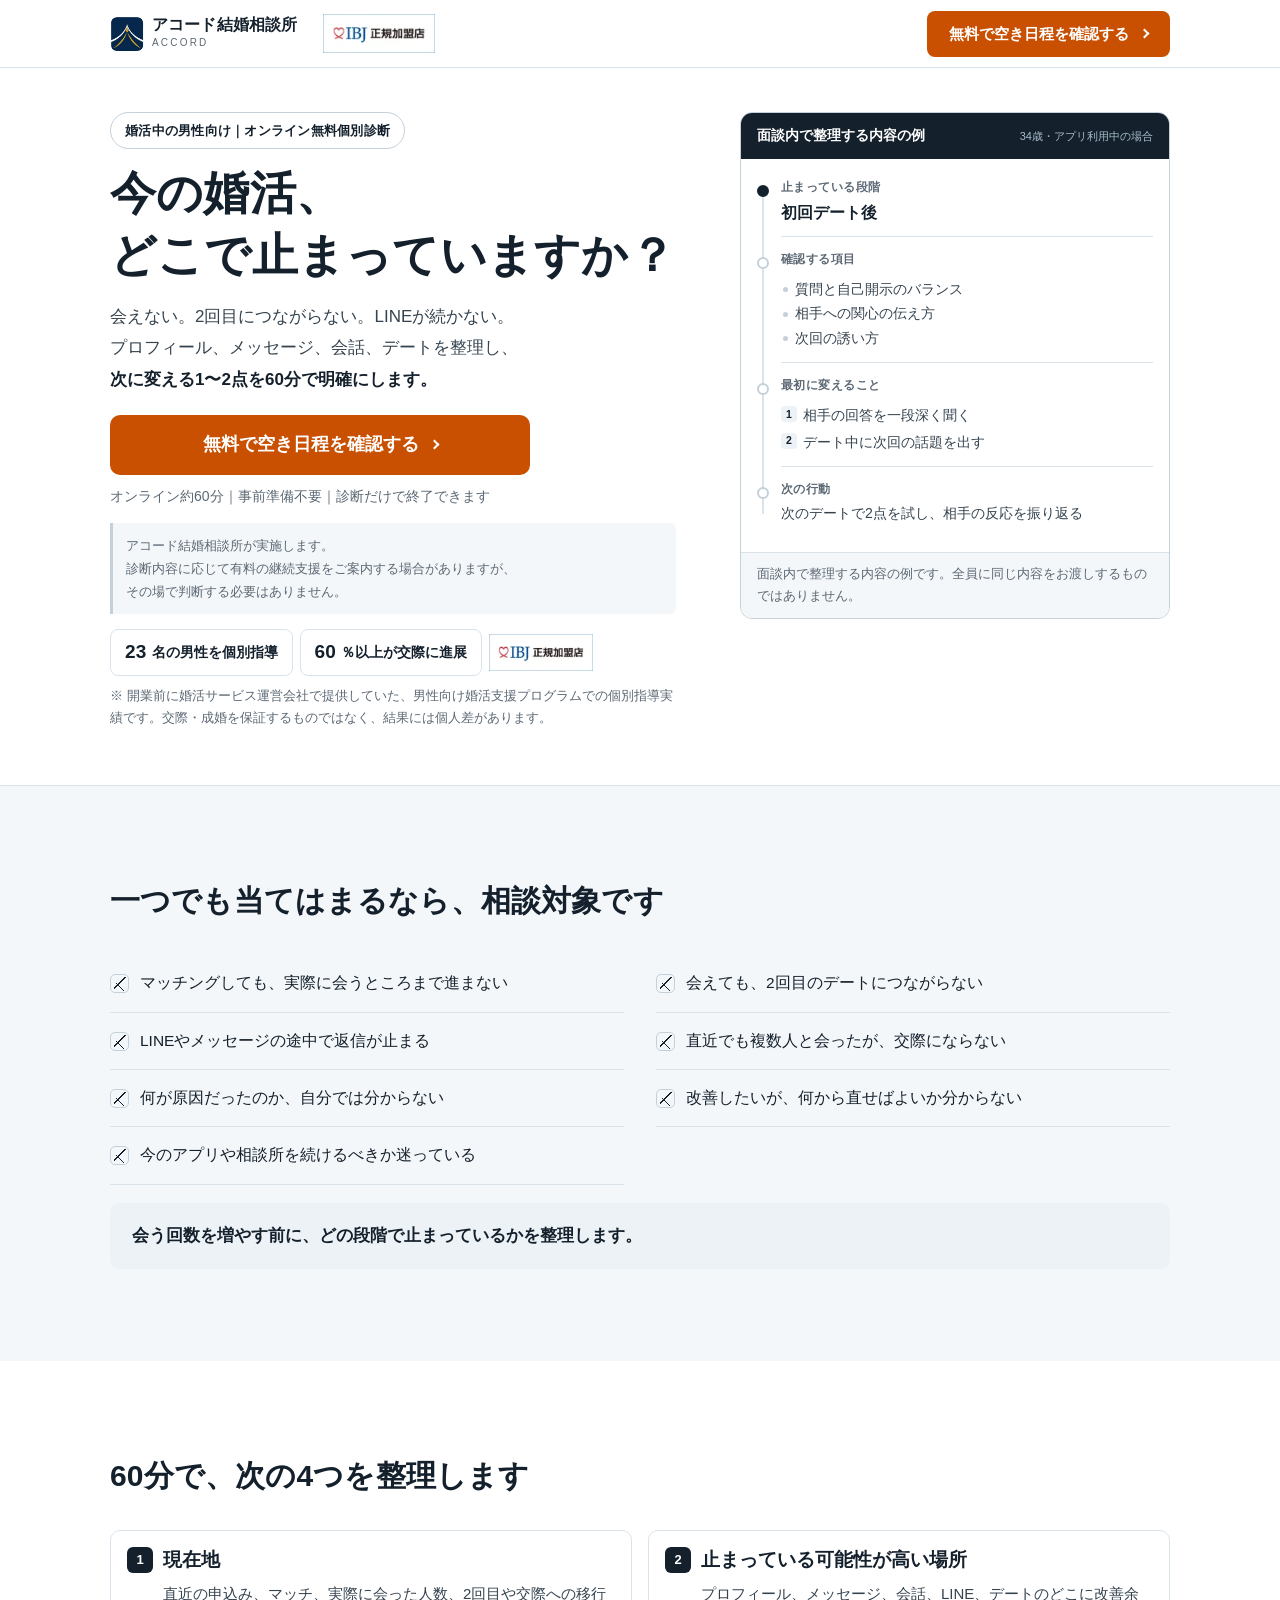
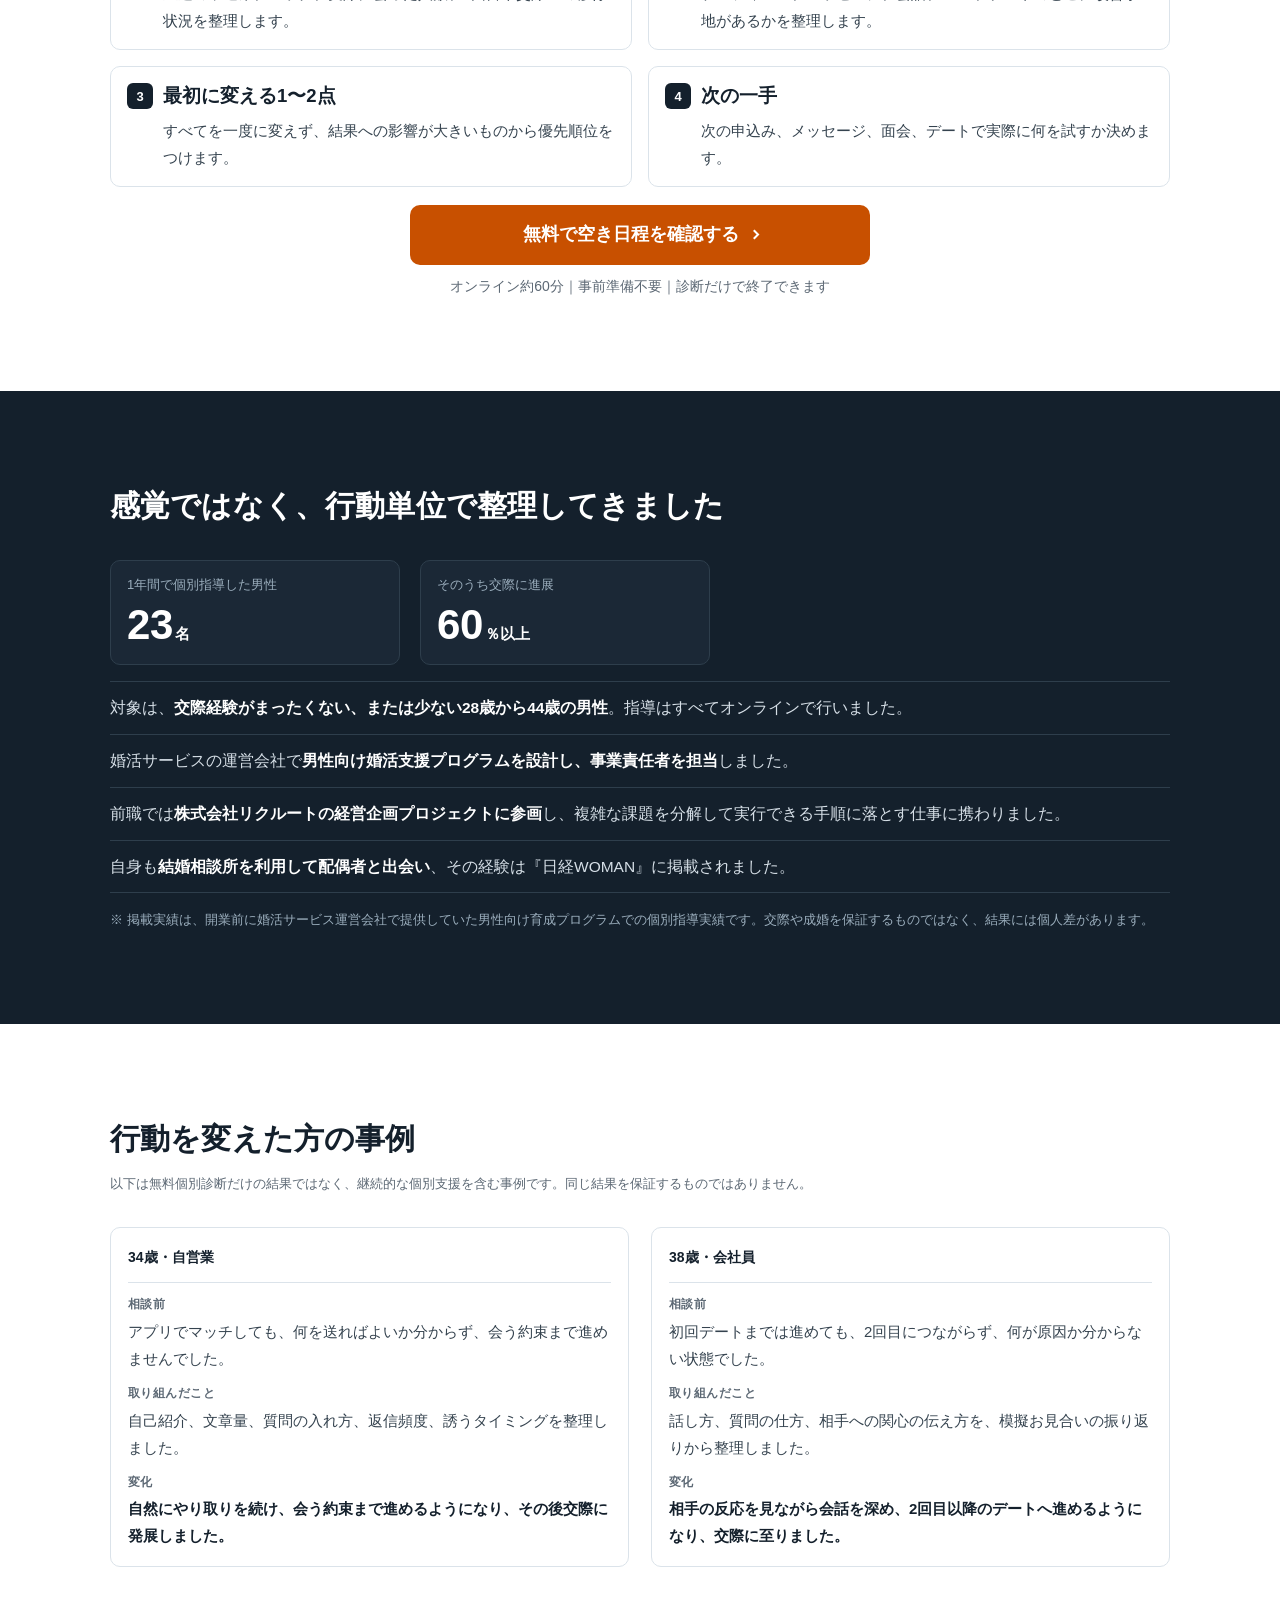
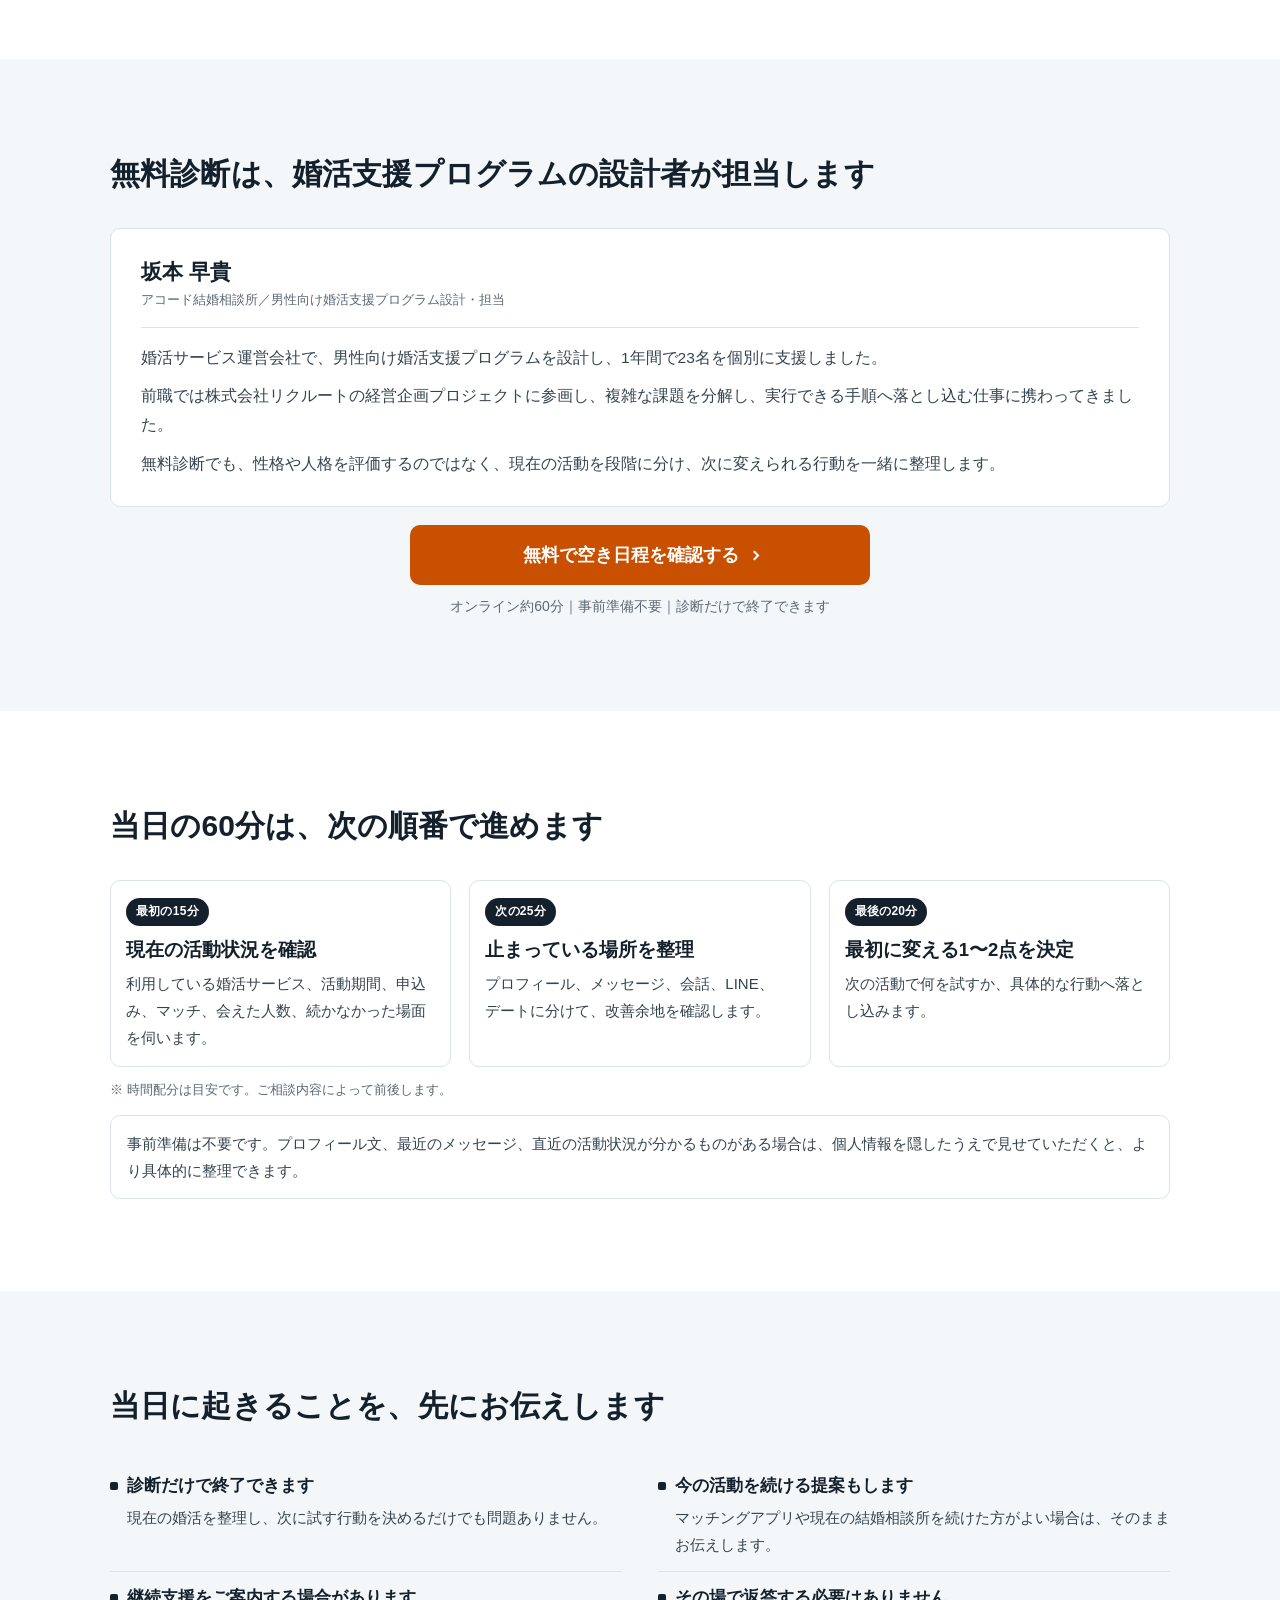
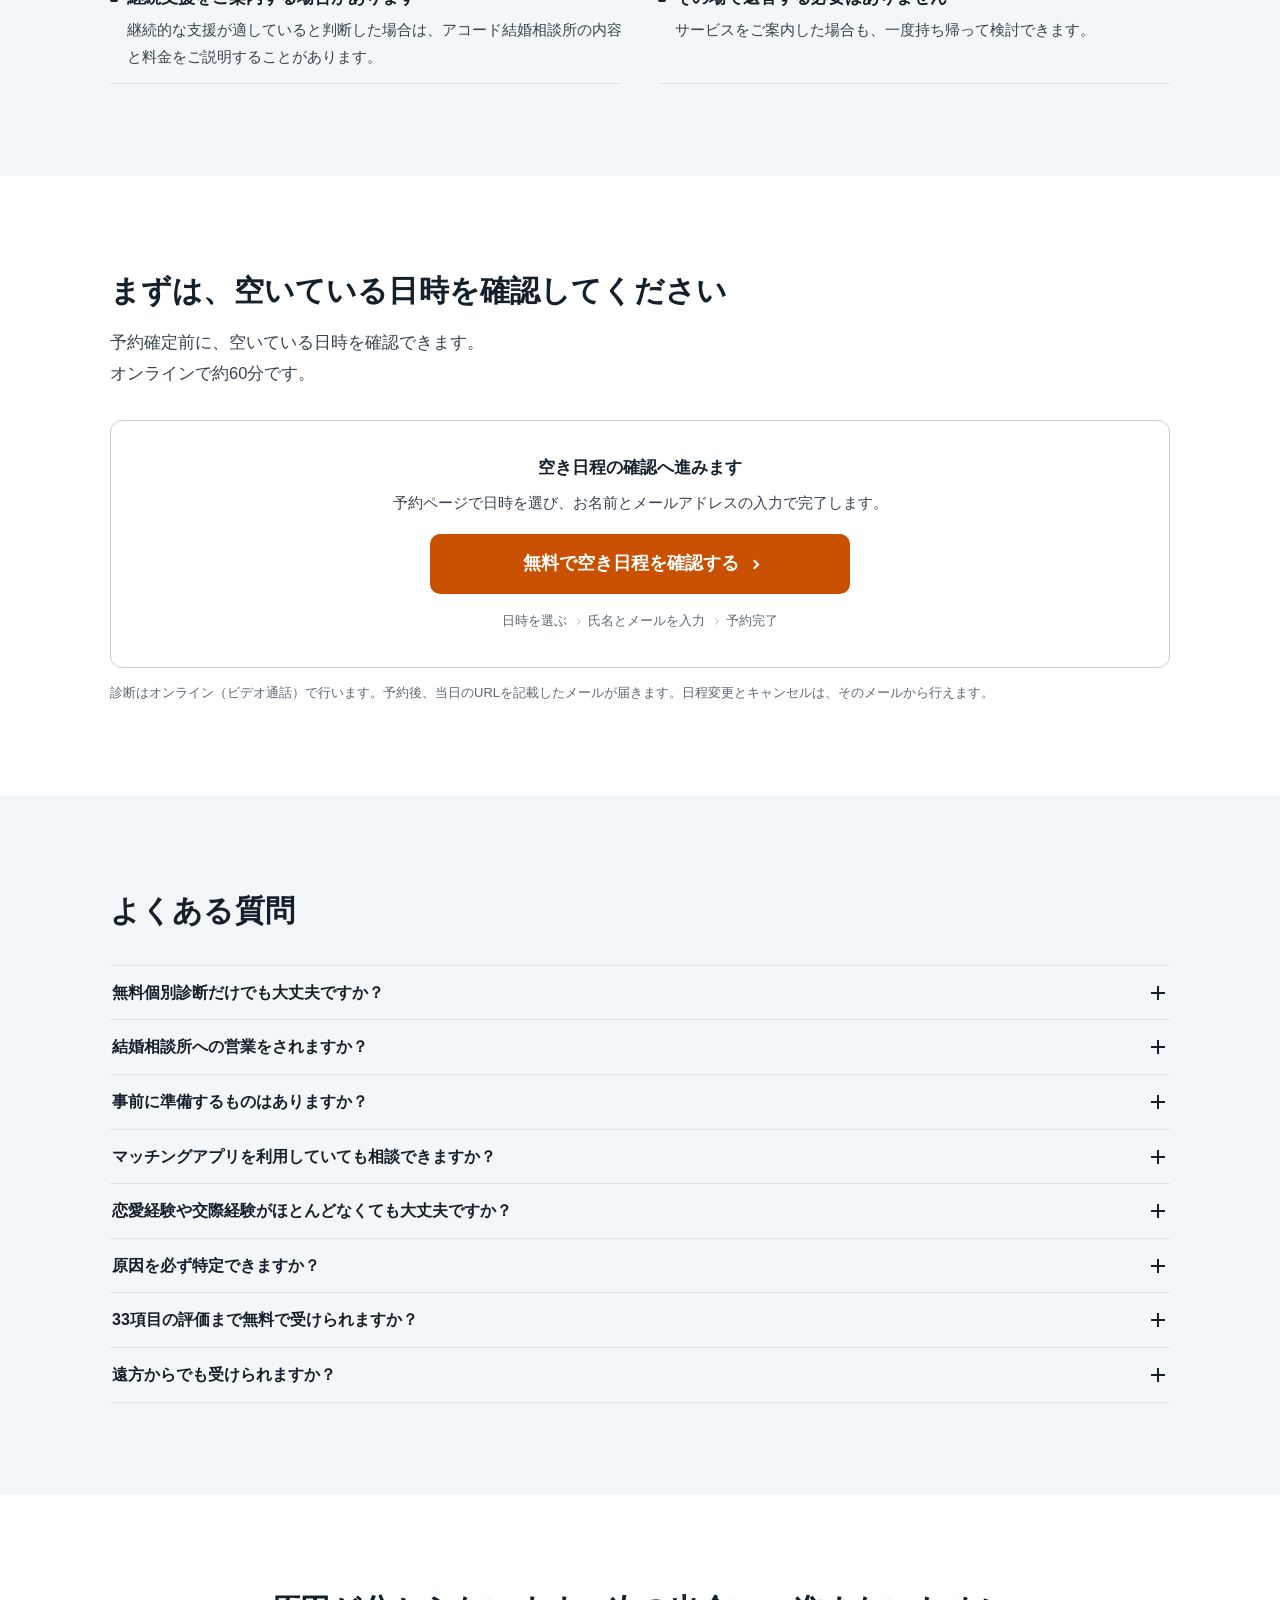
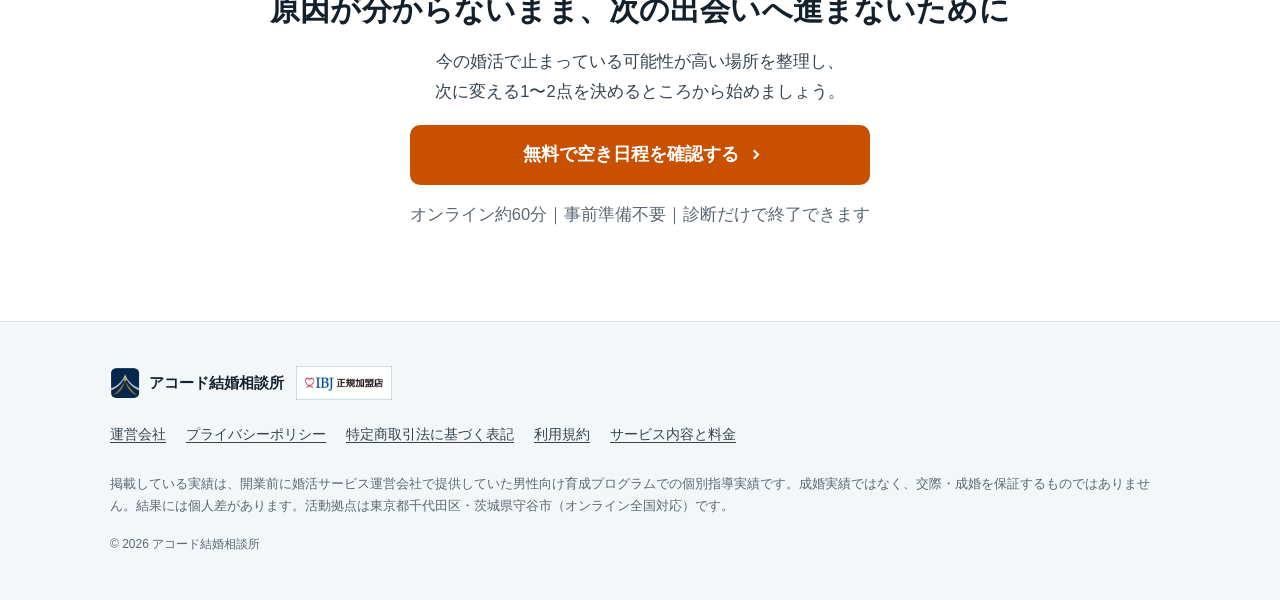
==== index.html @ 7837d042 "Add files via upload" ====
<!doctype html>
<html lang="ja">
<head>
<meta charset="utf-8">
<meta name="viewport" content="width=device-width, initial-scale=1">
<title>無料婚活診断｜会えない・2回目に続かない原因を整理｜アコード結婚相談所</title>
<meta name="description" content="婚活で会えない、2回目につながらない、LINEが途切れる。プロフィール、メッセージ、会話、デートを整理し、最初に変える1〜2点と次の一手を明確にするオンライン無料個別診断です。">
<link rel="canonical" href="https://accord-marriage.jp/">
<meta name="robots" content="index, follow">
<meta property="og:type" content="website">
<meta property="og:title" content="今の婚活、どこで止まっていますか？｜無料個別診断">
<meta property="og:description" content="会えない、2回目につながらない、LINEが途切れる。止まっている可能性が高い場所と、次に変える1〜2点を60分で整理します。">
<meta property="og:image" content="https://accord-marriage.jp/assets/images/ogp.jpg">
<meta property="og:image:width" content="1200">
<meta property="og:image:height" content="630">
<meta property="og:url" content="https://accord-marriage.jp/">
<meta property="og:site_name" content="アコード結婚相談所">
<meta property="og:locale" content="ja_JP">
<meta name="twitter:card" content="summary_large_image">
<meta name="theme-color" content="#FFFFFF">
<link rel="icon" type="image/webp" href="assets/images/logo.webp">
<link rel="stylesheet" href="assets/css/style.css">
<script src="assets/js/analytics.js" defer></script>
<script src="assets/js/timerex-config.js" defer></script>
<script src="assets/js/main.js" defer></script>
</head>
<body>
<!-- Google Tag Manager (noscript) -->
<noscript><iframe src="https://www.googletagmanager.com/ns.html?id=GTM-5FZHVHXW"
height="0" width="0" style="display:none;visibility:hidden"></iframe></noscript>
<!-- End Google Tag Manager (noscript) -->

<a href="#main" class="skip">本文へスキップ</a>

<header class="hd">
  <div class="wrap hd__in">
    <a class="hd__logo" href="#top" aria-label="アコード結婚相談所（ページ最上部へ）">
      <img src="assets/images/logo.webp" width="34" height="34" alt="" decoding="async">
      <span>
        <b>アコード結婚相談所</b>
        <i>ACCORD</i>
      </span>
    </a>
    <span class="hd__ibj">
      <img src="assets/images/ibj.webp" width="112" height="40" alt="IBJ正規加盟店" decoding="async">
    </span>
    <div class="hd__cta">
      <a class="btn" href="#booking" data-cta="header" aria-label="無料で空き日程を確認する">
        <span class="hd__short" aria-hidden="true">空き日程を確認</span>
        <span class="hd__full" aria-hidden="true">無料で空き日程を確認する</span>
        <i class="chev" aria-hidden="true"></i>
      </a>
    </div>
  </div>
</header>

<main id="main">
<span id="top"></span>

<!-- ================= 1. ファーストビュー ================= -->
<section class="hero">
  <div class="wrap hero__in">
    <div class="hero__copy">
      <p class="hero__tag">婚活中の男性向け｜オンライン無料個別診断</p>

      <h1>今の婚活、<br>どこで止まっていますか？</h1>

      <p class="hero__lede">
        <span class="ln"><span>会えない。</span><span>2回目につながらない。</span><span>LINEが続かない。</span></span><span class="ln"><span>プロフィール、メッセージ、</span><span>会話、デートを整理し、</span></span><span class="ln"><b><span>次に変える1〜2点を</span><span>60分で明確にします。</span></b></span>
      </p>

      <div class="cta-block" id="heroCta">
        <a class="btn" href="#booking" data-cta="hero">
          無料で空き日程を確認する<i class="chev" aria-hidden="true"></i>
        </a>
        <p class="cta-terms pw">
          <span>オンライン約60分｜事前準備不要｜</span><span>診断だけで終了できます</span>
        </p>
      </div>

      <p class="disclose pw">
        <span>アコード結婚相談所が実施します。</span><span>診断内容に応じて有料の継続支援をご案内する場合がありますが、</span><span>その場で判断する必要はありません。</span>
      </p>

      <ul class="trust">
        <li><span class="fig">23</span>名の男性を個別指導</li>
        <li><span class="fig">60</span>％以上が交際に進展</li>
        <li class="trust__ibj is-plain"><img src="assets/images/ibj.webp" width="88" height="31" alt="IBJ正規加盟店" decoding="async"></li>
      </ul>
      <p class="note trust__note">※ 開業前に婚活サービス運営会社で提供していた、男性向け婚活支援プログラムでの個別指導実績です。交際・成婚を保証するものではなく、結果には個人差があります。</p>
    </div>

    <!-- 診断イメージ（HTML+CSSで構成） -->
    <div class="hero__media">
      <div class="panel">
        <p class="panel__hd"><b>面談内で整理する内容の例</b><span>34歳・アプリ利用中の場合</span></p>
        <div class="panel__body">
          <ul class="rail">
            <li class="is-here">
              <p class="rail__k">止まっている段階</p>
              <p class="rail__v">初回デート後</p>
            </li>
            <li>
              <p class="rail__k">確認する項目</p>
              <ul>
                <li>質問と自己開示のバランス</li>
                <li>相手への関心の伝え方</li>
                <li>次回の誘い方</li>
              </ul>
            </li>
            <li>
              <p class="rail__k">最初に変えること</p>
              <ol>
                <li>相手の回答を一段深く聞く</li>
                <li>デート中に次回の話題を出す</li>
              </ol>
            </li>
            <li>
              <p class="rail__k">次の行動</p>
              <p class="rail__v" style="font-size:14px;font-weight:400;color:var(--body)">次のデートで2点を試し、相手の反応を振り返る</p>
            </li>
          </ul>
        </div>
        <p class="panel__ft note">面談内で整理する内容の例です。全員に同じ内容をお渡しするものではありません。</p>
      </div>
    </div>
  </div>
</section>

<!-- ================= 2. 対象者の確認 ================= -->
<section class="band band--tint">
  <div class="wrap">
    <div class="shead">
      <h2 class="pw"><span>一つでも当てはまるなら、</span><span>相談対象です</span></h2>
    </div>
    <ul class="checks">
      <li>マッチングしても、実際に会うところまで進まない</li>
      <li>会えても、2回目のデートにつながらない</li>
      <li>LINEやメッセージの途中で返信が止まる</li>
      <li>直近でも複数人と会ったが、交際にならない</li>
      <li>何が原因だったのか、自分では分からない</li>
      <li>改善したいが、何から直せばよいか分からない</li>
      <li>今のアプリや相談所を続けるべきか迷っている</li>
    </ul>
    <p class="closer pw"><span>会う回数を増やす前に、</span><span>どの段階で止まっているかを整理します。</span></p>
  </div>
</section>

<!-- ================= 3. 無料診断で整理できる内容 ================= -->
<section class="band">
  <div class="wrap">
    <div class="shead">
      <h2>60分で、次の4つを整理します</h2>
    </div>
    <ol class="steps">
      <li>
        <h3>現在地</h3>
        <p>直近の申込み、マッチ、実際に会った人数、2回目や交際への移行状況を整理します。</p>
      </li>
      <li>
        <h3>止まっている可能性が高い場所</h3>
        <p>プロフィール、メッセージ、会話、LINE、デートのどこに改善余地があるかを整理します。</p>
      </li>
      <li>
        <h3>最初に変える1〜2点</h3>
        <p>すべてを一度に変えず、結果への影響が大きいものから優先順位をつけます。</p>
      </li>
      <li>
        <h3>次の一手</h3>
        <p>次の申込み、メッセージ、面会、デートで実際に何を試すか決めます。</p>
      </li>
    </ol>
    <div class="cta-block cta-block--c">
      <a class="btn" href="#booking" data-cta="deliverables">
        無料で空き日程を確認する<i class="chev" aria-hidden="true"></i>
      </a>
      <p class="cta-terms">オンライン約60分｜事前準備不要｜診断だけで終了できます</p>
    </div>
  </div>
</section>

<!-- ================= 4. 実績 ================= -->
<section class="band band--ink">
  <div class="wrap">
    <div class="shead">
      <h2 class="pw"><span>感覚ではなく、</span><span>行動単位で整理してきました</span></h2>
    </div>
    <ul class="figs">
      <li>
        <p class="k">1年間で個別指導した男性</p>
        <p class="v"><b>23</b><span>名</span></p>
      </li>
      <li>
        <p class="k">そのうち交際に進展</p>
        <p class="v"><b>60</b><span>％以上</span></p>
      </li>
    </ul>
    <ul class="facts">
      <li>対象は、<b>交際経験がまったくない、または少ない28歳から44歳の男性</b>。指導はすべてオンラインで行いました。</li>
      <li>婚活サービスの運営会社で<b>男性向け婚活支援プログラムを設計し、事業責任者を担当</b>しました。</li>
      <li>前職では<b>株式会社リクルートの経営企画プロジェクトに参画</b>し、複雑な課題を分解して実行できる手順に落とす仕事に携わりました。</li>
      <li>自身も<b>結婚相談所を利用して配偶者と出会い</b>、その経験は『日経WOMAN』に掲載されました。</li>
    </ul>
    <p class="note" style="margin-top:16px">※ 掲載実績は、開業前に婚活サービス運営会社で提供していた男性向け育成プログラムでの個別指導実績です。交際や成婚を保証するものではなく、結果には個人差があります。</p>
  </div>
</section>

<!-- ================= 5. 支援事例 ================= -->
<section class="band">
  <div class="wrap">
    <div class="shead">
      <h2>行動を変えた方の事例</h2>
      <p class="note" style="margin-top:12px">以下は無料個別診断だけの結果ではなく、継続的な個別支援を含む事例です。同じ結果を保証するものではありません。</p>
    </div>
    <div class="cases">
      <article class="case">
        <p class="case__who">34歳・自営業</p>
        <dl>
          <dt>相談前</dt>
          <dd>アプリでマッチしても、何を送ればよいか分からず、会う約束まで進めませんでした。</dd>
          <dt>取り組んだこと</dt>
          <dd>自己紹介、文章量、質問の入れ方、返信頻度、誘うタイミングを整理しました。</dd>
          <dt>変化</dt>
          <dd class="is-after">自然にやり取りを続け、会う約束まで進めるようになり、その後交際に発展しました。</dd>
        </dl>
      </article>
      <article class="case">
        <p class="case__who">38歳・会社員</p>
        <dl>
          <dt>相談前</dt>
          <dd>初回デートまでは進めても、2回目につながらず、何が原因か分からない状態でした。</dd>
          <dt>取り組んだこと</dt>
          <dd>話し方、質問の仕方、相手への関心の伝え方を、模擬お見合いの振り返りから整理しました。</dd>
          <dt>変化</dt>
          <dd class="is-after">相手の反応を見ながら会話を深め、2回目以降のデートへ進めるようになり、交際に至りました。</dd>
        </dl>
      </article>
    </div>
  </div>
</section>

<!-- ================= 6. 担当者 ================= -->
<section class="band band--tint">
  <div class="wrap">
    <div class="shead">
      <h2 class="pw"><span>無料診断は、</span><span>婚活支援プログラムの設計者が担当します</span></h2>
    </div>
    <div class="advisor">
      <div class="advisor__top" id="advisorTop">
        <div>
          <p class="advisor__name">坂本 早貴</p>
          <p class="advisor__role">アコード結婚相談所／男性向け婚活支援プログラム設計・担当</p>
        </div>
      </div>
      <div class="advisor__body">
        <p>婚活サービス運営会社で、男性向け婚活支援プログラムを設計し、1年間で23名を個別に支援しました。</p>
        <p>前職では株式会社リクルートの経営企画プロジェクトに参画し、複雑な課題を分解し、実行できる手順へ落とし込む仕事に携わってきました。</p>
        <p>無料診断でも、性格や人格を評価するのではなく、現在の活動を段階に分け、次に変えられる行動を一緒に整理します。</p>
      </div>
    </div>
    <div class="cta-block cta-block--c">
      <a class="btn" href="#booking" data-cta="proof">
        無料で空き日程を確認する<i class="chev" aria-hidden="true"></i>
      </a>
      <p class="cta-terms">オンライン約60分｜事前準備不要｜診断だけで終了できます</p>
    </div>
  </div>
</section>

<!-- ================= 7. 当日の流れ ================= -->
<section class="band">
  <div class="wrap">
    <div class="shead">
      <h2>当日の60分は、次の順番で進めます</h2>
    </div>
    <ol class="flow">
      <li>
        <p class="t">最初の15分</p>
        <h3>現在の活動状況を確認</h3>
        <p>利用している婚活サービス、活動期間、申込み、マッチ、会えた人数、続かなかった場面を伺います。</p>
      </li>
      <li>
        <p class="t">次の25分</p>
        <h3>止まっている場所を整理</h3>
        <p>プロフィール、メッセージ、会話、LINE、デートに分けて、改善余地を確認します。</p>
      </li>
      <li>
        <p class="t">最後の20分</p>
        <h3>最初に変える1〜2点を決定</h3>
        <p>次の活動で何を試すか、具体的な行動へ落とし込みます。</p>
      </li>
    </ol>
    <p class="note" style="margin-top:12px">※ 時間配分は目安です。ご相談内容によって前後します。</p>
    <p class="prep">事前準備は不要です。プロフィール文、最近のメッセージ、直近の活動状況が分かるものがある場合は、個人情報を隠したうえで見せていただくと、より具体的に整理できます。</p>
  </div>
</section>

<!-- ================= 8. 不安の解消 ================= -->
<section class="band band--tint">
  <div class="wrap">
    <div class="shead">
      <h2 class="pw"><span>当日に起きることを、</span><span>先にお伝えします</span></h2>
    </div>
    <ul class="assure">
      <li>
        <h3>診断だけで終了できます</h3>
        <p>現在の婚活を整理し、次に試す行動を決めるだけでも問題ありません。</p>
      </li>
      <li>
        <h3>今の活動を続ける提案もします</h3>
        <p>マッチングアプリや現在の結婚相談所を続けた方がよい場合は、そのままお伝えします。</p>
      </li>
      <li>
        <h3>継続支援をご案内する場合があります</h3>
        <p>継続的な支援が適していると判断した場合は、アコード結婚相談所の内容と料金をご説明することがあります。</p>
      </li>
      <li>
        <h3>その場で返答する必要はありません</h3>
        <p>サービスをご案内した場合も、一度持ち帰って検討できます。</p>
      </li>
    </ul>
  </div>
</section>

<!-- ================= 9. 予約（TimeRex） ================= -->
<section class="band" id="booking">
  <div class="wrap">
    <div class="shead">
      <h2 class="pw"><span>まずは、</span><span>空いている日時を確認してください</span></h2>
      <p class="lede pw"><span>予約確定前に、空いている日時を確認できます。</span><span>オンラインで約60分です。</span></p>
    </div>

    <div class="booking__box">
      <!-- ▼ TimeRex埋め込み挿入位置：assets/js/timerex-config.js の embed 設定で有効化 ▼ -->
      <div id="timerexMount" class="booking__mount"></div>
      <!-- ▲ TimeRex埋め込み挿入位置 ▲ -->

      <div class="booking__fb" id="bookingFallback">
        <h3>空き日程の確認へ進みます</h3>
        <p class="pw"><span>予約ページで日時を選び、</span><span>お名前とメールアドレスの入力で完了します。</span></p>
        <a class="btn" href="https://timerex.net/s/ba.08h_1a1f/83cf8db1" id="bookingLink" data-booking-link>
          無料で空き日程を確認する<i class="chev" aria-hidden="true"></i>
        </a>
        <ul class="booking__steps">
          <li>日時を選ぶ</li>
          <li>氏名とメールを入力</li>
          <li>予約完了</li>
        </ul>
      </div>
    </div>

    <p class="note booking__ft">診断はオンライン（ビデオ通話）で行います。予約後、当日のURLを記載したメールが届きます。日程変更とキャンセルは、そのメールから行えます。</p>
  </div>
</section>

<!-- ================= 10. FAQ ================= -->
<section class="band band--tint">
  <div class="wrap">
    <div class="shead">
      <h2>よくある質問</h2>
    </div>
    <ul class="faq" id="faq"></ul>
  </div>
</section>

<!-- ================= 11. 最終案内 ================= -->
<section class="band final" id="final">
  <div class="wrap">
    <h2 class="pw"><span>原因が分からないまま、</span><span>次の出会いへ進まないために</span></h2>
    <p class="pw"><span>今の婚活で止まっている可能性が高い場所を整理し、</span><span>次に変える1〜2点を決めるところから始めましょう。</span></p>
    <div class="cta-block cta-block--c">
      <a class="btn" href="#booking" data-cta="final">
        無料で空き日程を確認する<i class="chev" aria-hidden="true"></i>
      </a>
      <p class="cta-terms">オンライン約60分｜事前準備不要｜診断だけで終了できます</p>
    </div>
  </div>
</section>

</main>

<footer class="ft">
  <div class="wrap">
    <div class="ft__top">
      <span class="ft__logo">
        <img src="assets/images/logo.webp" width="30" height="30" alt="" decoding="async" loading="lazy">
        <b>アコード結婚相談所</b>
      </span>
      <span class="ft__ibj">
        <img src="assets/images/ibj.webp" width="96" height="34" alt="IBJ正規加盟店" decoding="async" loading="lazy">
      </span>
    </div>
    <nav class="ft__links" aria-label="関連ページ">
      <a href="company.html#company">運営会社</a>
      <a href="company.html#privacy">プライバシーポリシー</a>
      <a href="company.html#tokushoho">特定商取引法に基づく表記</a>
      <a href="terms.html">利用規約</a>
      <a href="service.html">サービス内容と料金</a>
    </nav>
    <p class="ft__meta">掲載している実績は、開業前に婚活サービス運営会社で提供していた男性向け育成プログラムでの個別指導実績です。成婚実績ではなく、交際・成婚を保証するものではありません。結果には個人差があります。活動拠点は東京都千代田区・茨城県守谷市（オンライン全国対応）です。</p>
    <p class="ft__cp">&copy; 2026 アコード結婚相談所</p>
  </div>
</footer>

<div class="sticky" id="sticky">
  <a class="btn" href="#booking" data-cta="mobile_sticky">無料で空き日程を確認<i class="chev" aria-hidden="true"></i></a>
</div>

</body>
</html>
---- assets/css/style.css ----
@charset "utf-8";
/* ==========================================================================
   アコード結婚相談所 ｜ 無料個別診断 広告専用LP
   assets/css/style.css
   ========================================================================== */

/* --------------------------------------------------------------------------
   1. トークン
   -------------------------------------------------------------------------- */
:root{
  /* 面 */
  --paper:#FFFFFF;
  --paper-2:#F4F7F9;
  --paper-3:#EDF2F6;

  /* 文字 */
  --ink:#14202C;      /* 見出し */
  --body:#35434F;     /* 本文 */
  --muted:#5C6874;    /* 注記 */

  /* 罫線 */
  --line:#DBE3EA;
  --line-2:#C4D0DA;

  /* CTA（このページで唯一の暖色。装飾には使わない） */
  --cta:#C85000;
  --cta-hover:#A84200;

  --font:"Hiragino Kaku Gothic ProN","Hiragino Sans","Noto Sans JP","Yu Gothic Medium","Yu Gothic",-apple-system,BlinkMacSystemFont,"Segoe UI",sans-serif;

  --wrap:1060px;
  --hd:58px;
  --sec:44px;
  --r:10px;
}
@media (min-width:768px){ :root{ --hd:68px; --sec:70px } }
@media (min-width:1024px){ :root{ --sec:92px } }

/* --------------------------------------------------------------------------
   2. ベース
   -------------------------------------------------------------------------- */
*,*::before,*::after{box-sizing:border-box}
html{-webkit-text-size-adjust:100%;scroll-behavior:smooth}
body{
  margin:0;
  padding-top:var(--hd);
  font-family:var(--font);
  font-size:16px;
  line-height:1.8;
  color:var(--body);
  background:var(--paper);
  overflow-x:hidden;
  word-break:normal;
  line-break:strict;
  overflow-wrap:break-word;
  font-feature-settings:"palt" 1;
  -webkit-font-smoothing:antialiased;
}
img{max-width:100%;height:auto;display:block}
a{color:inherit}
ul,ol{margin:0;padding:0;list-style:none}
h1,h2,h3,h4{margin:0;line-height:1.45;color:var(--ink);font-weight:700}
p{margin:0}
button{font:inherit;color:inherit;background:none;border:0;cursor:pointer}
:focus-visible{outline:3px solid var(--cta);outline-offset:2px;border-radius:3px}
.on-dark :focus-visible{outline-color:#FFB37A}

.wrap{width:min(var(--wrap),100% - 32px);margin-inline:auto}
@media (min-width:768px){ .wrap{width:min(var(--wrap),100% - 64px)} }

.band{padding-block:var(--sec)}
.band[id]{scroll-margin-top:calc(var(--hd) + 10px)}
.band--tint{background:var(--paper-2)}
.band--ink{background:var(--ink);color:#D6DFE7}
.band--ink h2,.band--ink h3,.band--ink b{color:#fff}

.skip{position:absolute;left:-9999px}
.skip:focus{left:10px;top:10px;z-index:120;padding:12px 18px;min-height:44px;box-sizing:border-box;background:var(--ink);color:#fff;
  border-radius:8px;font-weight:700;text-decoration:none}

/* 日本語の折り返し制御：文節単位で改行させる */
.pw>span{display:inline-block}
.nw{white-space:nowrap}

/* --------------------------------------------------------------------------
   3. タイポグラフィ
   -------------------------------------------------------------------------- */
h1{font-size:clamp(23px,7vw,29px);line-height:1.42;letter-spacing:.005em;font-weight:700}
@media (min-width:768px){ h1{font-size:42px;line-height:1.34} }
@media (min-width:1024px){ h1{font-size:46px} }

h2{font-size:22px;line-height:1.5;letter-spacing:.005em}
@media (min-width:768px){ h2{font-size:30px} }

h3{font-size:17px;line-height:1.55}
@media (min-width:768px){ h3{font-size:18.5px} }

.lede{margin-top:14px;font-size:15.5px;line-height:1.85}
@media (min-width:768px){ .lede{font-size:16.5px;max-width:62ch} }

.note{font-size:13px;line-height:1.72;color:var(--muted)}
.band--ink .note{color:#9BAEBD}

.shead{margin-bottom:19px}
@media (min-width:768px){ .shead{margin-bottom:32px} }

/* --------------------------------------------------------------------------
   4. CTA
   -------------------------------------------------------------------------- */
.btn{
  display:flex;align-items:center;justify-content:center;gap:10px;
  width:100%;min-height:54px;padding:12px 18px;
  background:var(--cta);color:#fff;
  border-radius:var(--r);
  font-size:16.5px;font-weight:700;line-height:1.4;text-align:center;text-decoration:none;
  transition:background-color .15s linear;
}
@media (min-width:768px){ .btn{min-height:60px;font-size:18px} }
.btn:hover{background:var(--cta-hover)}
.btn .chev{flex:none;width:7px;height:7px;border-top:2px solid #fff;border-right:2px solid #fff;
  transform:rotate(45deg);margin-left:2px}

.cta-block{margin-top:18px}
.cta-block .btn{max-width:460px}
.cta-block--c .btn{margin-inline:auto}
.cta-block--c{text-align:center}
.cta-terms{margin-top:10px;font-size:13.5px;line-height:1.7;color:var(--muted)}
@media (min-width:768px){ .cta-terms{font-size:14px} }
.cta-block--c .cta-terms{text-align:center}

/* --------------------------------------------------------------------------
   5. ヘッダー
   -------------------------------------------------------------------------- */
.hd{
  position:fixed;inset:0 0 auto;z-index:60;height:var(--hd);
  background:rgba(255,255,255,.96);border-bottom:1px solid var(--line);
  backdrop-filter:saturate(180%) blur(8px);
}
.hd__in{height:100%;display:flex;align-items:center;gap:8px}
@media (min-width:768px){ .hd__in{gap:18px} }

.hd__logo{display:flex;align-items:center;gap:8px;text-decoration:none;flex:none;min-height:44px}
.hd__logo img{width:26px;height:26px;border-radius:5px}
@media (min-width:768px){ .hd__logo img{width:34px;height:34px;border-radius:7px} }
.hd__logo b{display:block;font-size:12.5px;line-height:1.25;color:var(--ink);letter-spacing:.01em}
.hd__logo i{display:none}
@media (min-width:768px){
  .hd__logo b{font-size:15.5px}
  .hd__logo i{display:block;font-style:normal;font-size:10px;letter-spacing:.22em;color:var(--muted)}
}

.hd__ibj{flex:none;margin-left:auto}
.hd__ibj img{width:62px;height:22px;object-fit:contain}
@media (min-width:768px){ .hd__ibj{margin-left:8px} .hd__ibj img{width:112px;height:40px} }

.hd__cta{flex:none;margin-left:auto}
.hd__cta .btn{
  min-height:44px;padding:6px 13px;font-size:12.5px;border-radius:8px;white-space:nowrap;
}
@media (min-width:768px){ .hd__cta .btn{min-height:46px;padding:8px 22px;font-size:15px} }
.hd__cta .chev{display:none}
@media (min-width:768px){ .hd__cta .chev{display:block} }
.hd__full{display:none}
@media (min-width:768px){ .hd__short{display:none} .hd__full{display:inline} }

/* --------------------------------------------------------------------------
   6. ファーストビュー
   -------------------------------------------------------------------------- */
.hero{padding:18px 0 28px;border-bottom:1px solid var(--line)}
@media (min-width:768px){ .hero{padding:44px 0 56px} }
@media (min-width:1024px){
  .hero__in{display:grid;grid-template-columns:minmax(0,1fr) 400px;gap:52px;align-items:start}
}
@media (min-width:1200px){ .hero__in{grid-template-columns:minmax(0,1fr) 430px;gap:64px} }

.hero__tag{
  display:inline-block;padding:5px 11px;border:1px solid var(--line-2);border-radius:999px;
  font-size:12px;font-weight:700;color:var(--ink);letter-spacing:.02em;
}
@media (min-width:768px){ .hero__tag{font-size:13px;padding:6px 14px} }
.hero h1{margin-top:14px}
.hero__lede{margin-top:14px;font-size:15.5px;line-height:1.85;color:var(--body)}
@media (min-width:768px){ .hero__lede{font-size:17px;max-width:34em} }
.hero__lede b{color:var(--ink);font-weight:700}
.hero__lede .ln{display:block}
.hero__lede .ln>span,.hero__lede .ln b>span{display:inline-block}

.hero .cta-block{margin-top:20px}
@media (min-width:1024px){ .hero .cta-block .btn{max-width:420px} }

.disclose{
  margin-top:14px;padding:11px 13px;background:var(--paper-2);
  border-left:3px solid var(--line-2);border-radius:0 6px 6px 0;
  font-size:13.5px;line-height:1.78;color:var(--muted);
}
@media (min-width:768px){ .disclose{font-size:13px;max-width:44em} }

/* 信頼要素 */
.trust{display:flex;flex-wrap:wrap;gap:7px;margin-top:15px}
.trust li{
  display:flex;align-items:center;gap:5px;
  padding:7px 11px;border:1px solid var(--line);border-radius:8px;background:var(--paper);
  font-size:13px;font-weight:700;color:var(--ink);line-height:1.4;
}
@media (min-width:768px){ .trust li{font-size:14px;padding:9px 14px} }
.trust .fig{font-size:17px;letter-spacing:.01em;font-variant-numeric:tabular-nums}
@media (min-width:768px){ .trust .fig{font-size:19px} }
.trust li.is-plain{padding:0;border:0;background:none}
.trust__ibj img{width:104px;height:37px;object-fit:contain}
.trust__note{margin-top:9px}

/* 診断イメージ（HTML/CSSで構成） */
.panel{
  margin-top:22px;border:1px solid var(--line-2);border-radius:12px;
  background:var(--paper);overflow:hidden;
}
@media (min-width:1024px){ .panel{margin-top:0;position:sticky;top:calc(var(--hd) + 20px)} }
.panel__hd{
  display:flex;align-items:baseline;justify-content:space-between;gap:8px;
  padding:11px 16px;background:var(--ink);color:#fff;
}
.panel__hd b{font-size:13.5px;font-weight:700;color:#fff}
.panel__hd span{font-size:11px;color:#A9BCCB}
.panel__body{padding:6px 16px 16px}

.rail{position:relative;padding-left:24px}
.rail::before{
  content:"";position:absolute;left:5px;top:22px;bottom:22px;width:2px;background:var(--line);
}
.rail>li{position:relative;padding:12px 0;border-bottom:1px solid var(--line)}
.rail>li:last-child{border-bottom:0}
.rail>li::before{
  content:"";position:absolute;left:-24px;top:20px;width:12px;height:12px;border-radius:50%;
  background:var(--paper);border:2px solid var(--line-2);
}
.rail>li.is-here::before{background:var(--ink);border-color:var(--ink)}
.rail__k{font-size:11.5px;font-weight:700;letter-spacing:.04em;color:var(--muted)}
.rail__v{margin-top:3px;font-size:15.5px;font-weight:700;color:var(--ink);line-height:1.5}
.rail ul{margin-top:7px}
.rail ul li{position:relative;padding-left:14px;font-size:14px;line-height:1.75;color:var(--body)}
.rail ul li::before{content:"";position:absolute;left:2px;top:.72em;width:5px;height:5px;
  border-radius:50%;background:var(--line-2)}
.rail ol{margin-top:7px;counter-reset:c}
.rail ol li{position:relative;padding-left:22px;font-size:14px;line-height:1.75;color:var(--body);
  counter-increment:c}
.rail ol li+li{margin-top:2px}
.rail ol li::before{
  content:counter(c);position:absolute;left:0;top:.28em;width:16px;height:16px;border-radius:4px;
  background:var(--paper-3);color:var(--ink);font-size:10.5px;font-weight:700;
  display:flex;align-items:center;justify-content:center;
}
.panel__ft{padding:10px 16px;border-top:1px solid var(--line);background:var(--paper-2)}

/* --------------------------------------------------------------------------
   7. 対象者確認
   -------------------------------------------------------------------------- */
.checks{border-top:1px solid var(--line)}
@media (min-width:768px){
  .checks{display:grid;grid-template-columns:1fr 1fr;column-gap:32px;border-top:0}
}
.checks li{
  display:flex;gap:11px;align-items:flex-start;
  padding:11px 0;border-bottom:1px solid var(--line);
  font-size:15px;line-height:1.7;color:var(--ink);
}
@media (min-width:768px){ .checks li{font-size:15.5px;padding:15px 0} }
.checks li::before{
  content:"";flex:none;width:19px;height:19px;margin-top:4px;border-radius:5px;
  border:1.5px solid var(--line-2);
  background:
    linear-gradient(45deg,transparent 46%,var(--ink) 46%,var(--ink) 56%,transparent 56%) no-repeat 5px 8px/8px 8px,
    linear-gradient(-45deg,transparent 46%,var(--ink) 46%,var(--ink) 56%,transparent 56%) no-repeat 3px 2px/12px 12px;
}
.closer{
  margin-top:18px;padding:14px 16px;background:var(--paper-3);border-radius:var(--r);
  font-size:15.5px;font-weight:700;line-height:1.75;color:var(--ink);
}
@media (min-width:768px){ .closer{font-size:17px;padding:18px 22px} }

/* --------------------------------------------------------------------------
   8. 60分で整理する4つ
   -------------------------------------------------------------------------- */
.steps{counter-reset:s;display:grid;gap:10px}
@media (min-width:768px){ .steps{grid-template-columns:1fr 1fr;gap:16px} }
.steps li{
  counter-increment:s;position:relative;
  padding:15px 16px 15px 52px;border:1px solid var(--line);border-radius:var(--r);
  background:var(--paper);
}
.band--tint .steps li{background:var(--paper)}
.steps li::before{
  content:counter(s);position:absolute;left:16px;top:16px;
  width:26px;height:26px;border-radius:6px;background:var(--ink);color:#fff;
  font-size:13px;font-weight:700;display:flex;align-items:center;justify-content:center;
}
.steps h3{margin-bottom:6px}
.steps p{font-size:15px;line-height:1.8}

/* --------------------------------------------------------------------------
   9. 実績
   -------------------------------------------------------------------------- */
.figs{display:grid;grid-template-columns:1fr 1fr;gap:10px;margin-bottom:16px}
@media (min-width:768px){ .figs{gap:20px;max-width:600px} }
.figs li{padding:14px 16px;border:1px solid #2E3E4C;border-radius:var(--r);background:#1B2836}
.figs .k{font-size:13px;line-height:1.6;color:#9BAEBD}
.figs .v{margin-top:4px;color:#fff;font-weight:700;line-height:1.2}
.figs .v b{font-size:34px;font-variant-numeric:tabular-nums;letter-spacing:-.01em}
@media (min-width:768px){ .figs .v b{font-size:42px} }
.figs .v span{font-size:15px;margin-left:2px}

.facts{border-top:1px solid #2E3E4C}
.facts li{padding:12px 0;border-bottom:1px solid #2E3E4C;font-size:15px;line-height:1.8}
@media (min-width:768px){ .facts li{font-size:15.5px} }
.facts li b{font-weight:700}

/* --------------------------------------------------------------------------
   10. 事例
   -------------------------------------------------------------------------- */
.cases{display:grid;gap:12px}
@media (min-width:768px){ .cases{grid-template-columns:1fr 1fr;gap:22px} }
.case{border:1px solid var(--line);border-radius:var(--r);background:var(--paper);padding:17px}
.case__who{font-size:14px;font-weight:700;color:var(--ink);padding-bottom:12px;
  border-bottom:1px solid var(--line)}
.case dl{margin:0}
.case dt{margin-top:11px;font-size:11.5px;font-weight:700;letter-spacing:.04em;color:var(--muted)}
.case dd{margin:3px 0 0;font-size:15px;line-height:1.8}
.case dd.is-after{color:var(--ink);font-weight:700}

/* --------------------------------------------------------------------------
   11. 担当者
   -------------------------------------------------------------------------- */
.advisor{border:1px solid var(--line);border-radius:var(--r);background:var(--paper);padding:19px}
@media (min-width:768px){ .advisor{padding:28px 30px} }
.advisor__top{display:flex;align-items:center;gap:14px;padding-bottom:16px;
  border-bottom:1px solid var(--line)}
.advisor__photo{flex:none;width:76px;height:76px;border-radius:8px;object-fit:cover;
  border:1px solid var(--line)}
@media (min-width:768px){ .advisor__photo{width:96px;height:96px} }
.advisor__name{font-size:19px;font-weight:700;color:var(--ink);line-height:1.4}
@media (min-width:768px){ .advisor__name{font-size:21px} }
.advisor__role{margin-top:3px;font-size:13px;color:var(--muted);line-height:1.6}
.advisor__body{margin-top:16px}
.advisor__body p{font-size:15px;line-height:1.85}
.advisor__body p+p{margin-top:10px}
@media (min-width:768px){ .advisor__body p{font-size:15.5px} }

/* --------------------------------------------------------------------------
   12. 当日の流れ
   -------------------------------------------------------------------------- */
.flow{display:grid;gap:10px}
@media (min-width:768px){ .flow{grid-template-columns:repeat(3,1fr);gap:18px} }
.flow li{border:1px solid var(--line);border-radius:var(--r);background:var(--paper);padding:15px}
.flow .t{display:inline-block;padding:3px 10px;border-radius:999px;background:var(--ink);color:#fff;
  font-size:12px;font-weight:700;letter-spacing:.02em}
.flow h3{margin:10px 0 6px}
.flow p{font-size:15px;line-height:1.8}

.prep{margin-top:13px;padding:14px 16px;border:1px solid var(--line);border-radius:var(--r);
  background:var(--paper);font-size:15px;line-height:1.8}
@media (min-width:768px){ .prep{font-size:15px} }

/* --------------------------------------------------------------------------
   13. 不安の解消
   -------------------------------------------------------------------------- */
.assure{display:grid;gap:0;border-top:1px solid var(--line)}
@media (min-width:768px){
  .assure{grid-template-columns:1fr 1fr;column-gap:36px;border-top:0}
}
.assure>li{padding:13px 0;border-bottom:1px solid var(--line)}
.assure h3{font-size:16px;display:flex;gap:9px;align-items:flex-start}
@media (min-width:768px){ .assure h3{font-size:17px} }
.assure h3::before{
  content:"";flex:none;width:8px;height:8px;margin-top:9px;border-radius:2px;background:var(--ink);
}
.assure p{margin-top:5px;padding-left:17px;font-size:15px;line-height:1.8}

/* --------------------------------------------------------------------------
   14. 予約セクション
   -------------------------------------------------------------------------- */
.booking__box{
  margin-top:18px;border:1px solid var(--line-2);border-radius:12px;background:var(--paper);
  overflow:hidden;
}
.booking__mount{min-height:120px}
.booking__mount:empty{display:none}
.booking__fb{padding:22px 18px;text-align:center}
@media (min-width:768px){ .booking__fb{padding:34px 28px} }
.booking__fb h3{font-size:16.5px}
.booking__fb p{margin-top:8px;font-size:15px;line-height:1.8}
.booking__fb .btn{max-width:420px;margin:18px auto 0}
.booking__steps{
  display:flex;flex-wrap:wrap;justify-content:center;gap:6px 8px;margin-top:16px;
  font-size:12.5px;color:var(--muted);
}
.booking__steps li{display:flex;align-items:center;gap:8px}
.booking__steps li+li::before{content:"";width:5px;height:5px;border-top:1.5px solid var(--line-2);
  border-right:1.5px solid var(--line-2);transform:rotate(45deg)}
.booking__ft{margin-top:14px}

/* --------------------------------------------------------------------------
   15. FAQ
   -------------------------------------------------------------------------- */
.faq{border-top:1px solid var(--line)}
.faq>li{border-bottom:1px solid var(--line)}
.faq h3{font-size:16px;font-weight:700}
.faq__q{
  display:flex;align-items:flex-start;justify-content:space-between;gap:14px;
  width:100%;min-height:52px;padding:14px 2px;text-align:left;
  font-size:16px;font-weight:700;line-height:1.6;color:var(--ink);
}
.faq__q .ic{
  flex:none;position:relative;width:20px;height:20px;margin-top:3px;
}
.faq__q .ic::before,.faq__q .ic::after{
  content:"";position:absolute;left:50%;top:50%;background:var(--ink);
  transform:translate(-50%,-50%);
}
.faq__q .ic::before{width:14px;height:2px}
.faq__q .ic::after{width:2px;height:14px;transition:transform .18s ease}
.faq__q[aria-expanded="true"] .ic::after{transform:translate(-50%,-50%) scaleY(0)}
.faq__a{padding:0 2px 18px;font-size:15px;line-height:1.85;max-width:66ch}
@media (min-width:768px){ .faq__a{font-size:15px} }
.faq__a[hidden]{display:none}

/* --------------------------------------------------------------------------
   16. 最終案内
   -------------------------------------------------------------------------- */
.final{text-align:center}
.final p{margin-top:14px;font-size:15.5px;line-height:1.85}
@media (min-width:768px){ .final p{font-size:16.5px;max-width:44em;margin-inline:auto} }

/* --------------------------------------------------------------------------
   17. フッター
   -------------------------------------------------------------------------- */
.ft{padding:34px 0 calc(34px + env(safe-area-inset-bottom));background:var(--paper-2);
  border-top:1px solid var(--line)}
@media (min-width:768px){ .ft{padding:44px 0} }
.ft__top{display:flex;align-items:center;gap:12px;flex-wrap:wrap}
.ft__logo{display:flex;align-items:center;gap:9px}
.ft__logo img{width:30px;height:30px;border-radius:6px}
.ft__logo b{font-size:14.5px;color:var(--ink)}
.ft__ibj img{width:96px;height:34px;object-fit:contain}
.ft__links{display:flex;flex-wrap:wrap;gap:0 20px;margin-top:12px}
.ft__links a{font-size:14px;color:var(--body);text-decoration:underline;
  text-underline-offset:3px;min-height:44px;display:inline-flex;align-items:center}
.ft__links a:hover{color:var(--ink)}
.ft__meta{margin-top:18px;font-size:12.5px;line-height:1.75;color:var(--muted)}
.ft__cp{margin-top:16px;font-size:12px;color:var(--muted)}

/* --------------------------------------------------------------------------
   18. スマートフォン固定CTA
   -------------------------------------------------------------------------- */
.sticky{
  position:fixed;left:0;right:0;bottom:0;z-index:55;
  padding:9px 14px calc(9px + env(safe-area-inset-bottom));
  background:rgba(255,255,255,.97);border-top:1px solid var(--line);
  transform:translateY(102%);
  transition:transform .18s ease-out;
}
.sticky.is-on{transform:translateY(0)}
.sticky .btn{min-height:52px;font-size:16px}
@media (min-width:768px){ .sticky{display:none} }
body.has-sticky{padding-bottom:74px}
@media (min-width:768px){ body.has-sticky{padding-bottom:0} }

/* --------------------------------------------------------------------------
   19. サンクスページ
   -------------------------------------------------------------------------- */
.thanks{padding:44px 0 60px}
@media (min-width:768px){ .thanks{padding:72px 0 90px} }
.thanks__mark{
  width:46px;height:46px;border-radius:50%;background:var(--ink);
  display:flex;align-items:center;justify-content:center;margin-bottom:18px;
}
.thanks__mark span{width:16px;height:9px;border-left:2.5px solid #fff;border-bottom:2.5px solid #fff;
  transform:rotate(-45deg);margin-top:-3px}
.thanks ul.info{margin-top:24px;border-top:1px solid var(--line)}
.thanks ul.info li{padding:14px 0;border-bottom:1px solid var(--line);font-size:15px;line-height:1.8}
.thanks ul.info li b{display:block;color:var(--ink);font-size:14.5px}
.thanks ul.info li span{display:block;margin-top:2px;font-size:14.5px}

/* --------------------------------------------------------------------------
   20. モーション設定の尊重
   -------------------------------------------------------------------------- */
@media (prefers-reduced-motion:reduce){
  html{scroll-behavior:auto}
  *,*::before,*::after{animation-duration:.001ms !important;transition-duration:.001ms !important}
}

[hidden]{display:none !important}
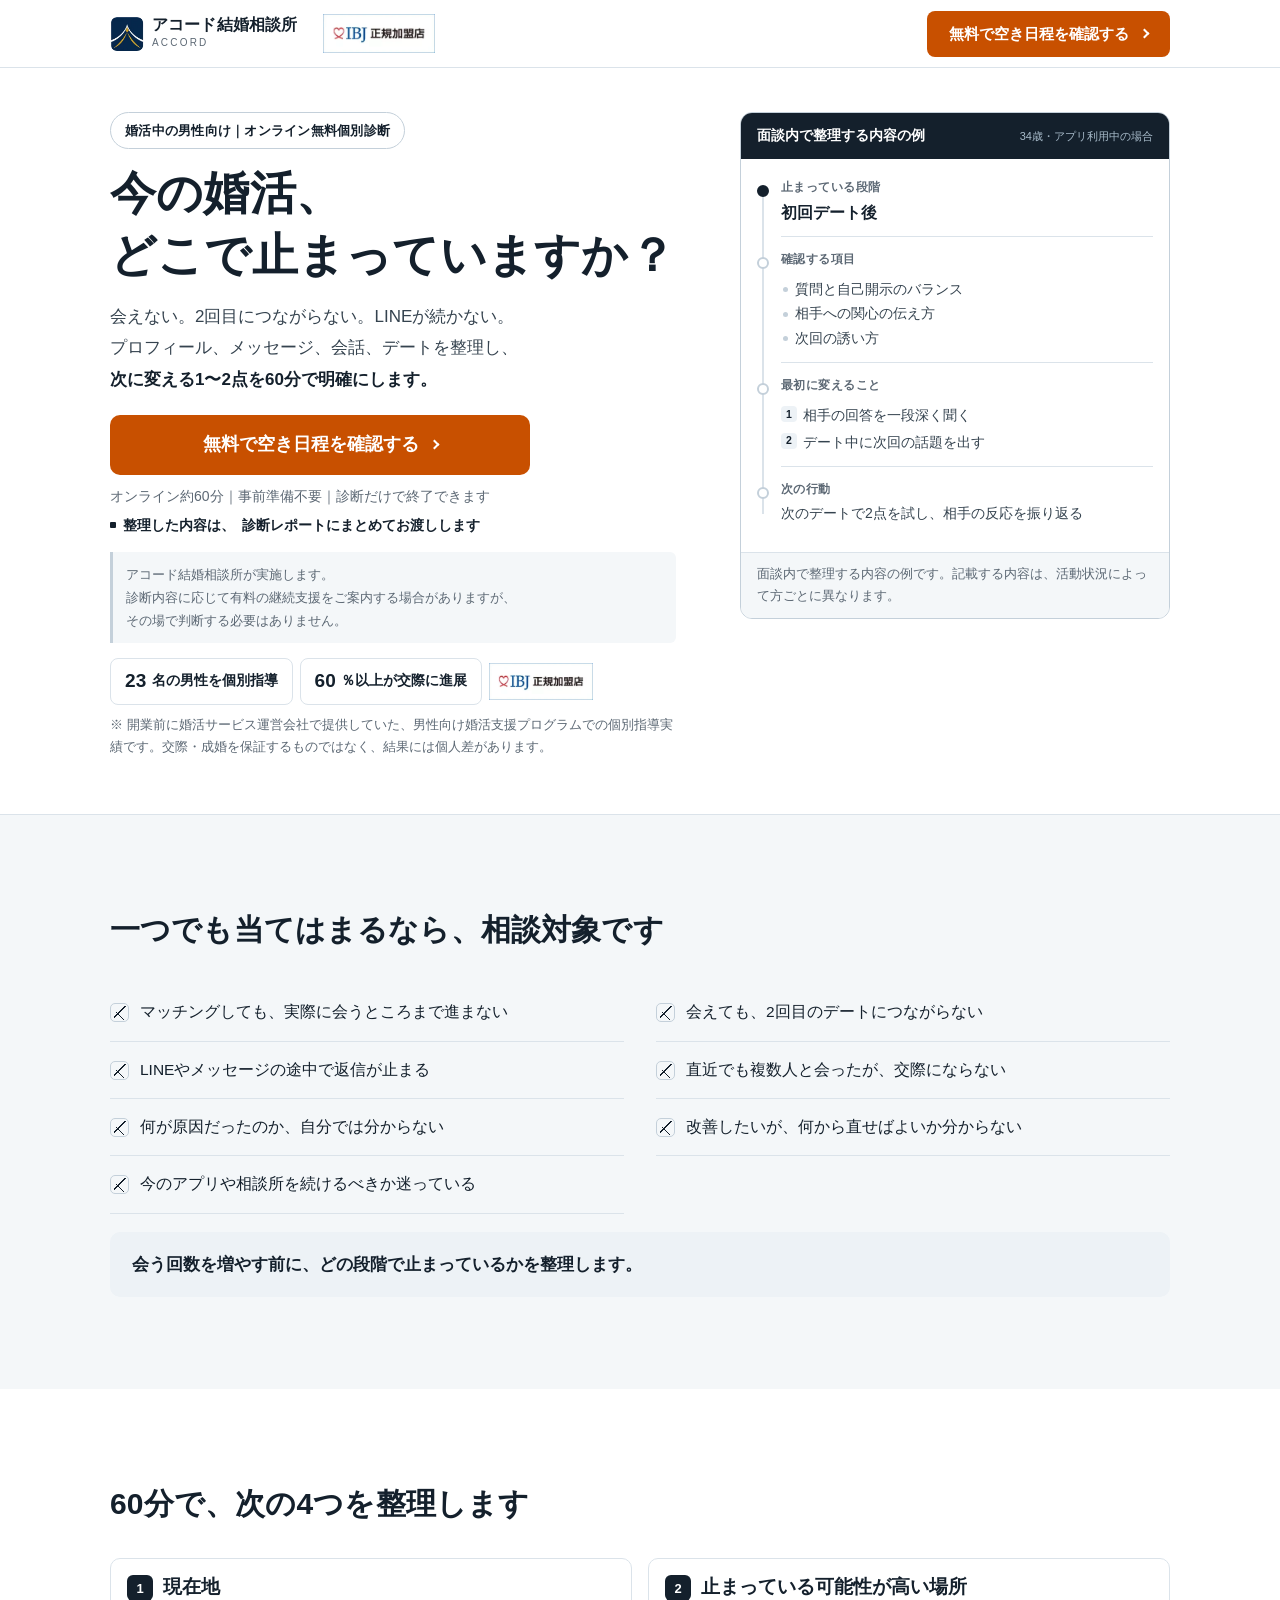
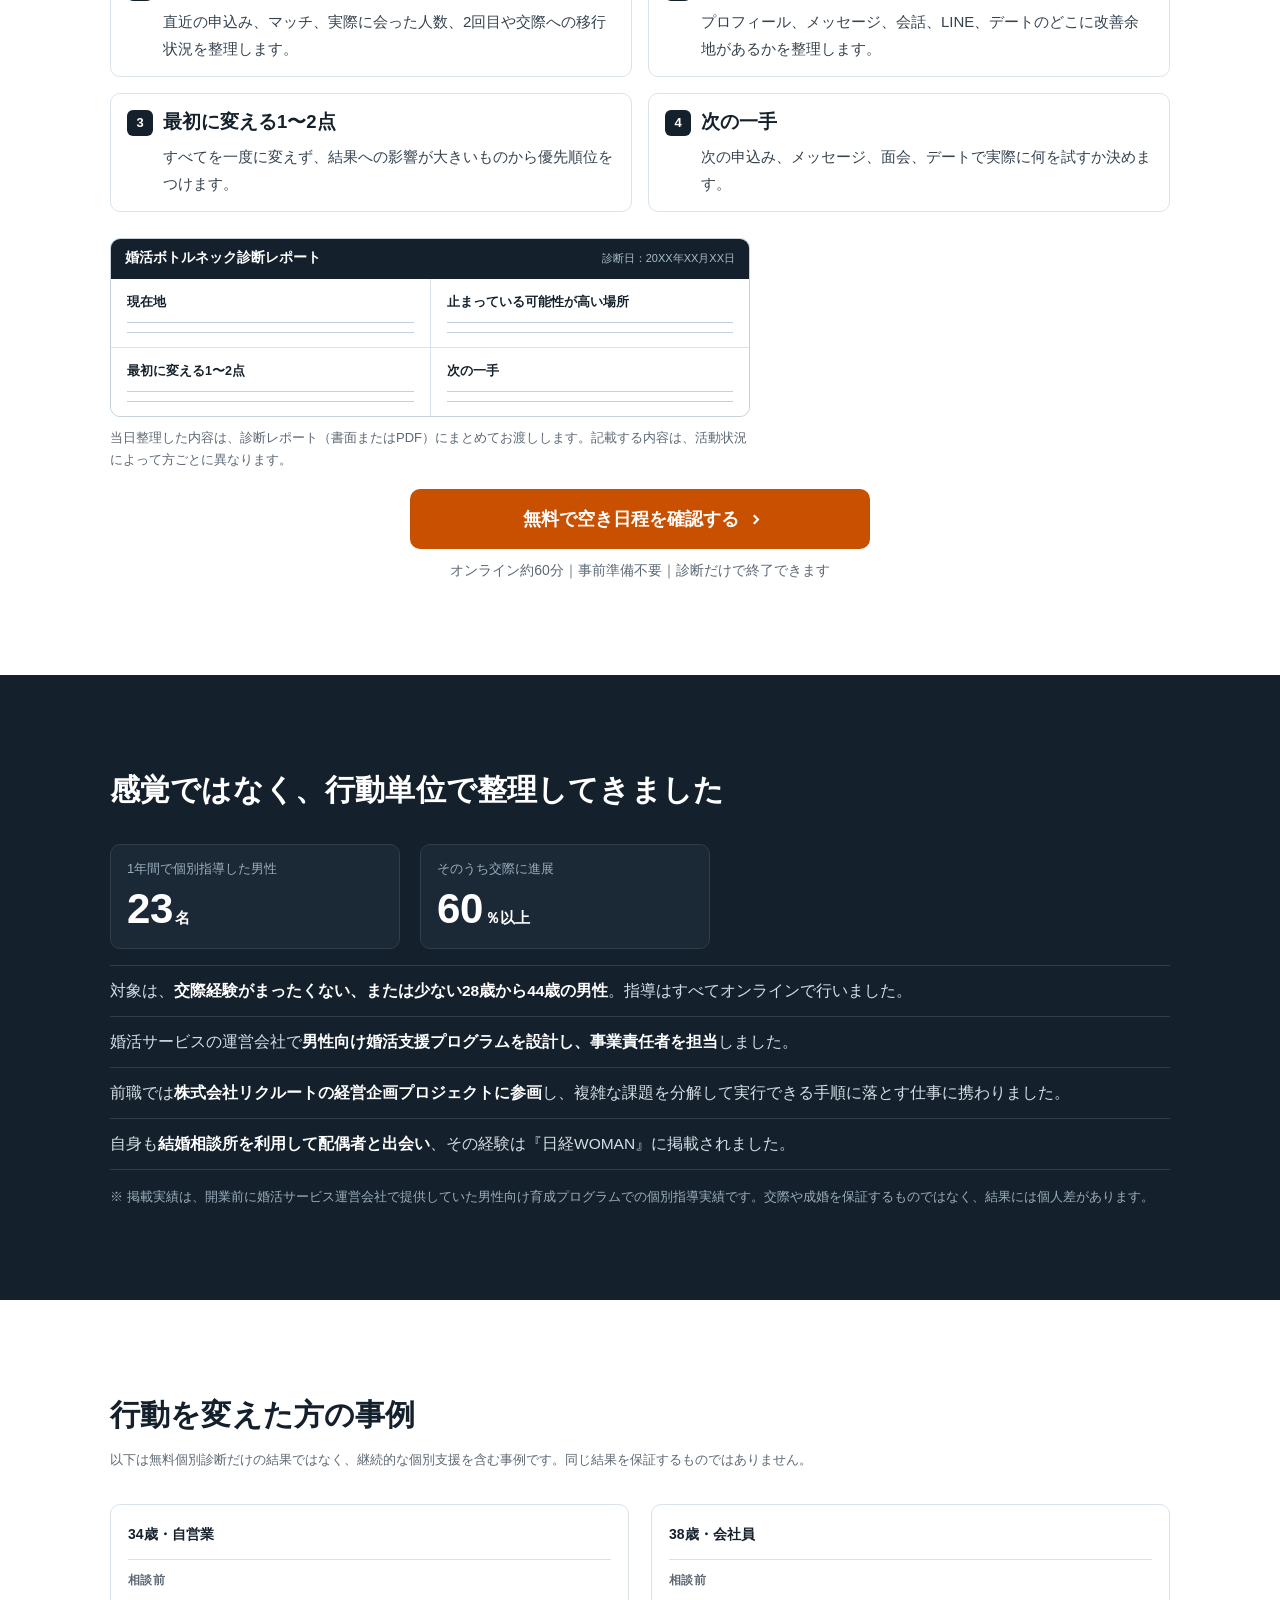
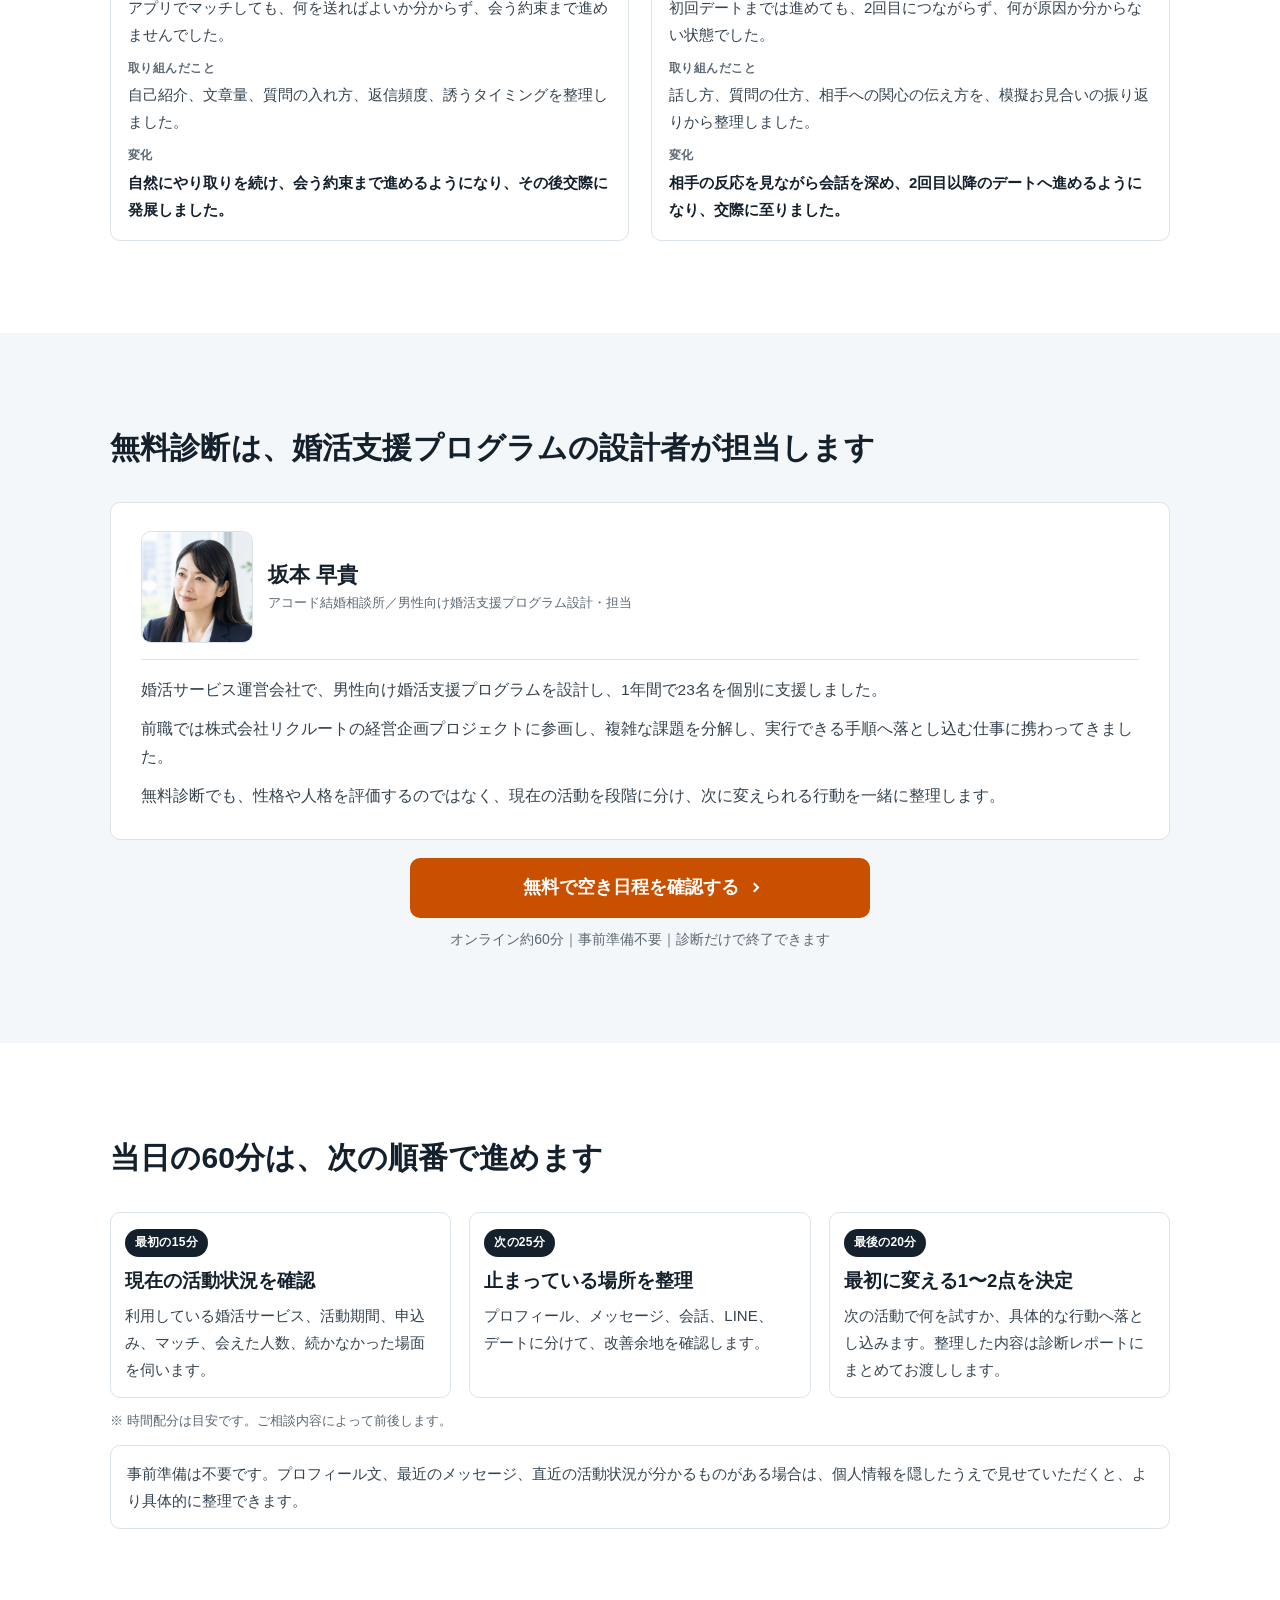
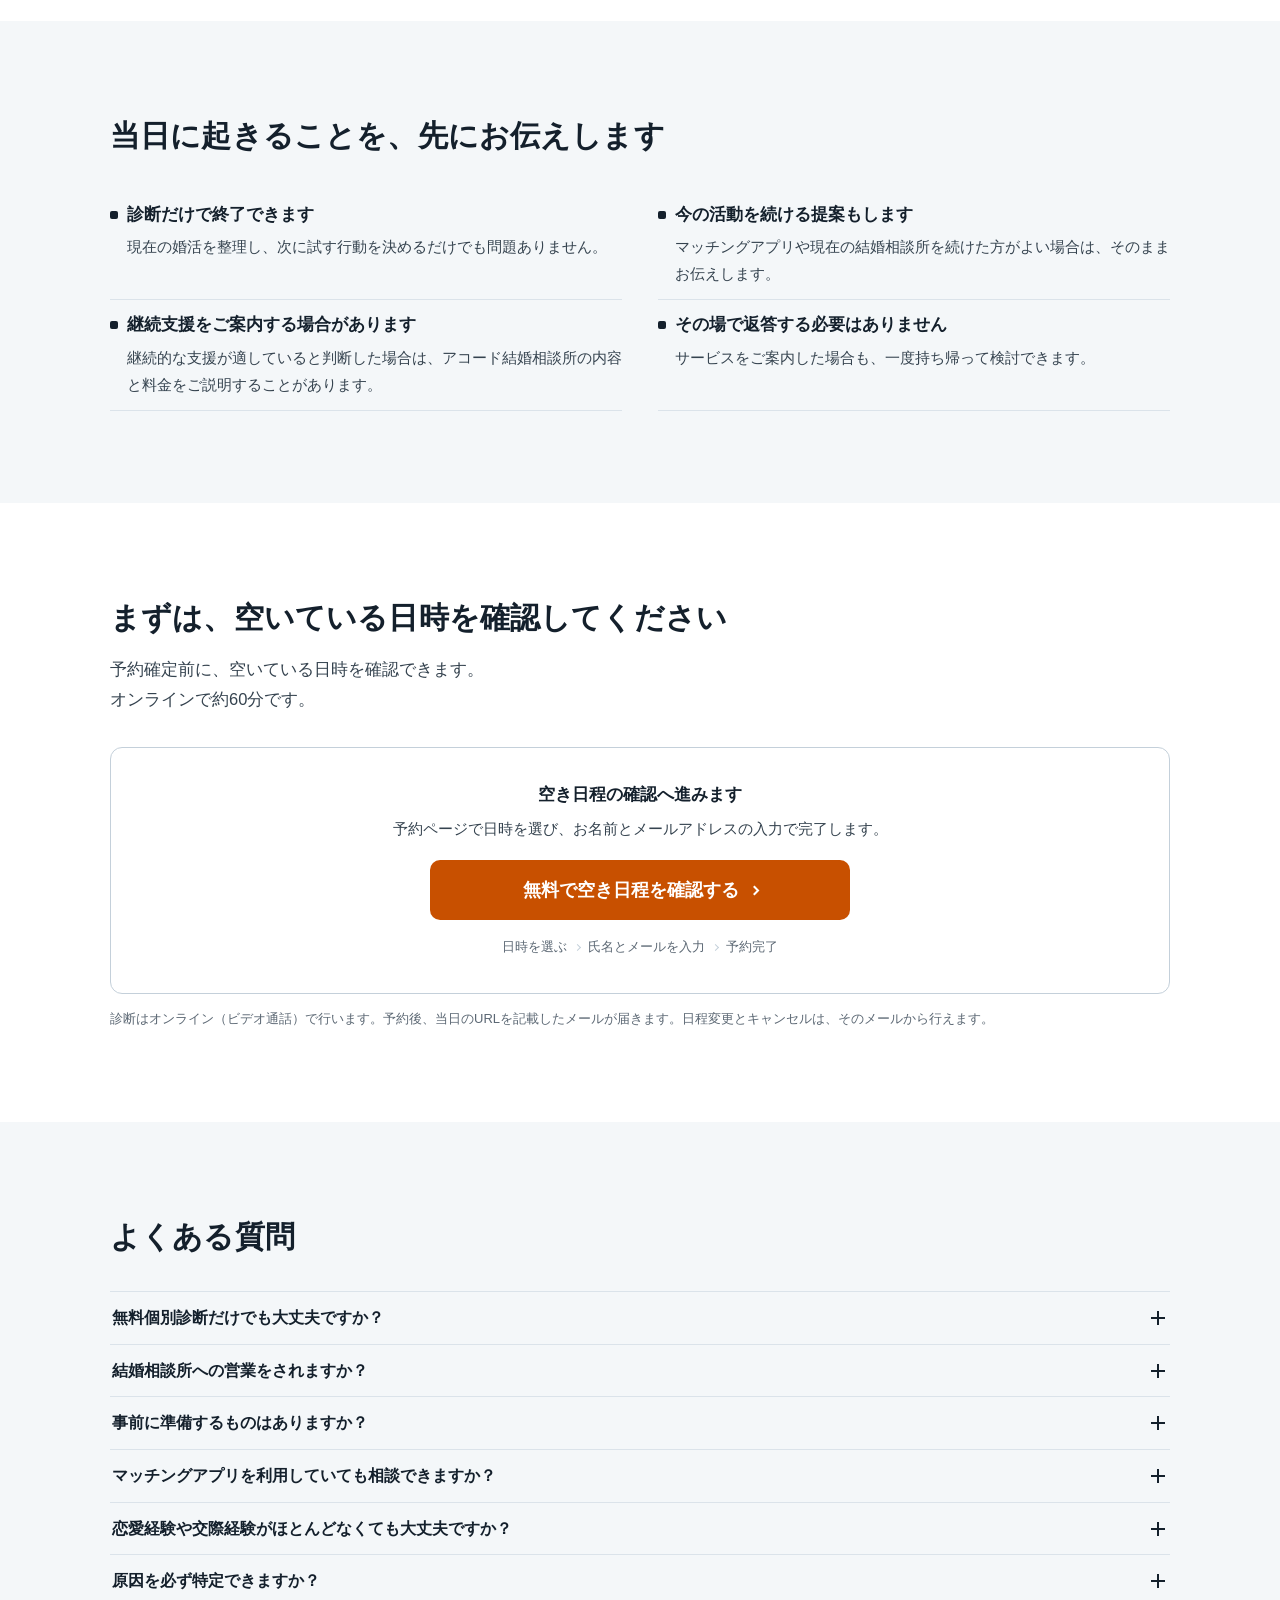
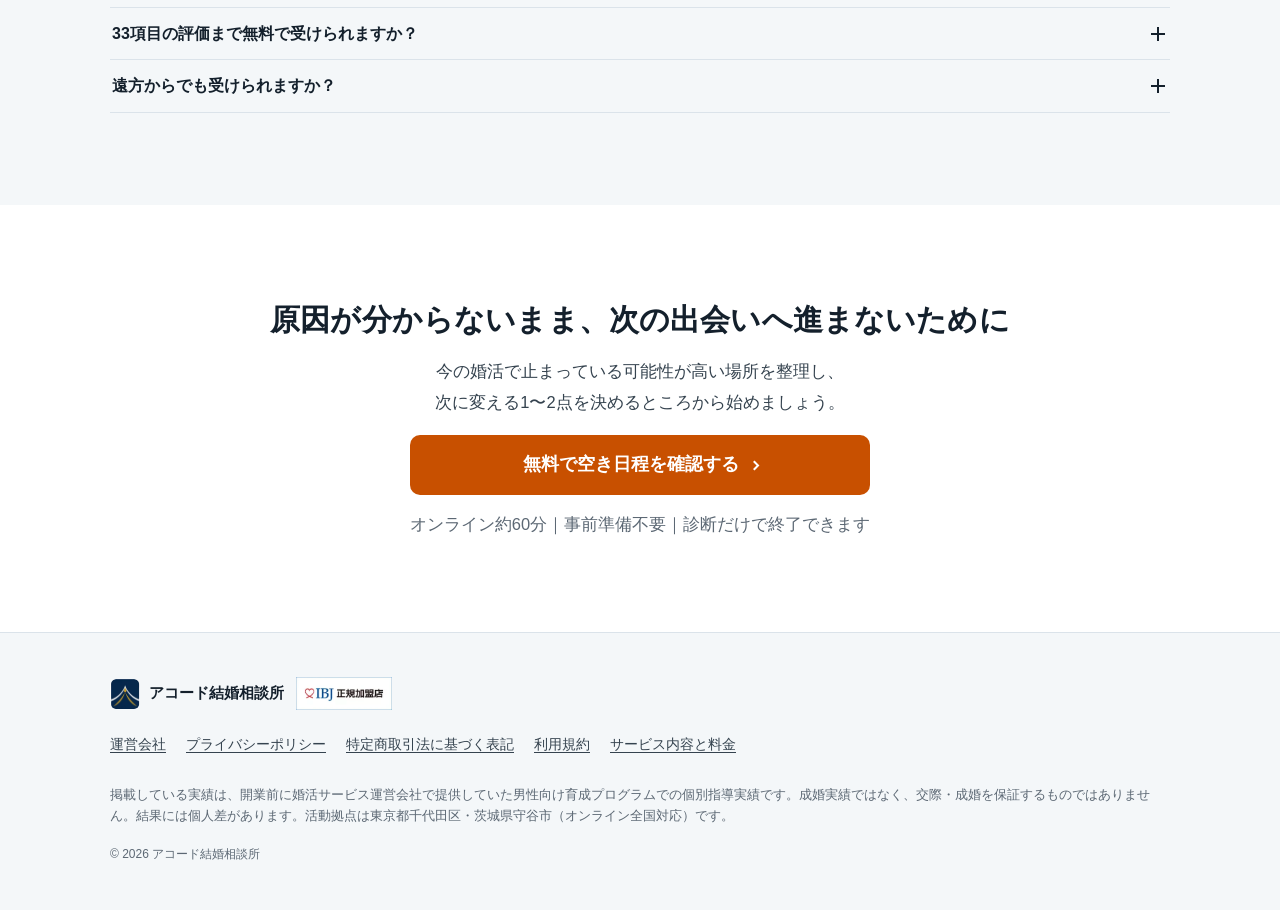
==== commit 5a038581: "Add files via upload" ====
--- a/index.html
+++ b/index.html
@@ -76,6 +76,7 @@
         <p class="cta-terms pw">
           <span>オンライン約60分｜事前準備不要｜</span><span>診断だけで終了できます</span>
         </p>
+        <p class="cta-terms cta-terms--mark pw"><span>整理した内容は、</span><span>診断レポートにまとめてお渡しします</span></p>
       </div>
 
       <p class="disclose pw">
@@ -121,7 +122,7 @@
             </li>
           </ul>
         </div>
-        <p class="panel__ft note">面談内で整理する内容の例です。全員に同じ内容をお渡しするものではありません。</p>
+        <p class="panel__ft note">面談内で整理する内容の例です。記載する内容は、活動状況によって方ごとに異なります。</p>
       </div>
     </div>
   </div>
@@ -170,6 +171,19 @@
         <p>次の申込み、メッセージ、面会、デートで実際に何を試すか決めます。</p>
       </li>
     </ol>
+    <figure class="report">
+      <div class="report__sheet">
+        <p class="report__hd"><b>婚活ボトルネック診断レポート</b><span>診断日：20XX年XX月XX日</span></p>
+        <ul class="report__grid">
+          <li><b>現在地</b><i></i><i></i></li>
+          <li><b>止まっている可能性が高い場所</b><i></i><i></i></li>
+          <li><b>最初に変える1〜2点</b><i></i><i></i></li>
+          <li><b>次の一手</b><i></i><i></i></li>
+        </ul>
+      </div>
+      <figcaption class="note">当日整理した内容は、診断レポート（書面またはPDF）にまとめてお渡しします。記載する内容は、活動状況によって方ごとに異なります。</figcaption>
+    </figure>
+
     <div class="cta-block cta-block--c">
       <a class="btn" href="#booking" data-cta="deliverables">
         無料で空き日程を確認する<i class="chev" aria-hidden="true"></i>
@@ -287,7 +301,7 @@
       <li>
         <p class="t">最後の20分</p>
         <h3>最初に変える1〜2点を決定</h3>
-        <p>次の活動で何を試すか、具体的な行動へ落とし込みます。</p>
+        <p>次の活動で何を試すか、具体的な行動へ落とし込みます。整理した内容は診断レポートにまとめてお渡しします。</p>
       </li>
     </ol>
     <p class="note" style="margin-top:12px">※ 時間配分は目安です。ご相談内容によって前後します。</p>
--- a/assets/css/style.css
+++ b/assets/css/style.css
@@ -30,7 +30,7 @@
 
   --wrap:1060px;
   --hd:58px;
-  --sec:44px;
+  --sec:41px;
   --r:10px;
 }
 @media (min-width:768px){ :root{ --hd:68px; --sec:70px } }
@@ -127,6 +127,11 @@
 .cta-terms{margin-top:10px;font-size:13.5px;line-height:1.7;color:var(--muted)}
 @media (min-width:768px){ .cta-terms{font-size:14px} }
 .cta-block--c .cta-terms{text-align:center}
+.cta-terms--mark{margin-top:5px;display:flex;align-items:baseline;gap:7px;
+  color:var(--ink);font-weight:700}
+.cta-block--c .cta-terms--mark{justify-content:center}
+.cta-terms--mark::before{content:"";flex:none;width:6px;height:6px;border-radius:1px;
+  background:var(--ink);transform:translateY(-2px)}
 
 /* --------------------------------------------------------------------------
    5. ヘッダー
@@ -260,7 +265,7 @@
 }
 .checks li{
   display:flex;gap:11px;align-items:flex-start;
-  padding:11px 0;border-bottom:1px solid var(--line);
+  padding:10px 0;border-bottom:1px solid var(--line);
   font-size:15px;line-height:1.7;color:var(--ink);
 }
 @media (min-width:768px){ .checks li{font-size:15.5px;padding:15px 0} }
@@ -284,7 +289,7 @@
 @media (min-width:768px){ .steps{grid-template-columns:1fr 1fr;gap:16px} }
 .steps li{
   counter-increment:s;position:relative;
-  padding:15px 16px 15px 52px;border:1px solid var(--line);border-radius:var(--r);
+  padding:14px 16px 14px 52px;border:1px solid var(--line);border-radius:var(--r);
   background:var(--paper);
 }
 .band--tint .steps li{background:var(--paper)}
@@ -295,6 +300,28 @@
 }
 .steps h3{margin-bottom:6px}
 .steps p{font-size:15px;line-height:1.8}
+
+/* 診断レポートの図（HTML+CSSで構成） */
+.report{margin:16px 0 0}
+@media (min-width:768px){ .report{margin-top:26px} }
+.report__sheet{border:1px solid var(--line-2);border-radius:10px;background:var(--paper);
+  overflow:hidden;max-width:640px}
+.band--tint .report__sheet{background:var(--paper)}
+.report__hd{display:flex;align-items:baseline;justify-content:space-between;gap:8px;
+  flex-wrap:wrap;padding:10px 14px;background:var(--ink)}
+.report__hd b{font-size:13.5px;color:#fff;line-height:1.4}
+.report__hd span{font-size:11px;color:#A9BCCB;font-variant-numeric:tabular-nums}
+.report__grid{display:grid;grid-template-columns:1fr 1fr;gap:1px;background:var(--line)}
+.report__grid li{background:var(--paper);padding:12px 13px}
+.report__grid b{display:block;font-size:12px;font-weight:700;color:var(--ink);line-height:1.45;
+  margin-bottom:9px;min-height:2.9em}
+@media (min-width:768px){
+  .report__grid b{font-size:12.5px;min-height:0;margin-bottom:11px}
+  .report__grid li{padding:14px 16px}
+}
+.report__grid i{display:block;height:1px;background:var(--line-2)}
+.report__grid i+i{margin-top:9px}
+.report figcaption{margin-top:10px;max-width:640px}
 
 /* --------------------------------------------------------------------------
    9. 実績
@@ -309,7 +336,7 @@
 .figs .v span{font-size:15px;margin-left:2px}
 
 .facts{border-top:1px solid #2E3E4C}
-.facts li{padding:12px 0;border-bottom:1px solid #2E3E4C;font-size:15px;line-height:1.8}
+.facts li{padding:11px 0;border-bottom:1px solid #2E3E4C;font-size:15px;line-height:1.8}
 @media (min-width:768px){ .facts li{font-size:15.5px} }
 .facts li b{font-weight:700}
 
@@ -322,7 +349,7 @@
 .case__who{font-size:14px;font-weight:700;color:var(--ink);padding-bottom:12px;
   border-bottom:1px solid var(--line)}
 .case dl{margin:0}
-.case dt{margin-top:11px;font-size:11.5px;font-weight:700;letter-spacing:.04em;color:var(--muted)}
+.case dt{margin-top:10px;font-size:11.5px;font-weight:700;letter-spacing:.04em;color:var(--muted)}
 .case dd{margin:3px 0 0;font-size:15px;line-height:1.8}
 .case dd.is-after{color:var(--ink);font-weight:700}
 
@@ -331,11 +358,11 @@
    -------------------------------------------------------------------------- */
 .advisor{border:1px solid var(--line);border-radius:var(--r);background:var(--paper);padding:19px}
 @media (min-width:768px){ .advisor{padding:28px 30px} }
-.advisor__top{display:flex;align-items:center;gap:14px;padding-bottom:16px;
+.advisor__top{display:flex;align-items:center;gap:15px;padding-bottom:16px;
   border-bottom:1px solid var(--line)}
-.advisor__photo{flex:none;width:76px;height:76px;border-radius:8px;object-fit:cover;
-  border:1px solid var(--line)}
-@media (min-width:768px){ .advisor__photo{width:96px;height:96px} }
+.advisor__photo{flex:none;width:88px;height:88px;border-radius:9px;object-fit:cover;
+  object-position:50% 30%;border:1px solid var(--line);background:var(--paper-2)}
+@media (min-width:768px){ .advisor__photo{width:112px;height:112px;border-radius:10px} }
 .advisor__name{font-size:19px;font-weight:700;color:var(--ink);line-height:1.4}
 @media (min-width:768px){ .advisor__name{font-size:21px} }
 .advisor__role{margin-top:3px;font-size:13px;color:var(--muted);line-height:1.6}
@@ -349,7 +376,7 @@
    -------------------------------------------------------------------------- */
 .flow{display:grid;gap:10px}
 @media (min-width:768px){ .flow{grid-template-columns:repeat(3,1fr);gap:18px} }
-.flow li{border:1px solid var(--line);border-radius:var(--r);background:var(--paper);padding:15px}
+.flow li{border:1px solid var(--line);border-radius:var(--r);background:var(--paper);padding:14px}
 .flow .t{display:inline-block;padding:3px 10px;border-radius:999px;background:var(--ink);color:#fff;
   font-size:12px;font-weight:700;letter-spacing:.02em}
 .flow h3{margin:10px 0 6px}
@@ -366,7 +393,7 @@
 @media (min-width:768px){
   .assure{grid-template-columns:1fr 1fr;column-gap:36px;border-top:0}
 }
-.assure>li{padding:13px 0;border-bottom:1px solid var(--line)}
+.assure>li{padding:12px 0;border-bottom:1px solid var(--line)}
 .assure h3{font-size:16px;display:flex;gap:9px;align-items:flex-start}
 @media (min-width:768px){ .assure h3{font-size:17px} }
 .assure h3::before{
@@ -405,7 +432,7 @@
 .faq h3{font-size:16px;font-weight:700}
 .faq__q{
   display:flex;align-items:flex-start;justify-content:space-between;gap:14px;
-  width:100%;min-height:52px;padding:14px 2px;text-align:left;
+  width:100%;min-height:50px;padding:13px 2px;text-align:left;
   font-size:16px;font-weight:700;line-height:1.6;color:var(--ink);
 }
 .faq__q .ic{
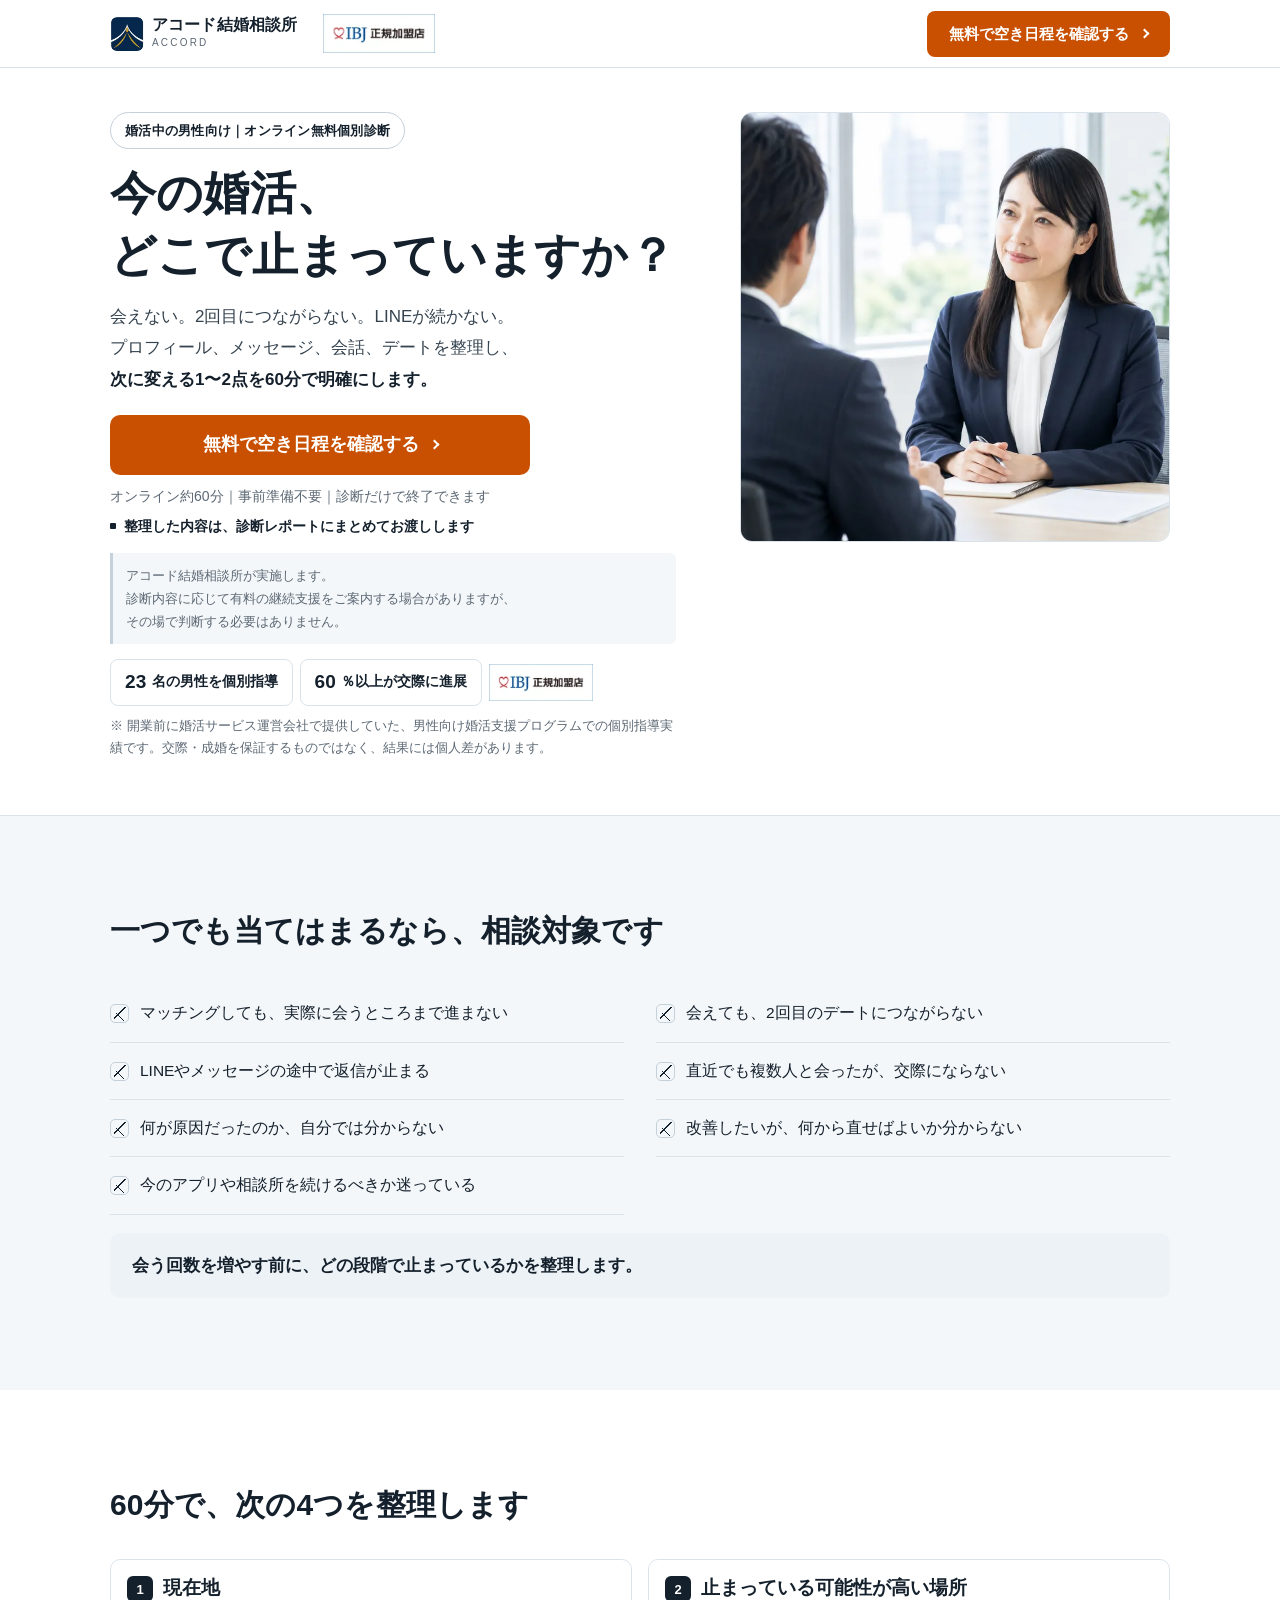
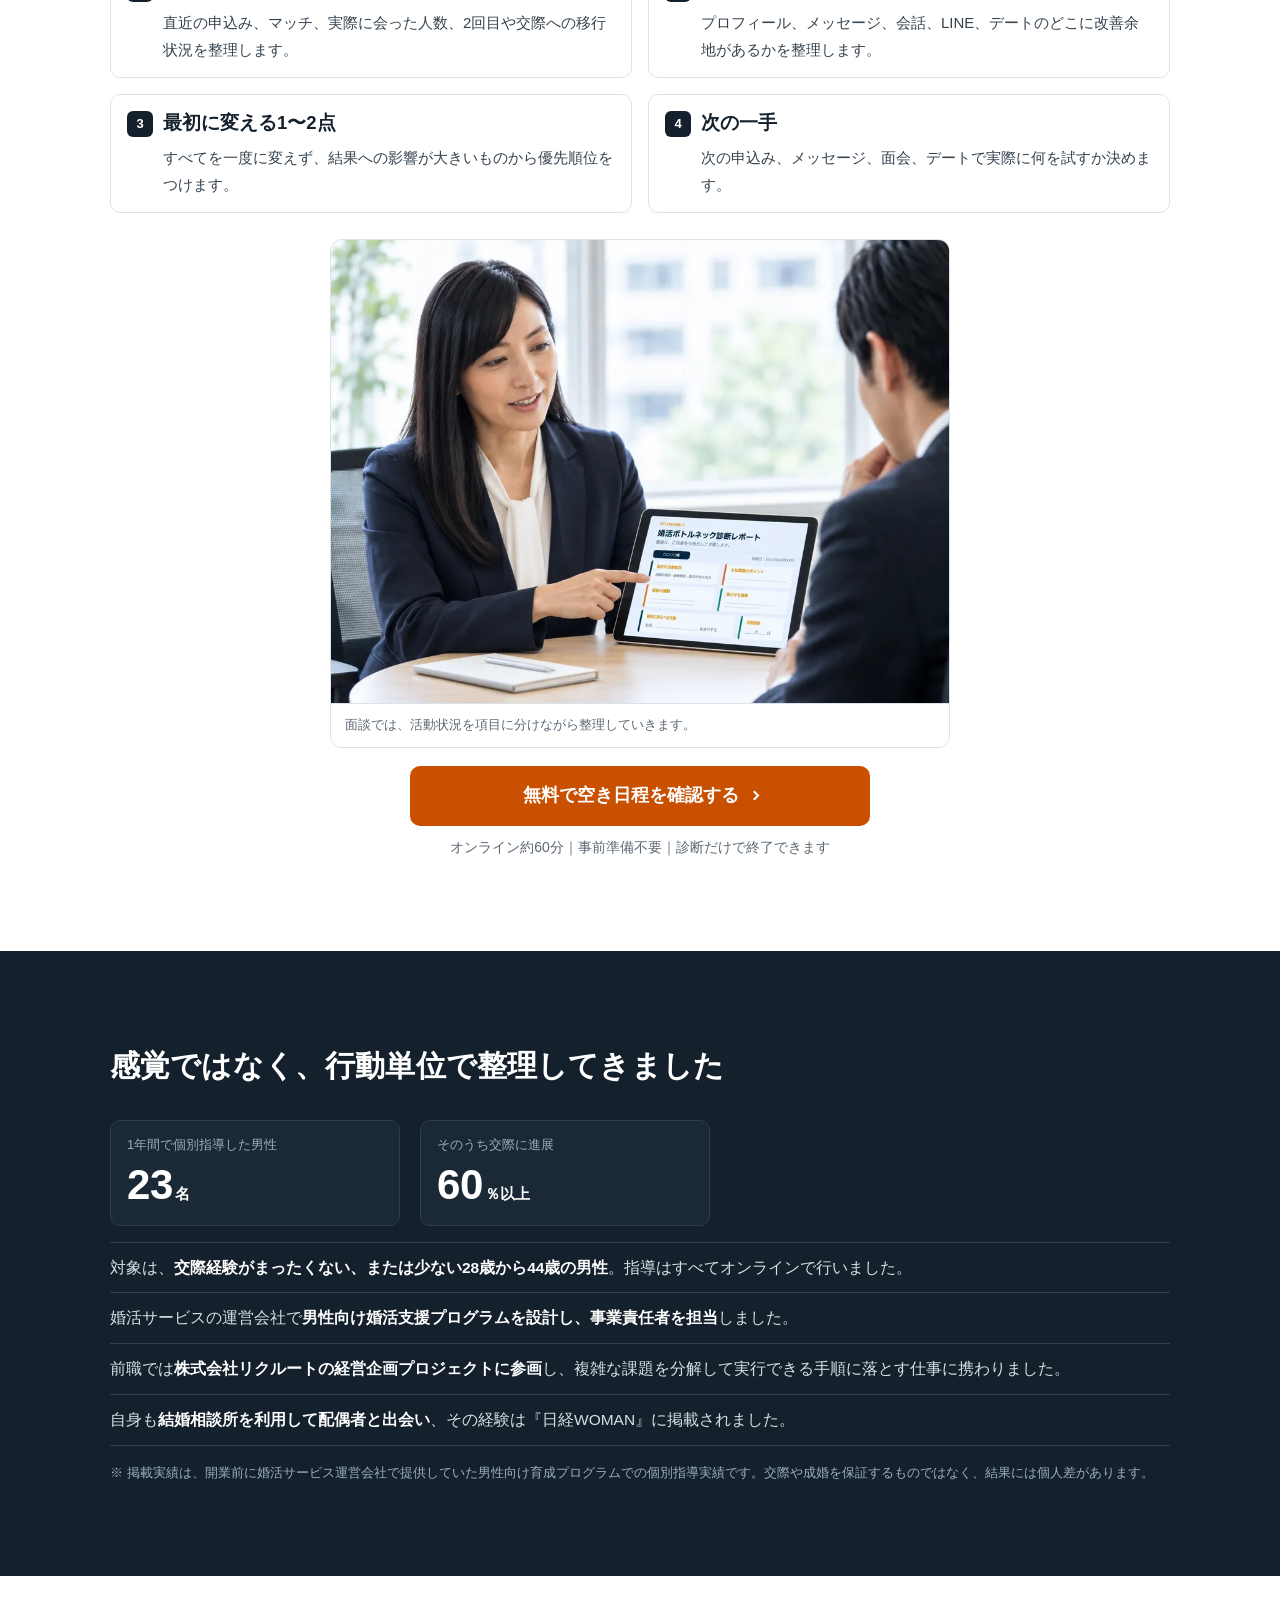
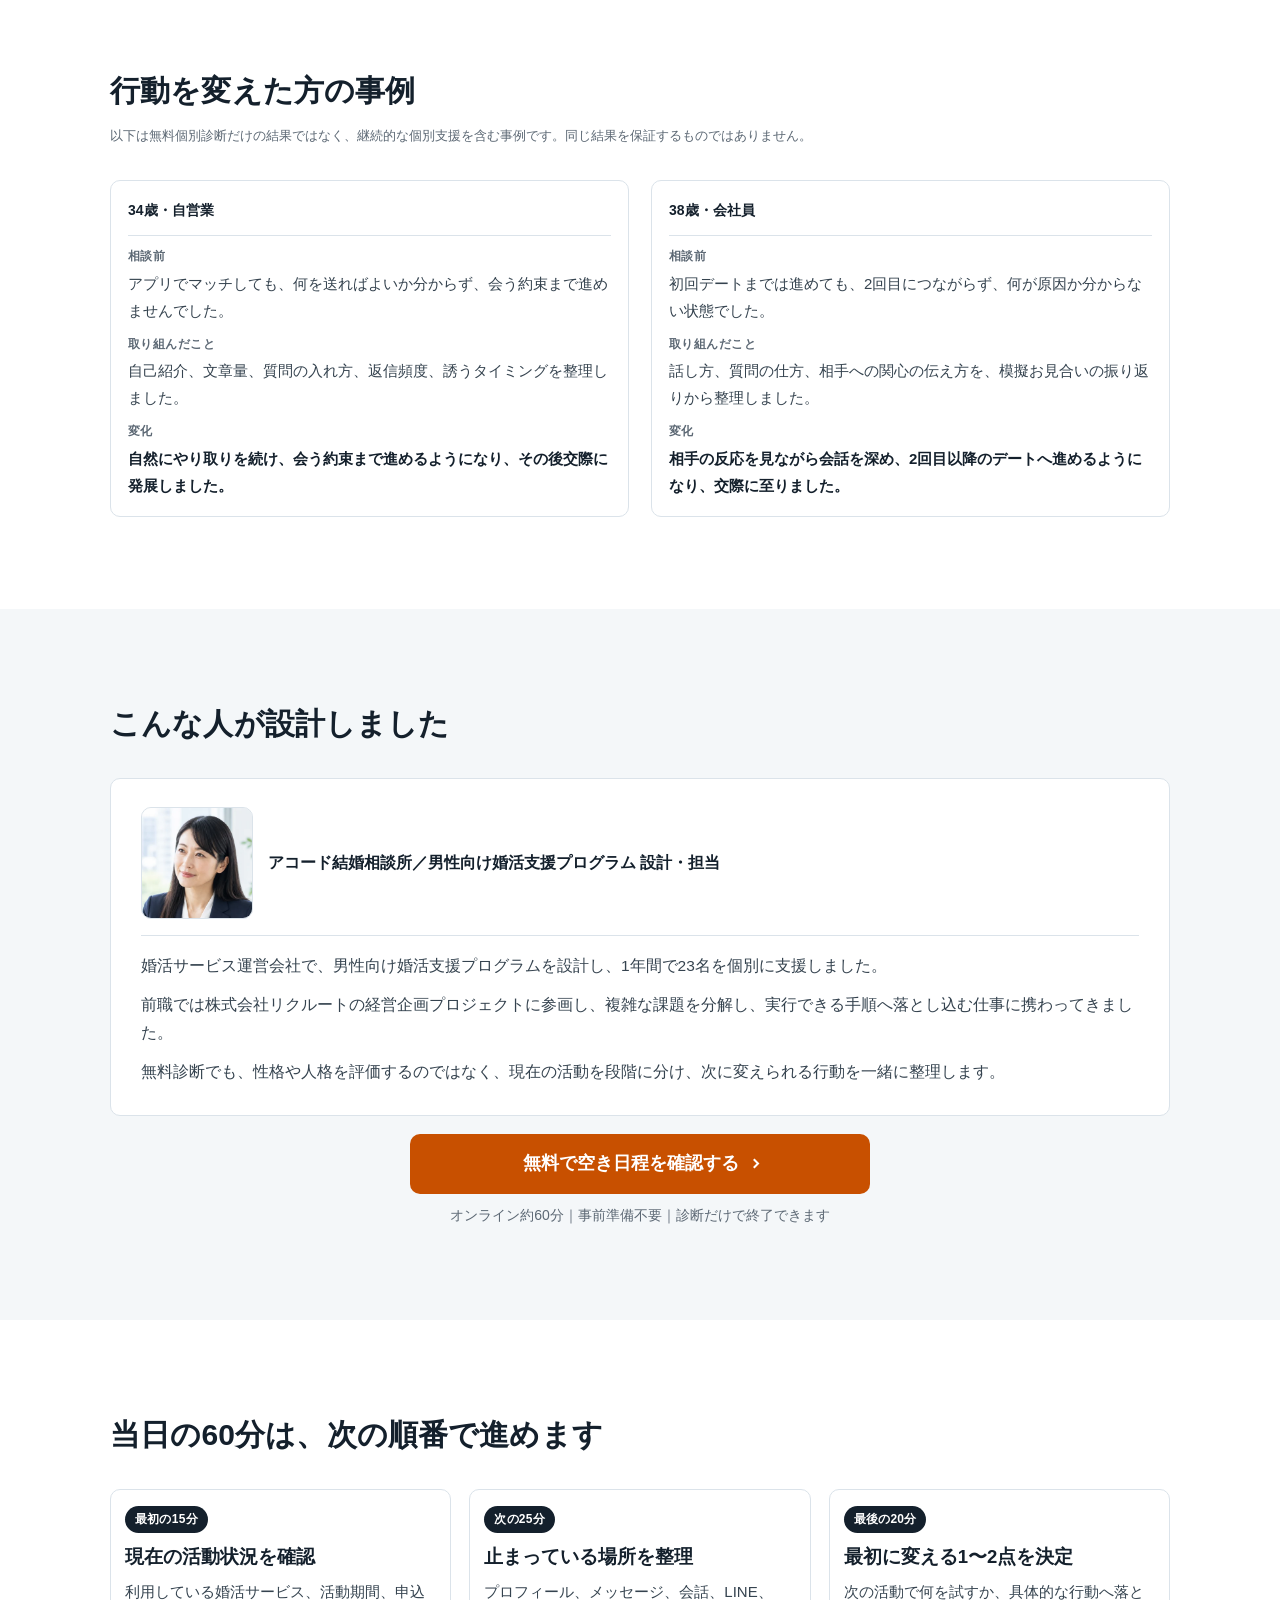
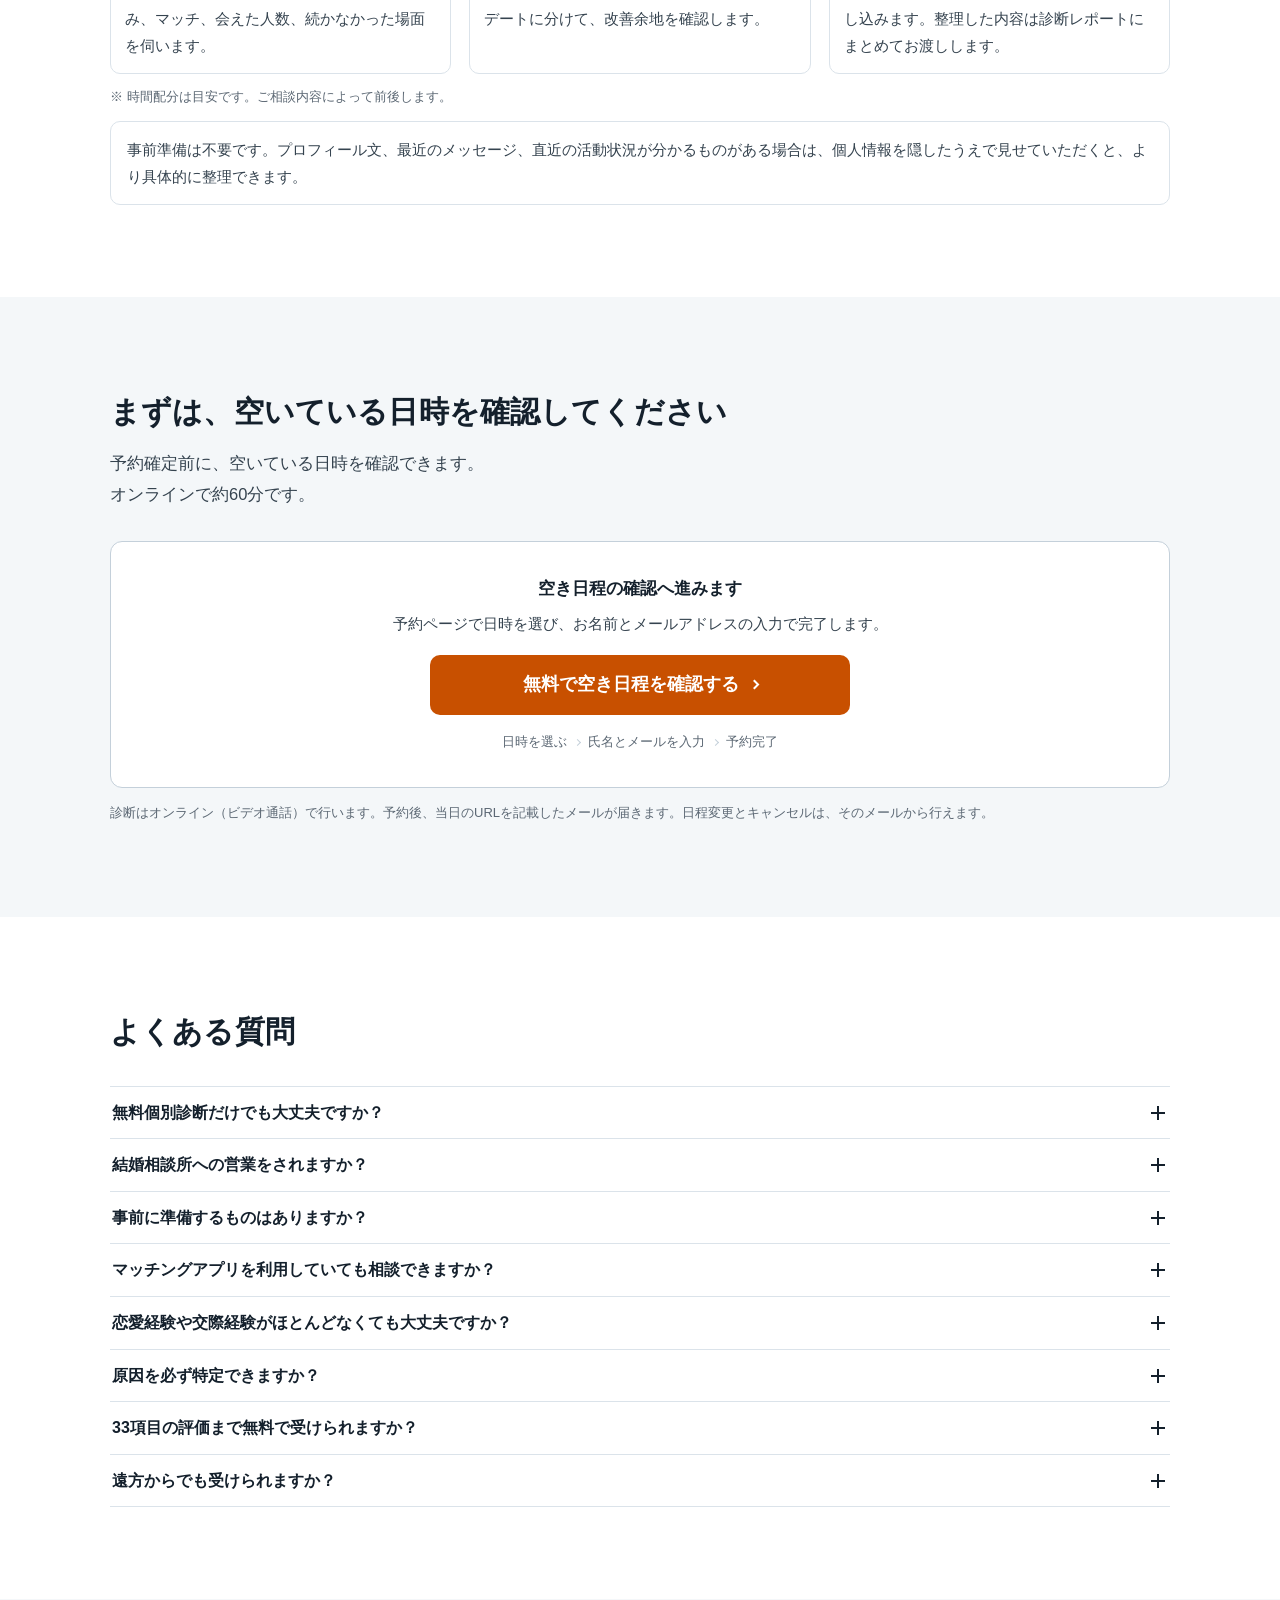
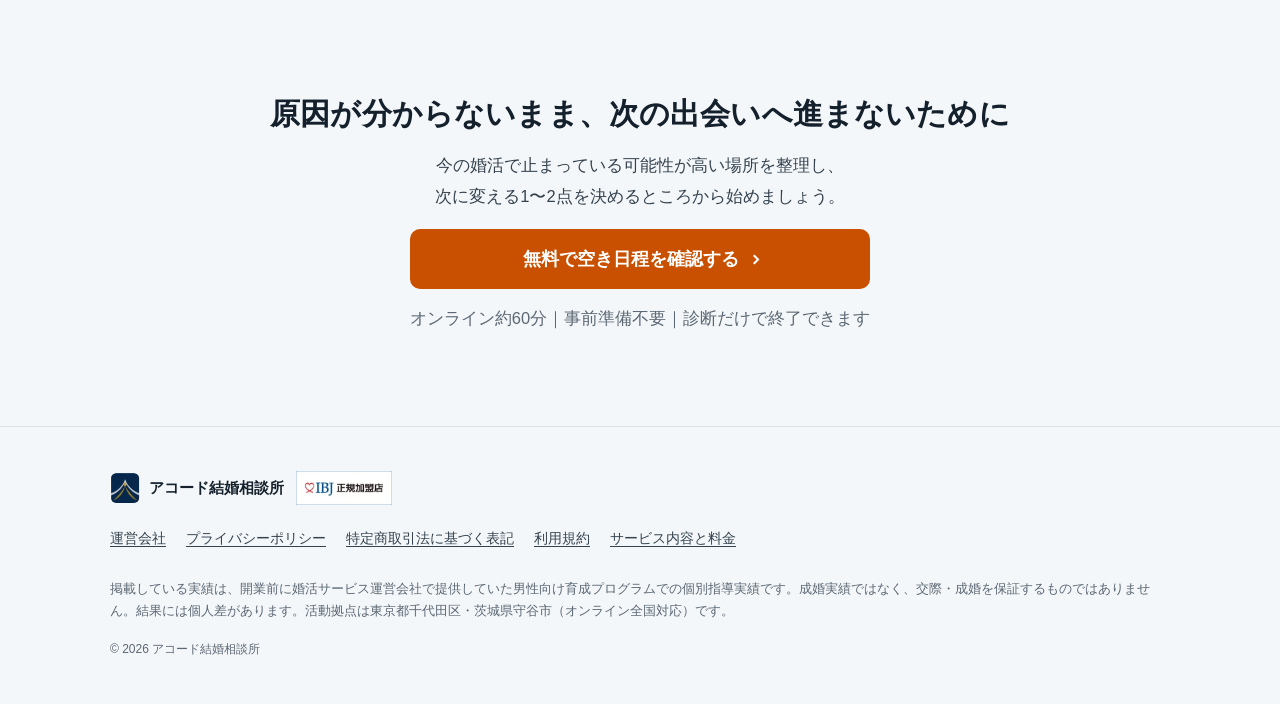
==== commit f241cc11: "Add files via upload" ====
--- a/index.html
+++ b/index.html
@@ -76,7 +76,7 @@
         <p class="cta-terms pw">
           <span>オンライン約60分｜事前準備不要｜</span><span>診断だけで終了できます</span>
         </p>
-        <p class="cta-terms cta-terms--mark pw"><span>整理した内容は、</span><span>診断レポートにまとめてお渡しします</span></p>
+        <p class="cta-terms cta-terms--mark pw"><span>整理した内容は、</span><span>診断レポートに</span><span>まとめてお渡しします</span></p>
       </div>
 
       <p class="disclose pw">
@@ -91,39 +91,12 @@
       <p class="note trust__note">※ 開業前に婚活サービス運営会社で提供していた、男性向け婚活支援プログラムでの個別指導実績です。交際・成婚を保証するものではなく、結果には個人差があります。</p>
     </div>
 
-    <!-- 診断イメージ（HTML+CSSで構成） -->
+    <!-- ファーストビュー画像 -->
     <div class="hero__media">
-      <div class="panel">
-        <p class="panel__hd"><b>面談内で整理する内容の例</b><span>34歳・アプリ利用中の場合</span></p>
-        <div class="panel__body">
-          <ul class="rail">
-            <li class="is-here">
-              <p class="rail__k">止まっている段階</p>
-              <p class="rail__v">初回デート後</p>
-            </li>
-            <li>
-              <p class="rail__k">確認する項目</p>
-              <ul>
-                <li>質問と自己開示のバランス</li>
-                <li>相手への関心の伝え方</li>
-                <li>次回の誘い方</li>
-              </ul>
-            </li>
-            <li>
-              <p class="rail__k">最初に変えること</p>
-              <ol>
-                <li>相手の回答を一段深く聞く</li>
-                <li>デート中に次回の話題を出す</li>
-              </ol>
-            </li>
-            <li>
-              <p class="rail__k">次の行動</p>
-              <p class="rail__v" style="font-size:14px;font-weight:400;color:var(--body)">次のデートで2点を試し、相手の反応を振り返る</p>
-            </li>
-          </ul>
-        </div>
-        <p class="panel__ft note">面談内で整理する内容の例です。記載する内容は、活動状況によって方ごとに異なります。</p>
-      </div>
+      <figure class="shot">
+        <img src="assets/images/hero.webp" width="760" height="760"
+             alt="オンラインで婚活の状況を整理する個別診断の様子" decoding="async" fetchpriority="high">
+      </figure>
     </div>
   </div>
 </section>
@@ -171,17 +144,10 @@
         <p>次の申込み、メッセージ、面会、デートで実際に何を試すか決めます。</p>
       </li>
     </ol>
-    <figure class="report">
-      <div class="report__sheet">
-        <p class="report__hd"><b>婚活ボトルネック診断レポート</b><span>診断日：20XX年XX月XX日</span></p>
-        <ul class="report__grid">
-          <li><b>現在地</b><i></i><i></i></li>
-          <li><b>止まっている可能性が高い場所</b><i></i><i></i></li>
-          <li><b>最初に変える1〜2点</b><i></i><i></i></li>
-          <li><b>次の一手</b><i></i><i></i></li>
-        </ul>
-      </div>
-      <figcaption class="note">当日整理した内容は、診断レポート（書面またはPDF）にまとめてお渡しします。記載する内容は、活動状況によって方ごとに異なります。</figcaption>
+    <figure class="shot shot--wide">
+      <img src="assets/images/diagnosis.webp" width="1000" height="750"
+           alt="婚活のどこで止まっているかを項目に分けて整理していく様子" loading="lazy" decoding="async">
+      <figcaption class="note">面談では、活動状況を項目に分けながら整理していきます。</figcaption>
     </figure>
 
     <div class="cta-block cta-block--c">
@@ -257,14 +223,11 @@
 <section class="band band--tint">
   <div class="wrap">
     <div class="shead">
-      <h2 class="pw"><span>無料診断は、</span><span>婚活支援プログラムの設計者が担当します</span></h2>
+      <h2>こんな人が設計しました</h2>
     </div>
     <div class="advisor">
       <div class="advisor__top" id="advisorTop">
-        <div>
-          <p class="advisor__name">坂本 早貴</p>
-          <p class="advisor__role">アコード結婚相談所／男性向け婚活支援プログラム設計・担当</p>
-        </div>
+        <p class="advisor__role advisor__role--lead">アコード結婚相談所／男性向け婚活支援プログラム 設計・担当</p>
       </div>
       <div class="advisor__body">
         <p>婚活サービス運営会社で、男性向け婚活支援プログラムを設計し、1年間で23名を個別に支援しました。</p>
@@ -309,35 +272,8 @@
   </div>
 </section>
 
-<!-- ================= 8. 不安の解消 ================= -->
-<section class="band band--tint">
-  <div class="wrap">
-    <div class="shead">
-      <h2 class="pw"><span>当日に起きることを、</span><span>先にお伝えします</span></h2>
-    </div>
-    <ul class="assure">
-      <li>
-        <h3>診断だけで終了できます</h3>
-        <p>現在の婚活を整理し、次に試す行動を決めるだけでも問題ありません。</p>
-      </li>
-      <li>
-        <h3>今の活動を続ける提案もします</h3>
-        <p>マッチングアプリや現在の結婚相談所を続けた方がよい場合は、そのままお伝えします。</p>
-      </li>
-      <li>
-        <h3>継続支援をご案内する場合があります</h3>
-        <p>継続的な支援が適していると判断した場合は、アコード結婚相談所の内容と料金をご説明することがあります。</p>
-      </li>
-      <li>
-        <h3>その場で返答する必要はありません</h3>
-        <p>サービスをご案内した場合も、一度持ち帰って検討できます。</p>
-      </li>
-    </ul>
-  </div>
-</section>
-
-<!-- ================= 9. 予約（TimeRex） ================= -->
-<section class="band" id="booking">
+<!-- ================= 8. 予約（TimeRex） ================= -->
+<section class="band band--tint" id="booking">
   <div class="wrap">
     <div class="shead">
       <h2 class="pw"><span>まずは、</span><span>空いている日時を確認してください</span></h2>
@@ -367,8 +303,8 @@
   </div>
 </section>
 
-<!-- ================= 10. FAQ ================= -->
-<section class="band band--tint">
+<!-- ================= 9. FAQ ================= -->
+<section class="band">
   <div class="wrap">
     <div class="shead">
       <h2>よくある質問</h2>
@@ -377,8 +313,8 @@
   </div>
 </section>
 
-<!-- ================= 11. 最終案内 ================= -->
-<section class="band final" id="final">
+<!-- ================= 10. 最終案内 ================= -->
+<section class="band band--tint final" id="final">
   <div class="wrap">
     <h2 class="pw"><span>原因が分からないまま、</span><span>次の出会いへ進まないために</span></h2>
     <p class="pw"><span>今の婚活で止まっている可能性が高い場所を整理し、</span><span>次に変える1〜2点を決めるところから始めましょう。</span></p>
--- a/assets/css/style.css
+++ b/assets/css/style.css
@@ -127,11 +127,14 @@
 .cta-terms{margin-top:10px;font-size:13.5px;line-height:1.7;color:var(--muted)}
 @media (min-width:768px){ .cta-terms{font-size:14px} }
 .cta-block--c .cta-terms{text-align:center}
-.cta-terms--mark{margin-top:5px;display:flex;align-items:baseline;gap:7px;
+/* flexにすると文節spanが個別のフレックス要素になり折り返しが壊れるため、
+   マーカーは絶対配置で付ける */
+.cta-terms--mark{position:relative;margin-top:6px;padding-left:14px;
   color:var(--ink);font-weight:700}
-.cta-block--c .cta-terms--mark{justify-content:center}
-.cta-terms--mark::before{content:"";flex:none;width:6px;height:6px;border-radius:1px;
-  background:var(--ink);transform:translateY(-2px)}
+.cta-terms--mark::before{content:"";position:absolute;left:0;top:.62em;
+  width:6px;height:6px;border-radius:1px;background:var(--ink)}
+.cta-block--c .cta-terms--mark{padding-left:0}
+.cta-block--c .cta-terms--mark::before{display:none}
 
 /* --------------------------------------------------------------------------
    5. ヘッダー
@@ -255,6 +258,16 @@
   display:flex;align-items:center;justify-content:center;
 }
 .panel__ft{padding:10px 16px;border-top:1px solid var(--line);background:var(--paper-2)}
+
+
+/* 写真 */
+.shot{margin:0;border:1px solid var(--line);border-radius:12px;overflow:hidden;background:var(--paper-2)}
+.shot img{width:100%;height:auto;display:block}
+.shot figcaption{padding:10px 14px;border-top:1px solid var(--line);background:var(--paper)}
+.hero__media .shot{margin-top:22px}
+@media (min-width:1024px){ .hero__media .shot{margin-top:0;position:sticky;top:calc(var(--hd) + 20px)} }
+.shot--wide{max-width:620px;margin:20px auto 0}
+@media (min-width:768px){ .shot--wide{margin-top:26px} }
 
 /* --------------------------------------------------------------------------
    7. 対象者確認
@@ -366,6 +379,8 @@
 .advisor__name{font-size:19px;font-weight:700;color:var(--ink);line-height:1.4}
 @media (min-width:768px){ .advisor__name{font-size:21px} }
 .advisor__role{margin-top:3px;font-size:13px;color:var(--muted);line-height:1.6}
+.advisor__role--lead{margin-top:0;font-size:15px;font-weight:700;color:var(--ink);line-height:1.65}
+@media (min-width:768px){ .advisor__role--lead{font-size:16px} }
 .advisor__body{margin-top:16px}
 .advisor__body p{font-size:15px;line-height:1.85}
 .advisor__body p+p{margin-top:10px}
@@ -445,6 +460,7 @@
 .faq__q .ic::before{width:14px;height:2px}
 .faq__q .ic::after{width:2px;height:14px;transition:transform .18s ease}
 .faq__q[aria-expanded="true"] .ic::after{transform:translate(-50%,-50%) scaleY(0)}
+.faq__qt>span{display:inline-block}
 .faq__a{padding:0 2px 18px;font-size:15px;line-height:1.85;max-width:66ch}
 @media (min-width:768px){ .faq__a{font-size:15px} }
 .faq__a[hidden]{display:none}
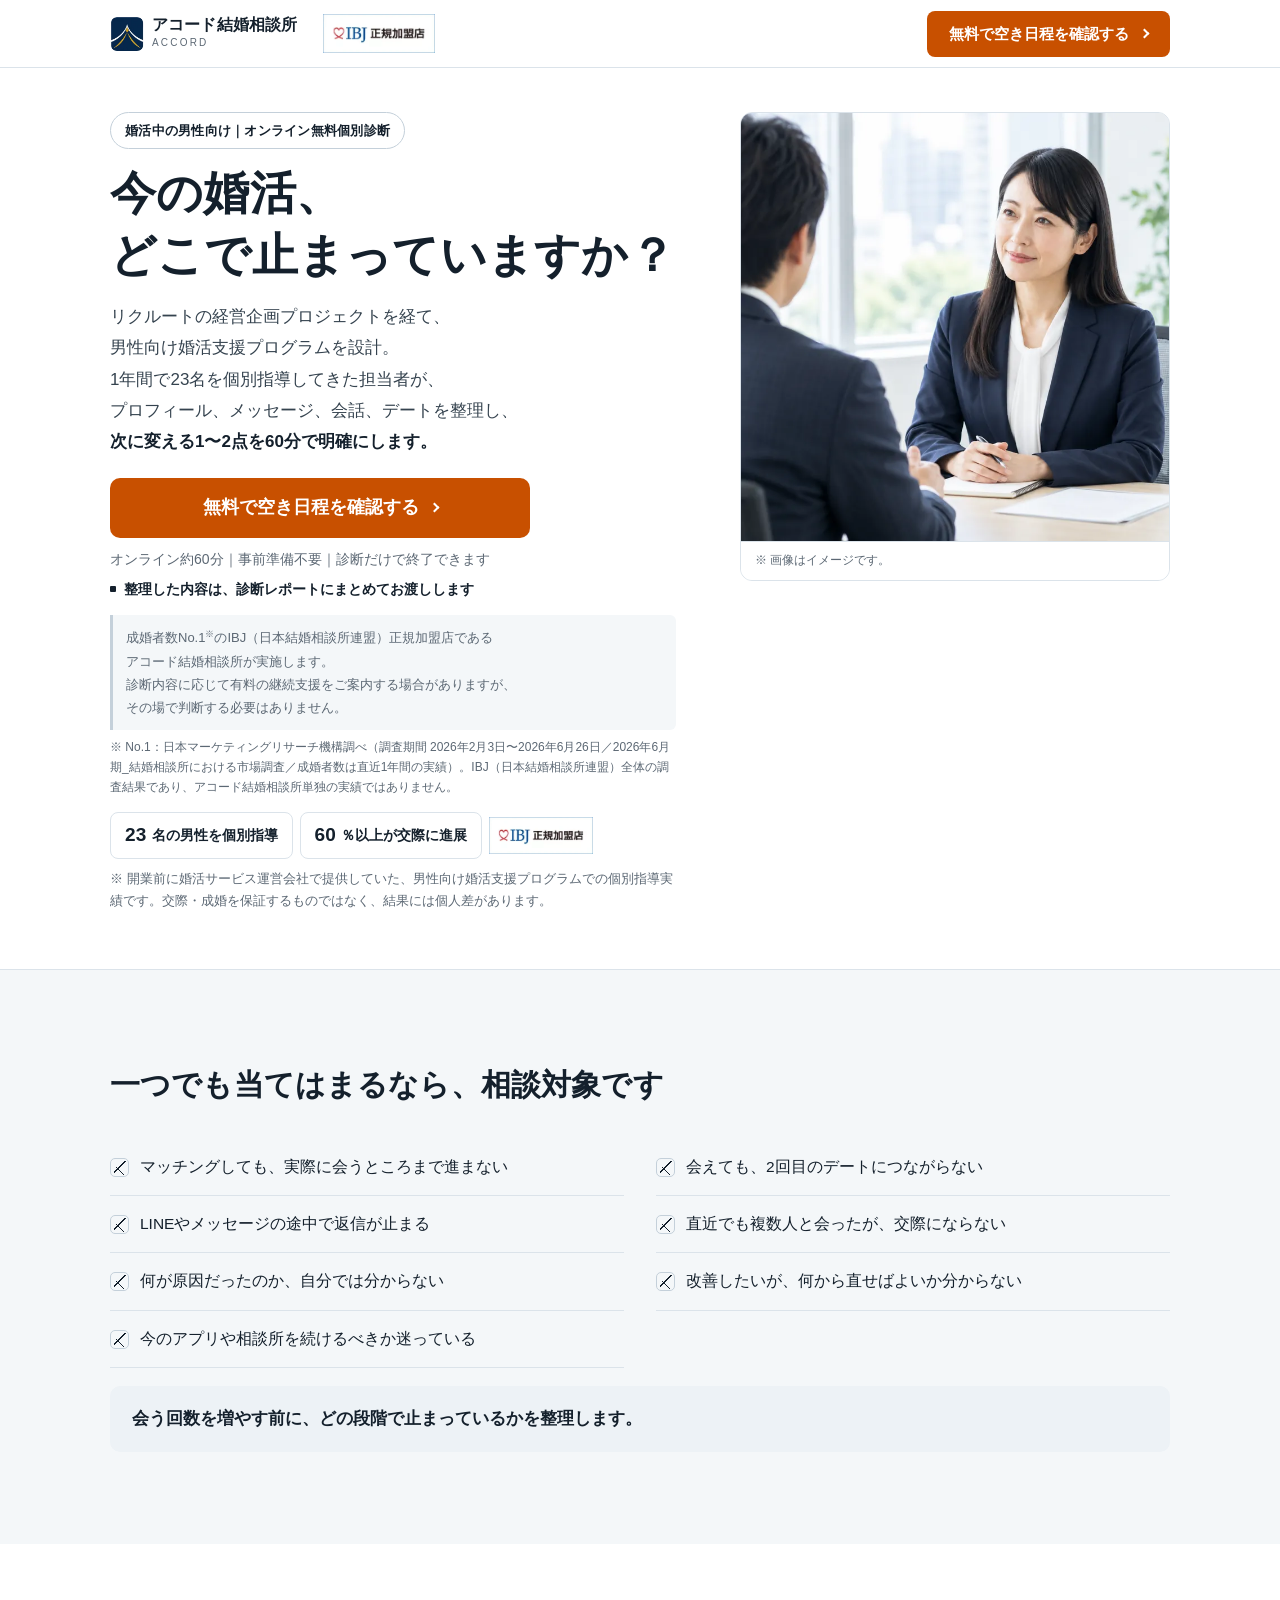
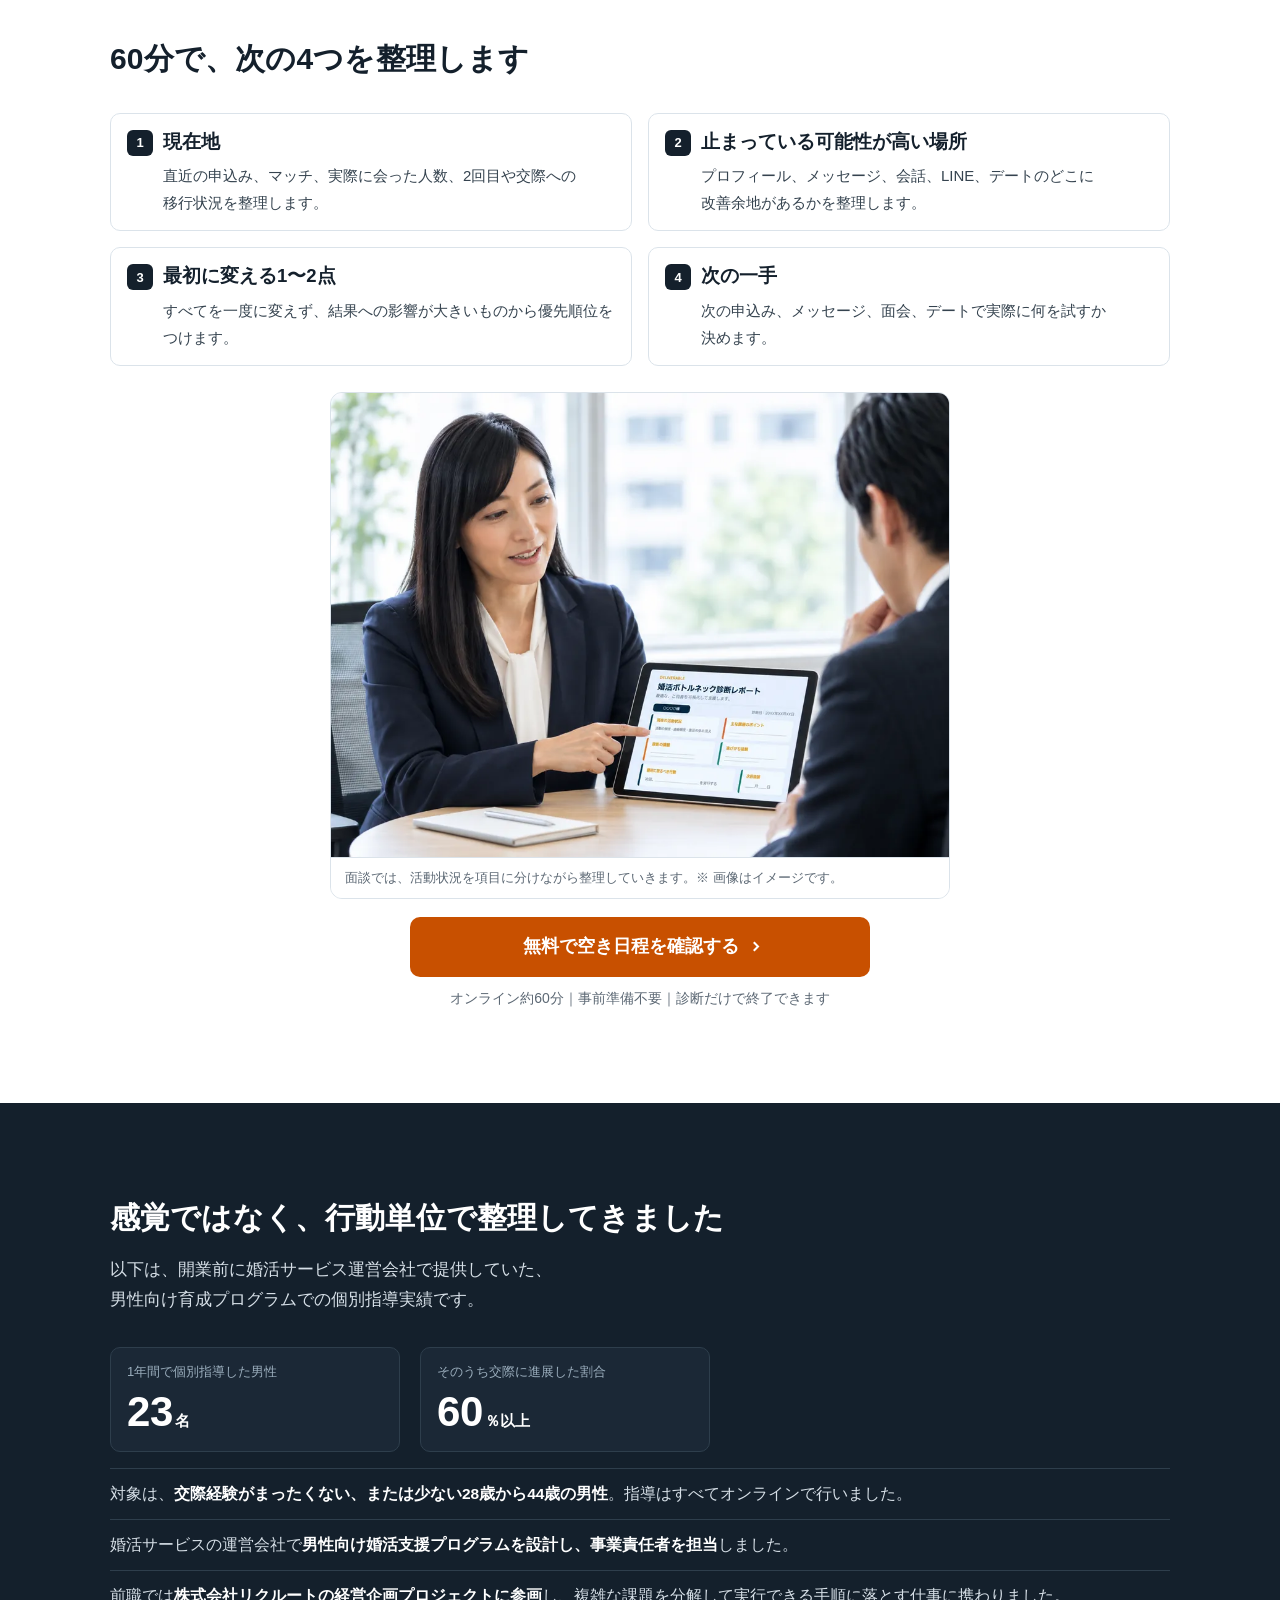
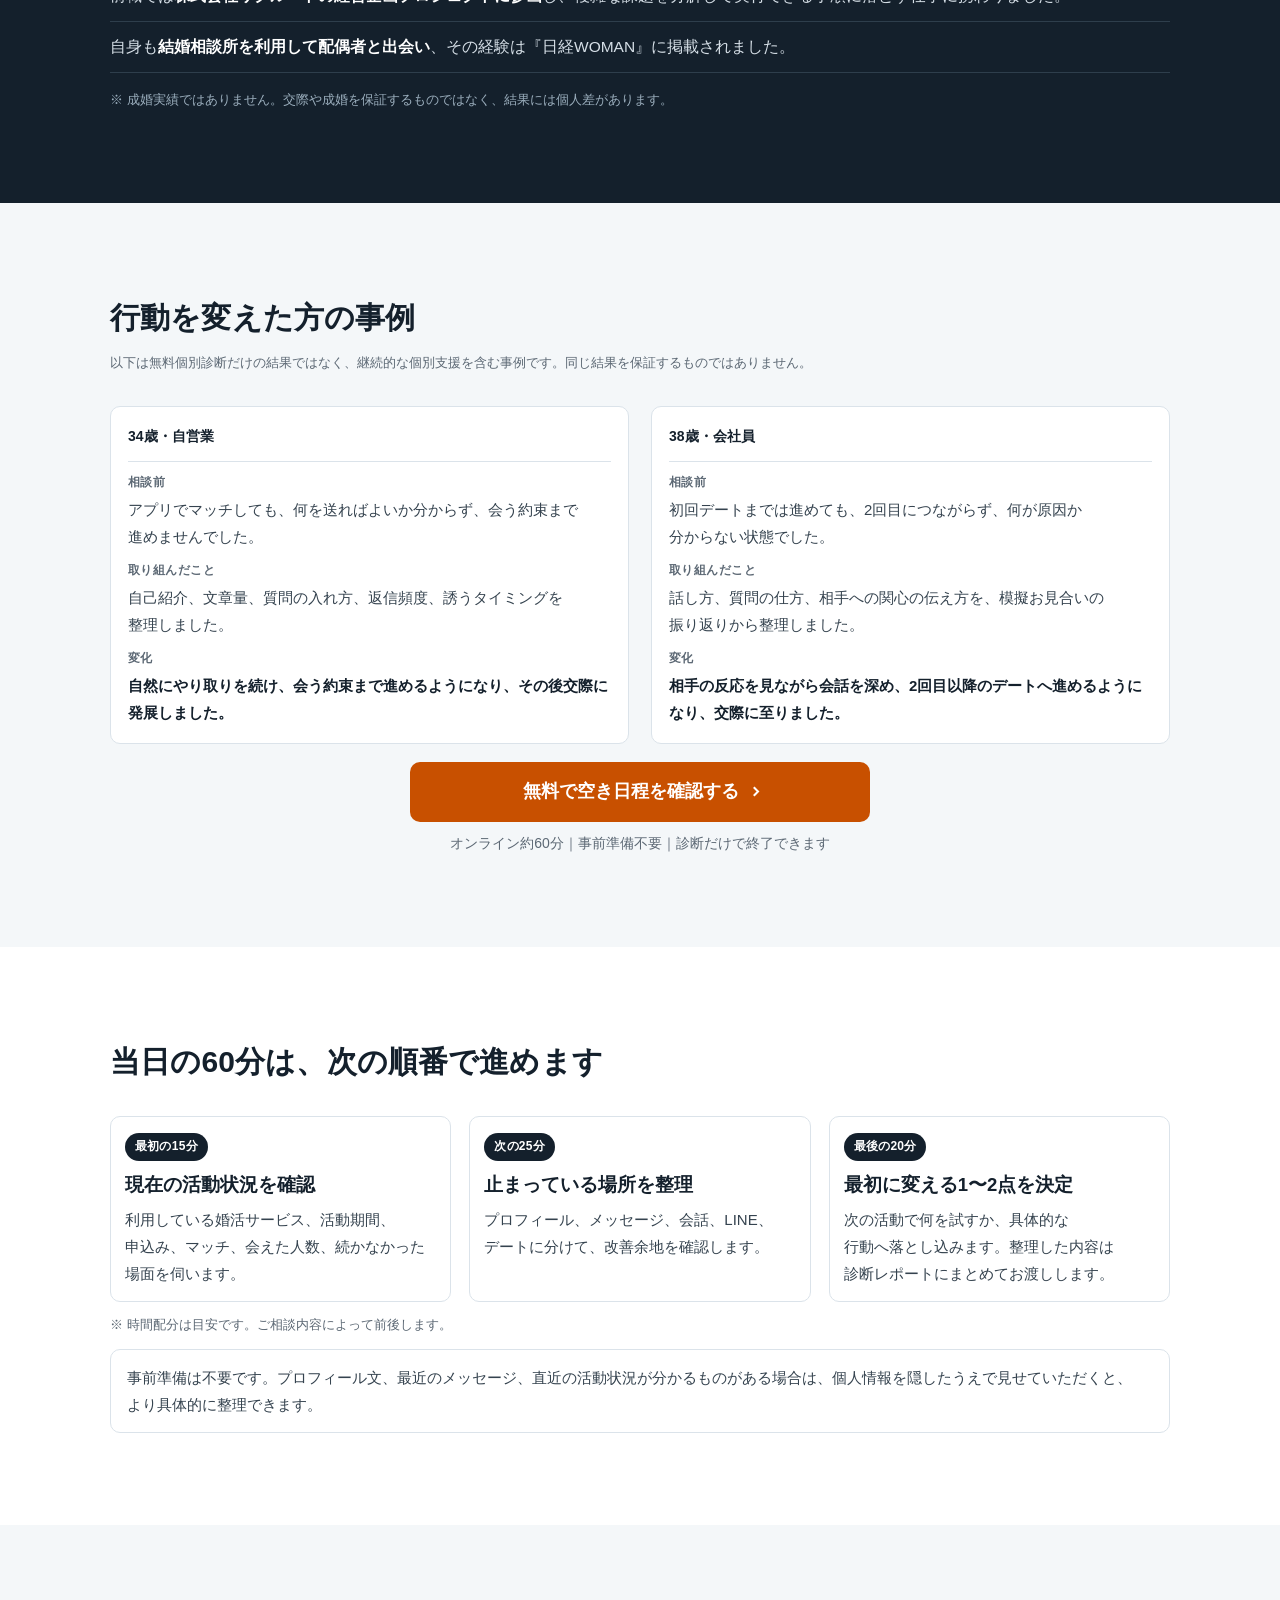
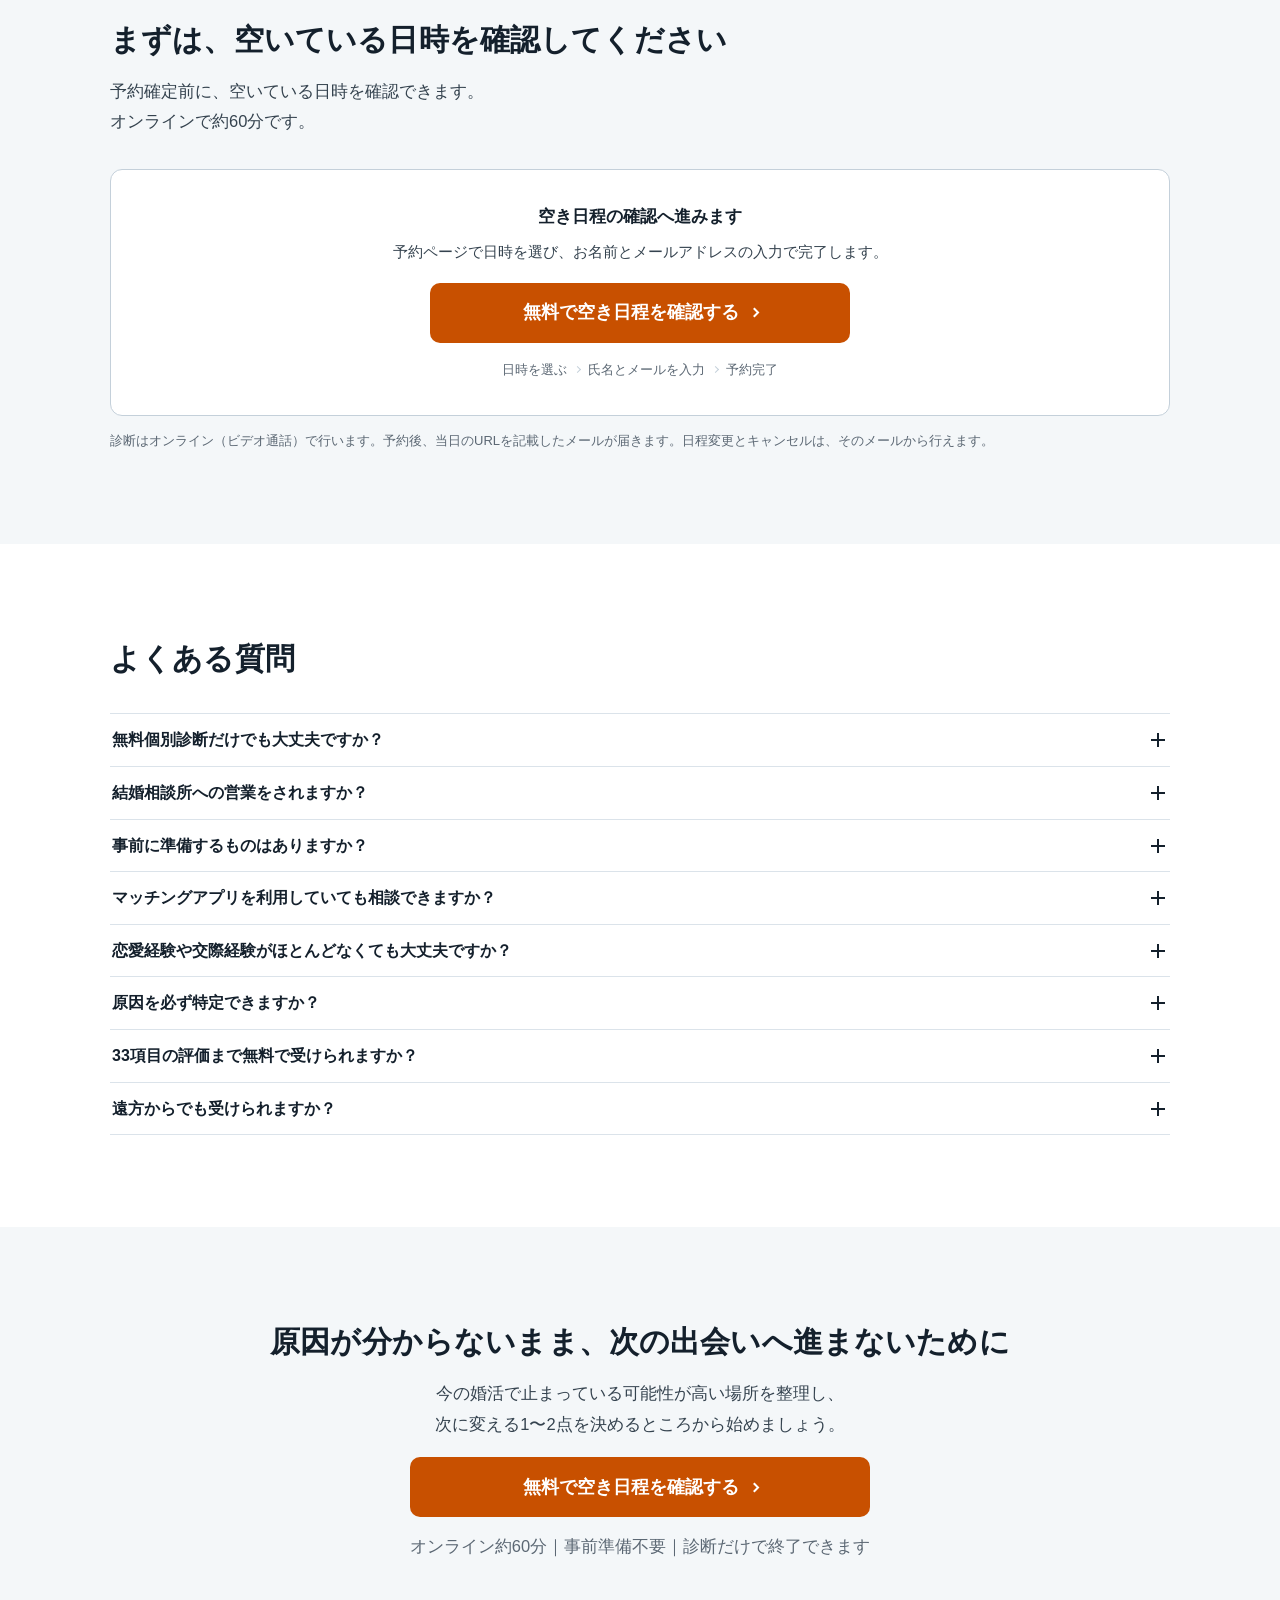
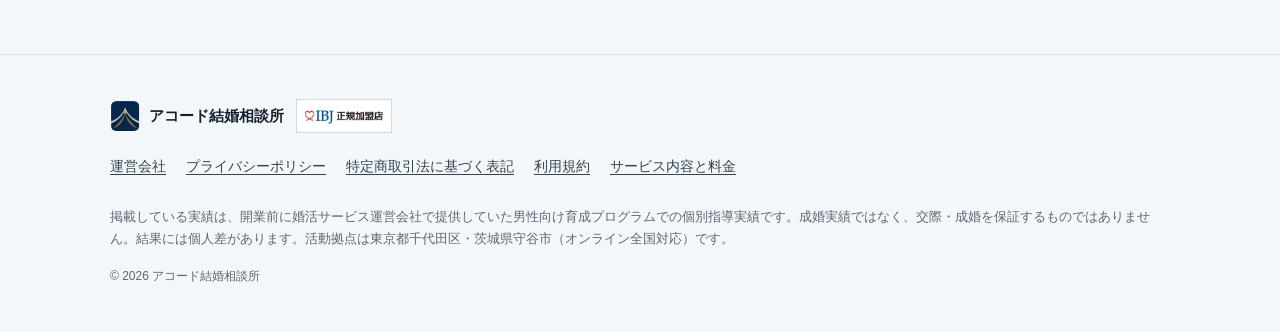
==== commit 53932398: "Add files via upload" ====
--- a/index.html
+++ b/index.html
@@ -66,7 +66,7 @@
       <h1>今の婚活、<br>どこで止まっていますか？</h1>
 
       <p class="hero__lede">
-        <span class="ln"><span>会えない。</span><span>2回目につながらない。</span><span>LINEが続かない。</span></span><span class="ln"><span>プロフィール、メッセージ、</span><span>会話、デートを整理し、</span></span><span class="ln"><b><span>次に変える1〜2点を</span><span>60分で明確にします。</span></b></span>
+        <span class="ln"><span>リクルートの経営企画プロジェクトを経て、</span><span>男性向け婚活支援プログラムを設計。</span></span><span class="ln"><span>1年間で23名を個別指導してきた担当者が、</span></span><span class="ln"><span>プロフィール、メッセージ、</span><span>会話、デートを整理し、</span></span><span class="ln"><b><span>次に変える1〜2点を</span><span>60分で明確にします。</span></b></span>
       </p>
 
       <div class="cta-block" id="heroCta">
@@ -80,8 +80,9 @@
       </div>
 
       <p class="disclose pw">
-        <span>アコード結婚相談所が実施します。</span><span>診断内容に応じて有料の継続支援をご案内する場合がありますが、</span><span>その場で判断する必要はありません。</span>
+        <span>成婚者数No.1<sup>※</sup>のIBJ</span><span>（日本結婚相談所連盟）</span><span>正規加盟店である</span><span>アコード結婚相談所が実施します。</span><span>診断内容に応じて有料の継続支援をご案内する場合がありますが、</span><span>その場で判断する必要はありません。</span>
       </p>
+      <p class="note disclose__src">※ No.1：日本マーケティングリサーチ機構調べ（調査期間 2026年2月3日〜2026年6月26日／2026年6月期_結婚相談所における市場調査／成婚者数は直近1年間の実績）。IBJ（日本結婚相談所連盟）全体の調査結果であり、アコード結婚相談所単独の実績ではありません。</p>
 
       <ul class="trust">
         <li><span class="fig">23</span>名の男性を個別指導</li>
@@ -96,6 +97,7 @@
       <figure class="shot">
         <img src="assets/images/hero.webp" width="760" height="760"
              alt="オンラインで婚活の状況を整理する個別診断の様子" decoding="async" fetchpriority="high">
+        <figcaption class="note">※ 画像はイメージです。</figcaption>
       </figure>
     </div>
   </div>
@@ -147,7 +149,7 @@
     <figure class="shot shot--wide">
       <img src="assets/images/diagnosis.webp" width="1000" height="750"
            alt="婚活のどこで止まっているかを項目に分けて整理していく様子" loading="lazy" decoding="async">
-      <figcaption class="note">面談では、活動状況を項目に分けながら整理していきます。</figcaption>
+      <figcaption class="note">面談では、活動状況を項目に分けながら整理していきます。※ 画像はイメージです。</figcaption>
     </figure>
 
     <div class="cta-block cta-block--c">
@@ -164,14 +166,15 @@
   <div class="wrap">
     <div class="shead">
       <h2 class="pw"><span>感覚ではなく、</span><span>行動単位で整理してきました</span></h2>
+      <p class="lede pw"><span>以下は、開業前に</span><span>婚活サービス運営会社で提供していた、</span><span>男性向け育成プログラムでの</span><span>個別指導実績です。</span></p>
     </div>
     <ul class="figs">
       <li>
-        <p class="k">1年間で個別指導した男性</p>
+        <p class="k pwt"><span>1年間で</span><span>個別指導した男性</span></p>
         <p class="v"><b>23</b><span>名</span></p>
       </li>
       <li>
-        <p class="k">そのうち交際に進展</p>
+        <p class="k pwt"><span>そのうち</span><span>交際に進展した割合</span></p>
         <p class="v"><b>60</b><span>％以上</span></p>
       </li>
     </ul>
@@ -181,12 +184,12 @@
       <li>前職では<b>株式会社リクルートの経営企画プロジェクトに参画</b>し、複雑な課題を分解して実行できる手順に落とす仕事に携わりました。</li>
       <li>自身も<b>結婚相談所を利用して配偶者と出会い</b>、その経験は『日経WOMAN』に掲載されました。</li>
     </ul>
-    <p class="note" style="margin-top:16px">※ 掲載実績は、開業前に婚活サービス運営会社で提供していた男性向け育成プログラムでの個別指導実績です。交際や成婚を保証するものではなく、結果には個人差があります。</p>
+    <p class="note" style="margin-top:16px">※ 成婚実績ではありません。交際や成婚を保証するものではなく、結果には個人差があります。</p>
   </div>
 </section>
 
 <!-- ================= 5. 支援事例 ================= -->
-<section class="band">
+<section class="band band--tint">
   <div class="wrap">
     <div class="shead">
       <h2>行動を変えた方の事例</h2>
@@ -216,25 +219,6 @@
         </dl>
       </article>
     </div>
-  </div>
-</section>
-
-<!-- ================= 6. 担当者 ================= -->
-<section class="band band--tint">
-  <div class="wrap">
-    <div class="shead">
-      <h2>こんな人が設計しました</h2>
-    </div>
-    <div class="advisor">
-      <div class="advisor__top" id="advisorTop">
-        <p class="advisor__role advisor__role--lead">アコード結婚相談所／男性向け婚活支援プログラム 設計・担当</p>
-      </div>
-      <div class="advisor__body">
-        <p>婚活サービス運営会社で、男性向け婚活支援プログラムを設計し、1年間で23名を個別に支援しました。</p>
-        <p>前職では株式会社リクルートの経営企画プロジェクトに参画し、複雑な課題を分解し、実行できる手順へ落とし込む仕事に携わってきました。</p>
-        <p>無料診断でも、性格や人格を評価するのではなく、現在の活動を段階に分け、次に変えられる行動を一緒に整理します。</p>
-      </div>
-    </div>
     <div class="cta-block cta-block--c">
       <a class="btn" href="#booking" data-cta="proof">
         無料で空き日程を確認する<i class="chev" aria-hidden="true"></i>
@@ -244,7 +228,7 @@
   </div>
 </section>
 
-<!-- ================= 7. 当日の流れ ================= -->
+<!-- ================= 6. 当日の流れ ================= -->
 <section class="band">
   <div class="wrap">
     <div class="shead">
@@ -272,7 +256,7 @@
   </div>
 </section>
 
-<!-- ================= 8. 予約（TimeRex） ================= -->
+<!-- ================= 7. 予約（TimeRex） ================= -->
 <section class="band band--tint" id="booking">
   <div class="wrap">
     <div class="shead">
@@ -303,7 +287,7 @@
   </div>
 </section>
 
-<!-- ================= 9. FAQ ================= -->
+<!-- ================= 8. FAQ ================= -->
 <section class="band">
   <div class="wrap">
     <div class="shead">
@@ -313,7 +297,7 @@
   </div>
 </section>
 
-<!-- ================= 10. 最終案内 ================= -->
+<!-- ================= 9. 最終案内 ================= -->
 <section class="band band--tint final" id="final">
   <div class="wrap">
     <h2 class="pw"><span>原因が分からないまま、</span><span>次の出会いへ進まないために</span></h2>
--- a/assets/css/style.css
+++ b/assets/css/style.css
@@ -203,6 +203,10 @@
 }
 @media (min-width:768px){ .disclose{font-size:13px;max-width:44em} }
 
+.disclose sup{font-size:.7em;vertical-align:super;line-height:0}
+.disclose__src{margin-top:8px;font-size:11.5px;line-height:1.65}
+@media (min-width:768px){ .disclose__src{font-size:12px;max-width:52em} }
+
 /* 信頼要素 */
 .trust{display:flex;flex-wrap:wrap;gap:7px;margin-top:15px}
 .trust li{
@@ -263,7 +267,8 @@
 /* 写真 */
 .shot{margin:0;border:1px solid var(--line);border-radius:12px;overflow:hidden;background:var(--paper-2)}
 .shot img{width:100%;height:auto;display:block}
-.shot figcaption{padding:10px 14px;border-top:1px solid var(--line);background:var(--paper)}
+.shot figcaption{padding:9px 14px;border-top:1px solid var(--line);background:var(--paper)}
+.hero__media .shot figcaption{font-size:11.5px}
 .hero__media .shot{margin-top:22px}
 @media (min-width:1024px){ .hero__media .shot{margin-top:0;position:sticky;top:calc(var(--hd) + 20px)} }
 .shot--wide{max-width:620px;margin:20px auto 0}
@@ -460,7 +465,7 @@
 .faq__q .ic::before{width:14px;height:2px}
 .faq__q .ic::after{width:2px;height:14px;transition:transform .18s ease}
 .faq__q[aria-expanded="true"] .ic::after{transform:translate(-50%,-50%) scaleY(0)}
-.faq__qt>span{display:inline-block}
+.faq__qt>span,.pwt>span{display:inline-block}
 .faq__a{padding:0 2px 18px;font-size:15px;line-height:1.85;max-width:66ch}
 @media (min-width:768px){ .faq__a{font-size:15px} }
 .faq__a[hidden]{display:none}
@@ -530,4 +535,7 @@
   *,*::before,*::after{animation-duration:.001ms !important;transition-duration:.001ms !important}
 }
 
+/* 対応ブラウザでは本文も文節単位で折り返す（未対応環境は従来どおり） */
+.steps p,.case dd,.flow p,.prep,.closer,.booking__fb p,.final p,.disclose{word-break:auto-phrase}
+
 [hidden]{display:none !important}
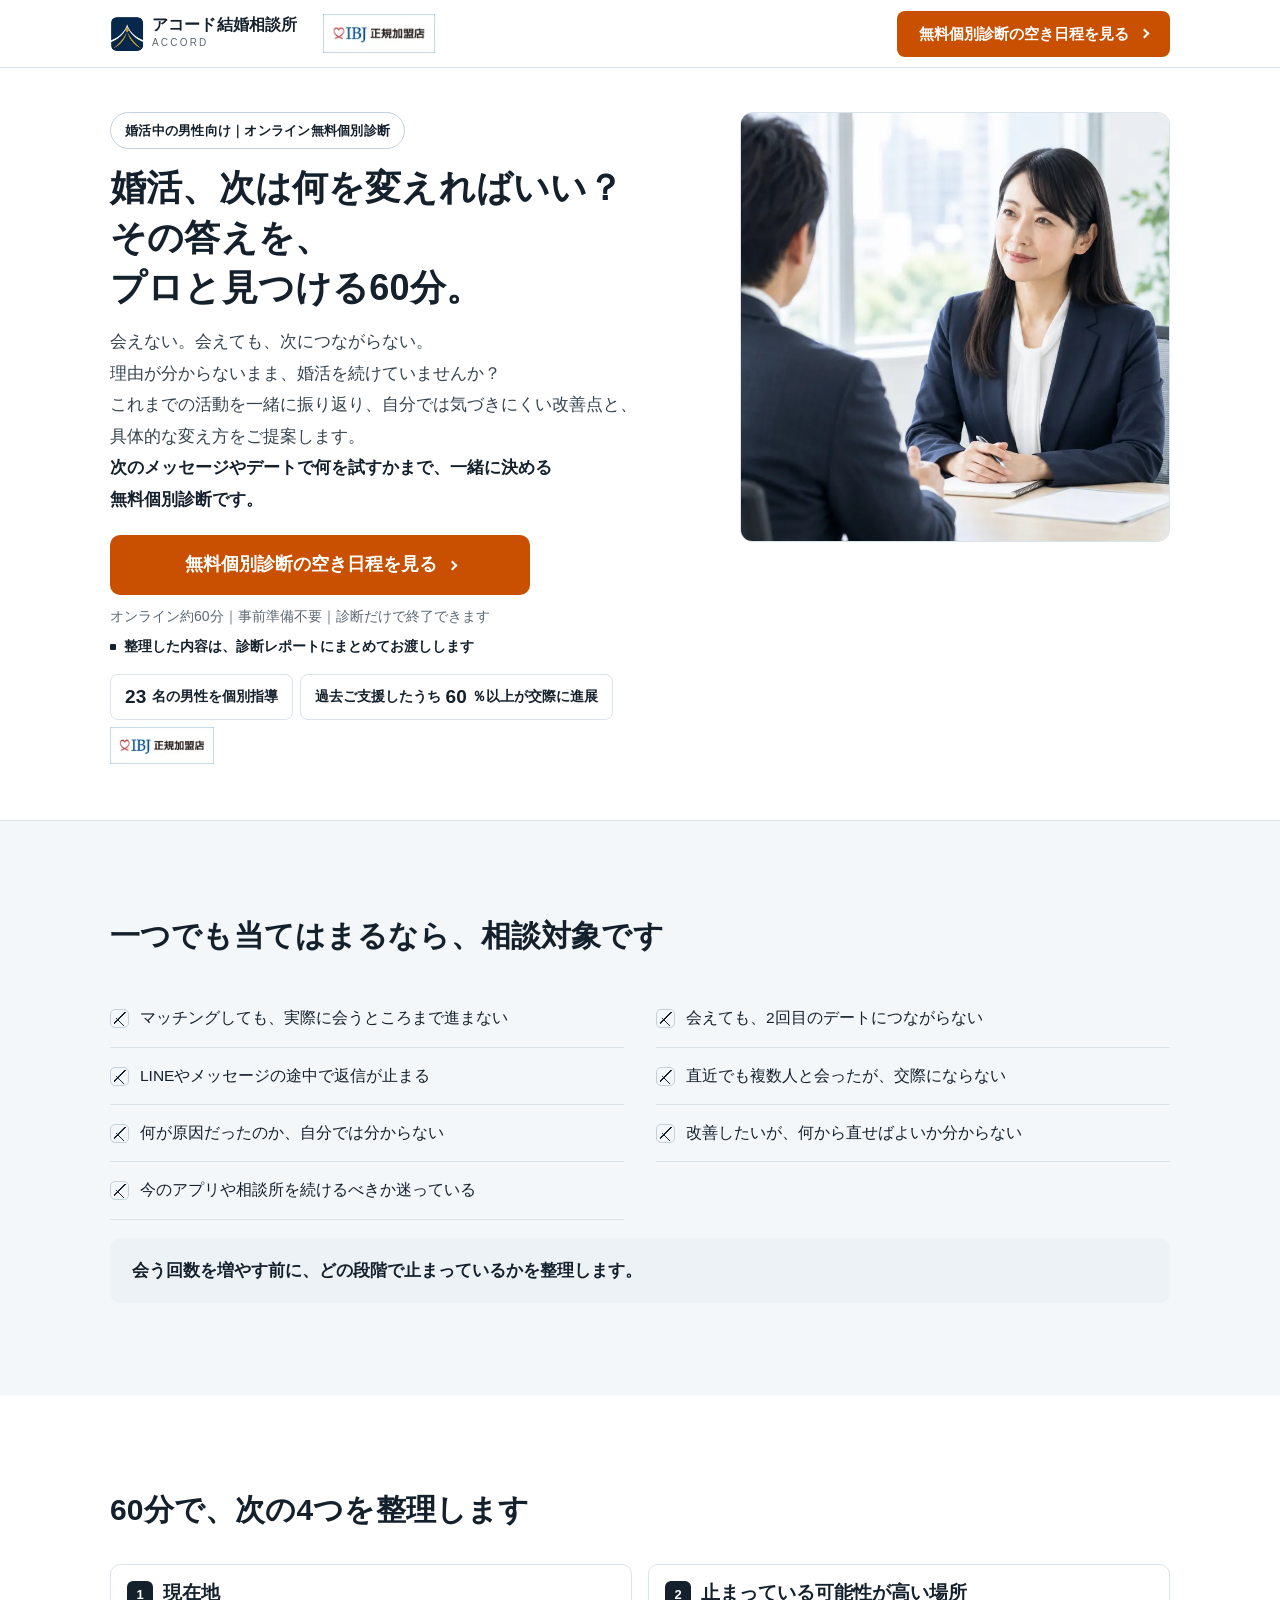
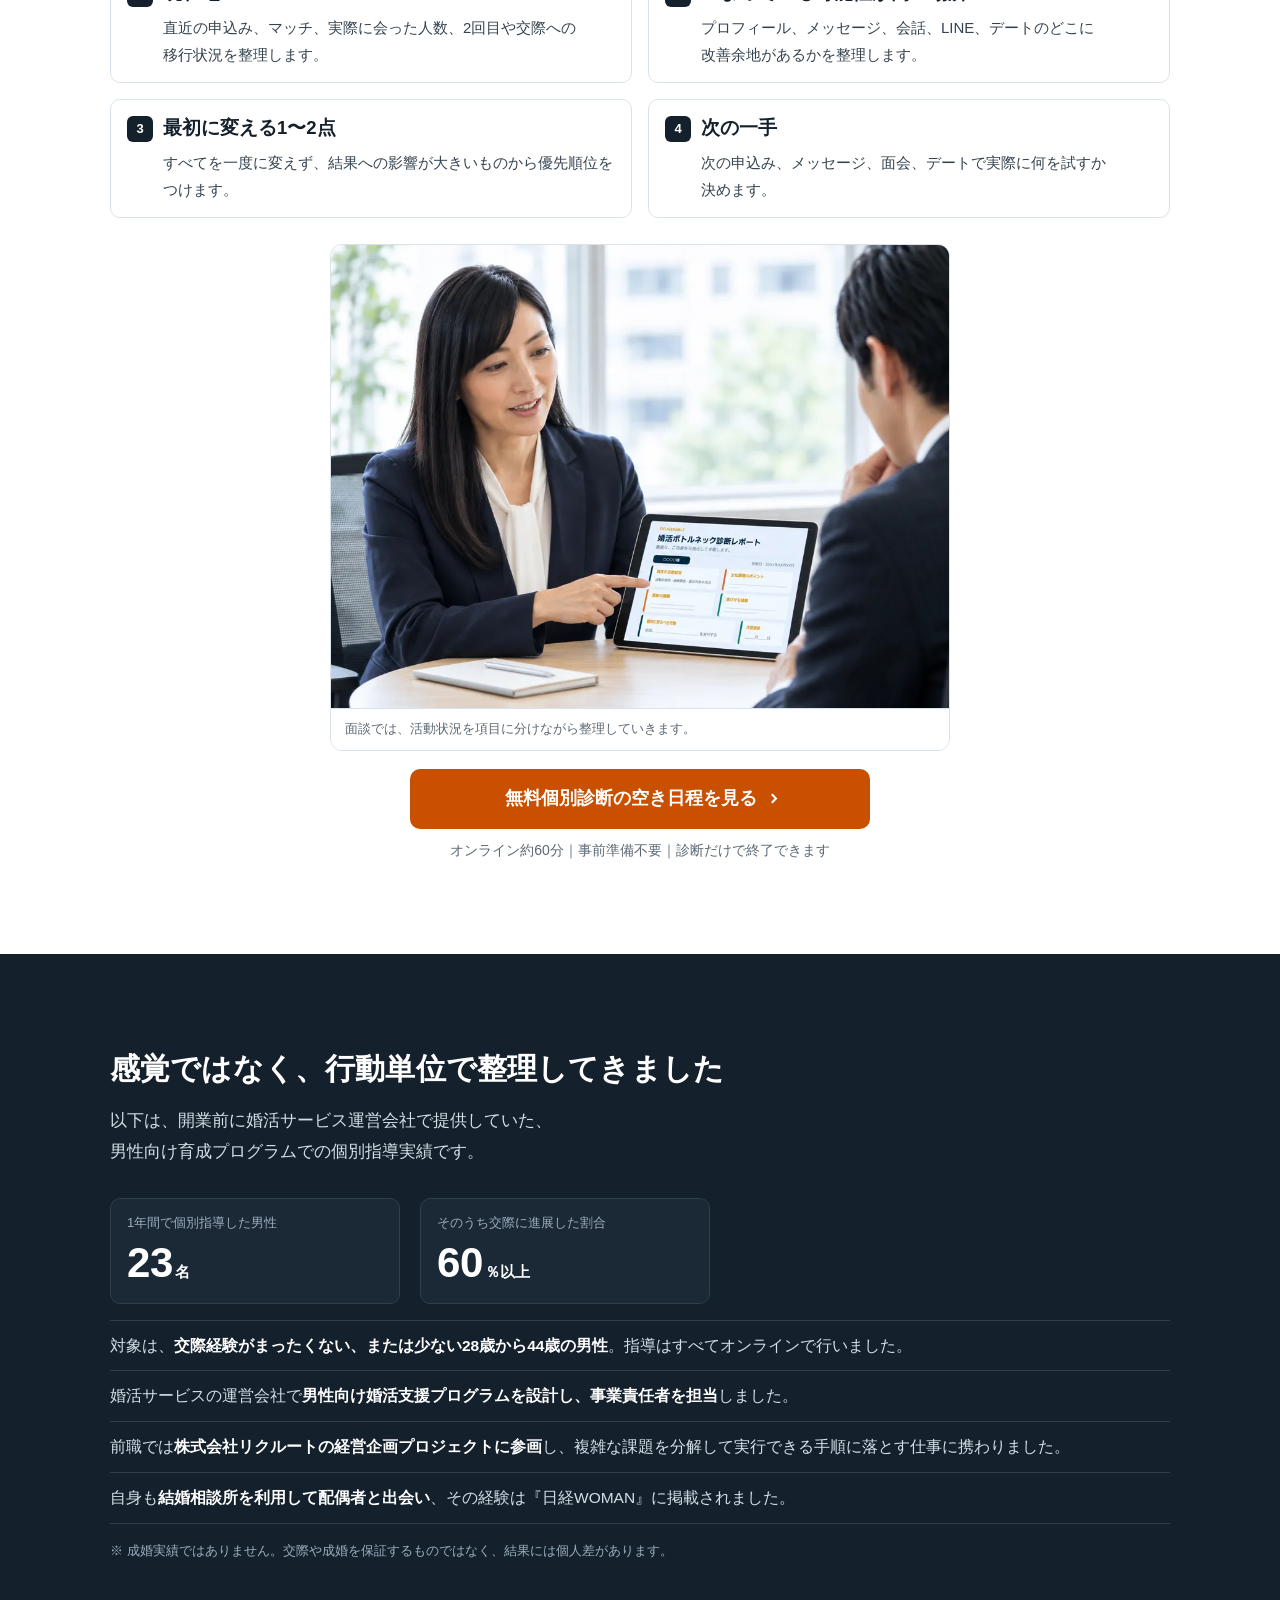
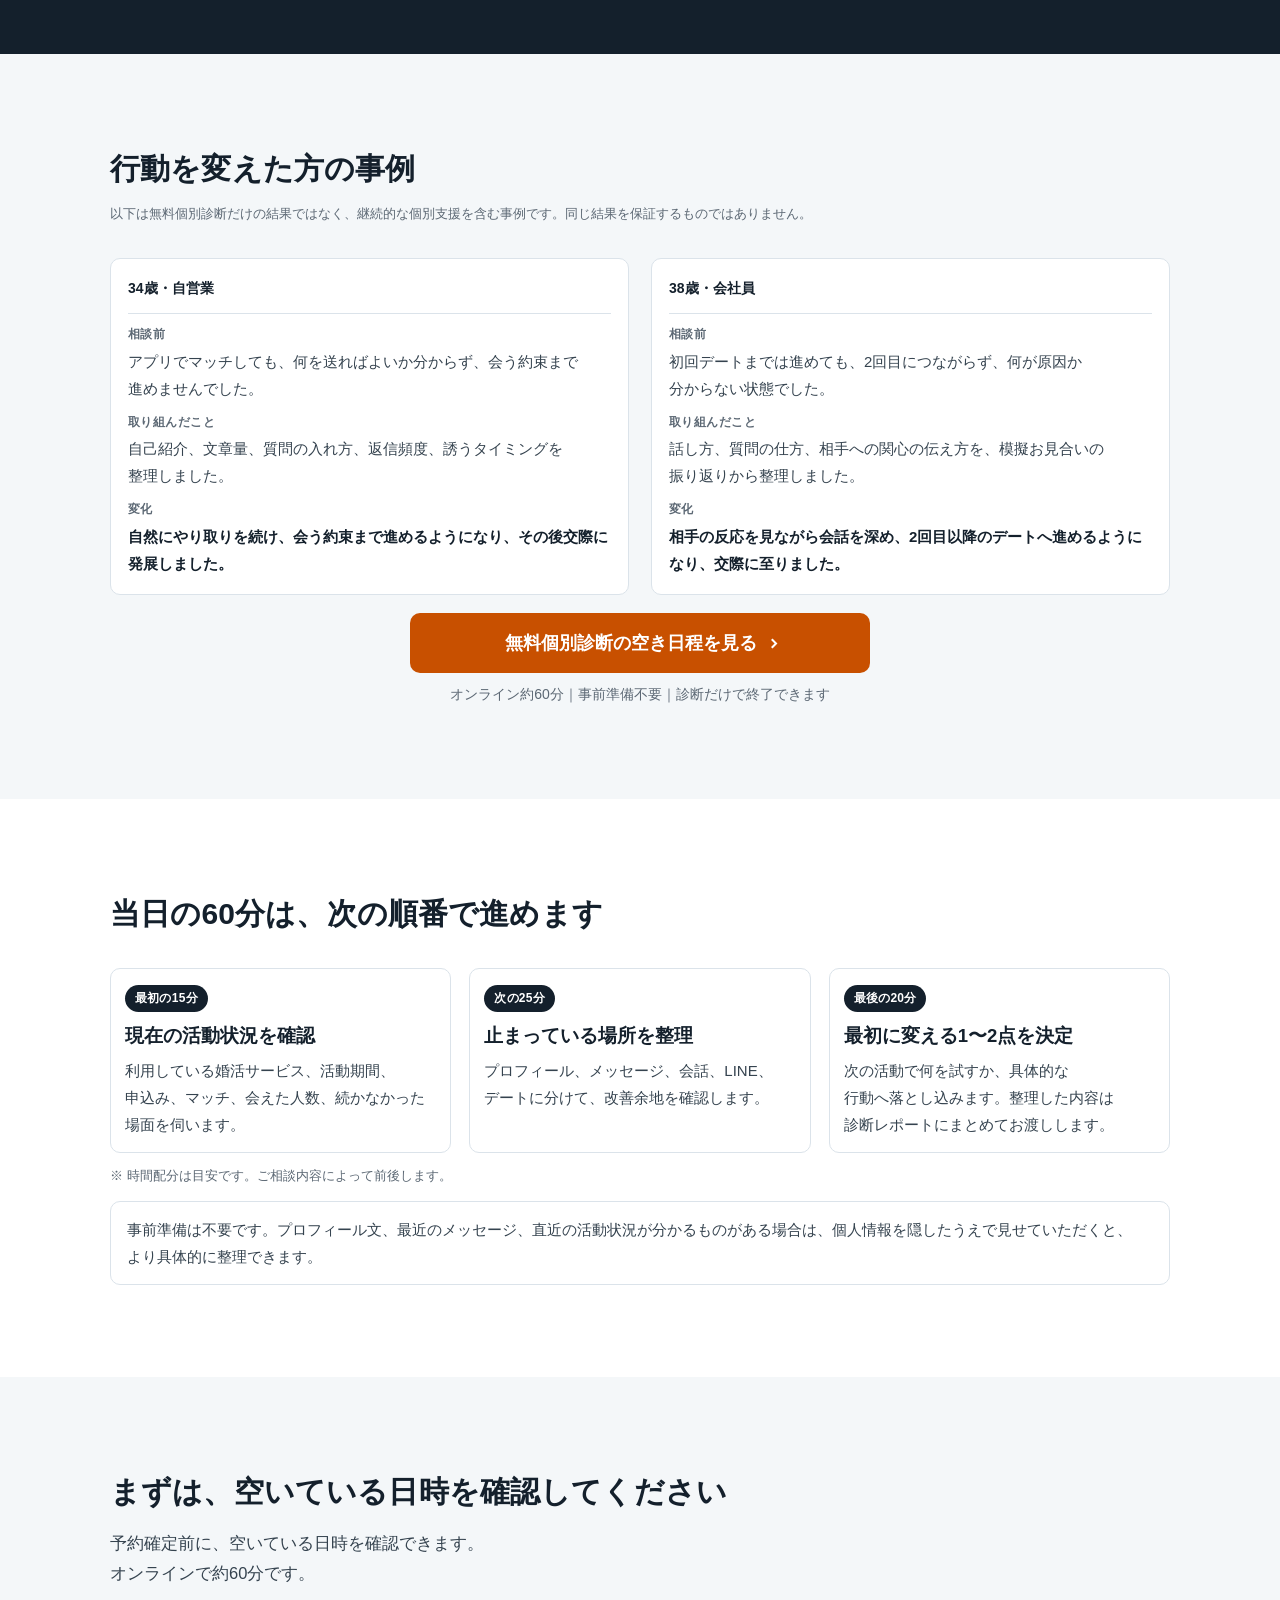
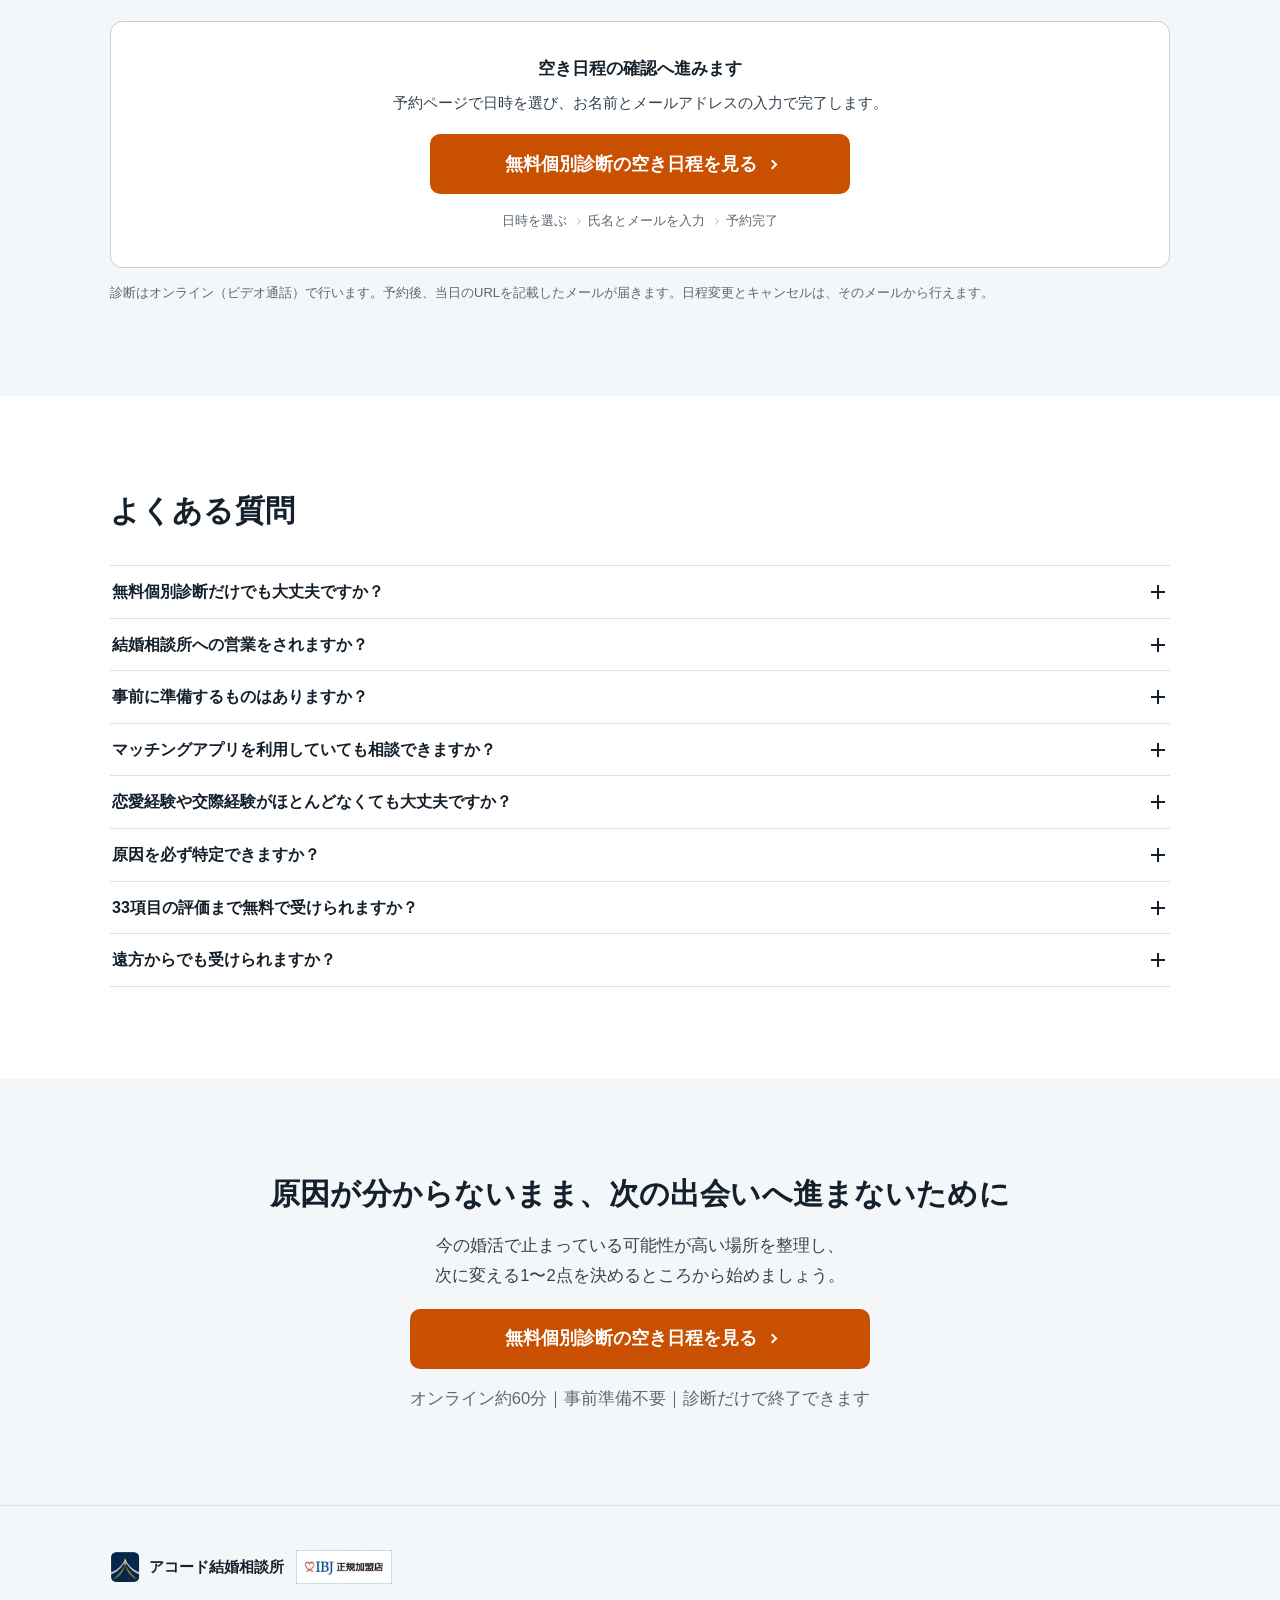
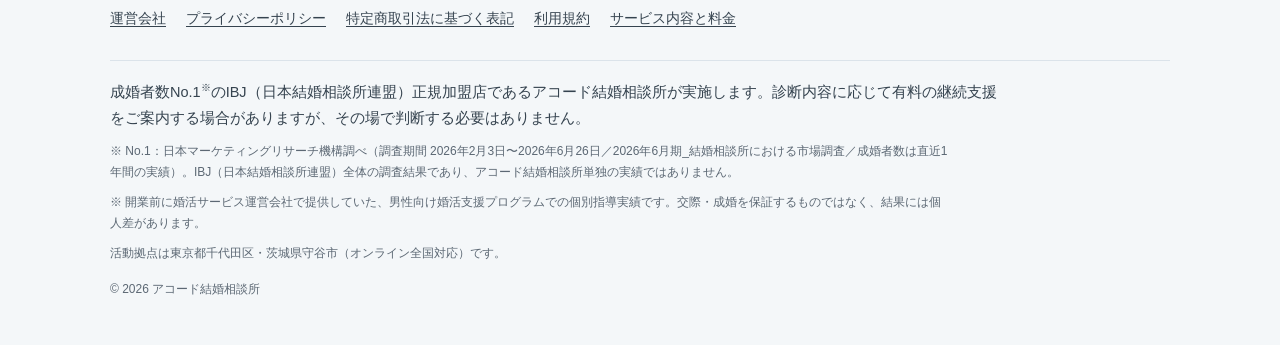
==== commit efcab62d: "Add files via upload" ====
--- a/index.html
+++ b/index.html
@@ -45,9 +45,9 @@
       <img src="assets/images/ibj.webp" width="112" height="40" alt="IBJ正規加盟店" decoding="async">
     </span>
     <div class="hd__cta">
-      <a class="btn" href="#booking" data-cta="header" aria-label="無料で空き日程を確認する">
-        <span class="hd__short" aria-hidden="true">空き日程を確認</span>
-        <span class="hd__full" aria-hidden="true">無料で空き日程を確認する</span>
+      <a class="btn" href="#booking" data-cta="header" aria-label="無料個別診断の空き日程を見る">
+        <span class="hd__short" aria-hidden="true">空き日程を見る</span>
+        <span class="hd__full" aria-hidden="true">無料個別診断の空き日程を見る</span>
         <i class="chev" aria-hidden="true"></i>
       </a>
     </div>
@@ -63,15 +63,17 @@
     <div class="hero__copy">
       <p class="hero__tag">婚活中の男性向け｜オンライン無料個別診断</p>
 
-      <h1>今の婚活、<br>どこで止まっていますか？</h1>
+      <h1>
+        <span class="ln"><span>婚活、</span><span>次は何を変えればいい？</span></span><span class="ln"><span>その答えを、</span><span>プロと見つける60分。</span></span>
+      </h1>
 
       <p class="hero__lede">
-        <span class="ln"><span>リクルートの経営企画プロジェクトを経て、</span><span>男性向け婚活支援プログラムを設計。</span></span><span class="ln"><span>1年間で23名を個別指導してきた担当者が、</span></span><span class="ln"><span>プロフィール、メッセージ、</span><span>会話、デートを整理し、</span></span><span class="ln"><b><span>次に変える1〜2点を</span><span>60分で明確にします。</span></b></span>
+        <span class="ln"><span>会えない。</span><span>会えても、</span><span>次につながらない。</span></span><span class="ln"><span>理由が分からないまま、</span><span>婚活を続けていませんか？</span></span><span class="ln"><span>これまでの活動を</span><span>一緒に振り返り、</span><span>自分では気づきにくい改善点と、</span><span>具体的な変え方を</span><span>ご提案します。</span></span><span class="ln"><b><span>次のメッセージやデートで</span><span>何を試すかまで、</span><span>一緒に決める</span><span>無料個別診断です。</span></b></span>
       </p>
 
       <div class="cta-block" id="heroCta">
         <a class="btn" href="#booking" data-cta="hero">
-          無料で空き日程を確認する<i class="chev" aria-hidden="true"></i>
+          無料個別診断の空き日程を見る<i class="chev" aria-hidden="true"></i>
         </a>
         <p class="cta-terms pw">
           <span>オンライン約60分｜事前準備不要｜</span><span>診断だけで終了できます</span>
@@ -79,17 +81,11 @@
         <p class="cta-terms cta-terms--mark pw"><span>整理した内容は、</span><span>診断レポートに</span><span>まとめてお渡しします</span></p>
       </div>
 
-      <p class="disclose pw">
-        <span>成婚者数No.1<sup>※</sup>のIBJ</span><span>（日本結婚相談所連盟）</span><span>正規加盟店である</span><span>アコード結婚相談所が実施します。</span><span>診断内容に応じて有料の継続支援をご案内する場合がありますが、</span><span>その場で判断する必要はありません。</span>
-      </p>
-      <p class="note disclose__src">※ No.1：日本マーケティングリサーチ機構調べ（調査期間 2026年2月3日〜2026年6月26日／2026年6月期_結婚相談所における市場調査／成婚者数は直近1年間の実績）。IBJ（日本結婚相談所連盟）全体の調査結果であり、アコード結婚相談所単独の実績ではありません。</p>
-
       <ul class="trust">
-        <li><span class="fig">23</span>名の男性を個別指導</li>
-        <li><span class="fig">60</span>％以上が交際に進展</li>
+        <li><span class="fig">23</span><span>名の男性を個別指導</span></li>
+        <li><span>過去ご支援したうち</span><span class="fig">60</span><span>％以上が交際に進展</span></li>
         <li class="trust__ibj is-plain"><img src="assets/images/ibj.webp" width="88" height="31" alt="IBJ正規加盟店" decoding="async"></li>
       </ul>
-      <p class="note trust__note">※ 開業前に婚活サービス運営会社で提供していた、男性向け婚活支援プログラムでの個別指導実績です。交際・成婚を保証するものではなく、結果には個人差があります。</p>
     </div>
 
     <!-- ファーストビュー画像 -->
@@ -97,7 +93,6 @@
       <figure class="shot">
         <img src="assets/images/hero.webp" width="760" height="760"
              alt="オンラインで婚活の状況を整理する個別診断の様子" decoding="async" fetchpriority="high">
-        <figcaption class="note">※ 画像はイメージです。</figcaption>
       </figure>
     </div>
   </div>
@@ -149,12 +144,12 @@
     <figure class="shot shot--wide">
       <img src="assets/images/diagnosis.webp" width="1000" height="750"
            alt="婚活のどこで止まっているかを項目に分けて整理していく様子" loading="lazy" decoding="async">
-      <figcaption class="note">面談では、活動状況を項目に分けながら整理していきます。※ 画像はイメージです。</figcaption>
+      <figcaption class="note">面談では、活動状況を項目に分けながら整理していきます。</figcaption>
     </figure>
 
     <div class="cta-block cta-block--c">
       <a class="btn" href="#booking" data-cta="deliverables">
-        無料で空き日程を確認する<i class="chev" aria-hidden="true"></i>
+        無料個別診断の空き日程を見る<i class="chev" aria-hidden="true"></i>
       </a>
       <p class="cta-terms">オンライン約60分｜事前準備不要｜診断だけで終了できます</p>
     </div>
@@ -221,7 +216,7 @@
     </div>
     <div class="cta-block cta-block--c">
       <a class="btn" href="#booking" data-cta="proof">
-        無料で空き日程を確認する<i class="chev" aria-hidden="true"></i>
+        無料個別診断の空き日程を見る<i class="chev" aria-hidden="true"></i>
       </a>
       <p class="cta-terms">オンライン約60分｜事前準備不要｜診断だけで終了できます</p>
     </div>
@@ -273,7 +268,7 @@
         <h3>空き日程の確認へ進みます</h3>
         <p class="pw"><span>予約ページで日時を選び、</span><span>お名前とメールアドレスの入力で完了します。</span></p>
         <a class="btn" href="https://timerex.net/s/ba.08h_1a1f/83cf8db1" id="bookingLink" data-booking-link>
-          無料で空き日程を確認する<i class="chev" aria-hidden="true"></i>
+          無料個別診断の空き日程を見る<i class="chev" aria-hidden="true"></i>
         </a>
         <ul class="booking__steps">
           <li>日時を選ぶ</li>
@@ -304,7 +299,7 @@
     <p class="pw"><span>今の婚活で止まっている可能性が高い場所を整理し、</span><span>次に変える1〜2点を決めるところから始めましょう。</span></p>
     <div class="cta-block cta-block--c">
       <a class="btn" href="#booking" data-cta="final">
-        無料で空き日程を確認する<i class="chev" aria-hidden="true"></i>
+        無料個別診断の空き日程を見る<i class="chev" aria-hidden="true"></i>
       </a>
       <p class="cta-terms">オンライン約60分｜事前準備不要｜診断だけで終了できます</p>
     </div>
@@ -331,13 +326,18 @@
       <a href="terms.html">利用規約</a>
       <a href="service.html">サービス内容と料金</a>
     </nav>
-    <p class="ft__meta">掲載している実績は、開業前に婚活サービス運営会社で提供していた男性向け育成プログラムでの個別指導実績です。成婚実績ではなく、交際・成婚を保証するものではありません。結果には個人差があります。活動拠点は東京都千代田区・茨城県守谷市（オンライン全国対応）です。</p>
+    <div class="ft__note">
+      <p class="ft__note-lead">成婚者数No.1<sup>※</sup>のIBJ（日本結婚相談所連盟）正規加盟店であるアコード結婚相談所が実施します。診断内容に応じて有料の継続支援をご案内する場合がありますが、その場で判断する必要はありません。</p>
+      <p class="ft__meta">※ No.1：日本マーケティングリサーチ機構調べ（調査期間 2026年2月3日〜2026年6月26日／2026年6月期_結婚相談所における市場調査／成婚者数は直近1年間の実績）。IBJ（日本結婚相談所連盟）全体の調査結果であり、アコード結婚相談所単独の実績ではありません。</p>
+      <p class="ft__meta">※ 開業前に婚活サービス運営会社で提供していた、男性向け婚活支援プログラムでの個別指導実績です。交際・成婚を保証するものではなく、結果には個人差があります。</p>
+      <p class="ft__meta">活動拠点は東京都千代田区・茨城県守谷市（オンライン全国対応）です。</p>
+    </div>
     <p class="ft__cp">&copy; 2026 アコード結婚相談所</p>
   </div>
 </footer>
 
 <div class="sticky" id="sticky">
-  <a class="btn" href="#booking" data-cta="mobile_sticky">無料で空き日程を確認<i class="chev" aria-hidden="true"></i></a>
+  <a class="btn" href="#booking" data-cta="mobile_sticky">無料個別診断の空き日程を見る<i class="chev" aria-hidden="true"></i></a>
 </div>
 
 </body>
--- a/assets/css/style.css
+++ b/assets/css/style.css
@@ -85,9 +85,9 @@
 /* --------------------------------------------------------------------------
    3. タイポグラフィ
    -------------------------------------------------------------------------- */
-h1{font-size:clamp(23px,7vw,29px);line-height:1.42;letter-spacing:.005em;font-weight:700}
-@media (min-width:768px){ h1{font-size:42px;line-height:1.34} }
-@media (min-width:1024px){ h1{font-size:46px} }
+h1{font-size:clamp(23px,5.9vw,30px);line-height:1.45;letter-spacing:.005em;font-weight:700}
+@media (min-width:768px){ h1{font-size:34px;line-height:1.38} }
+@media (min-width:1024px){ h1{font-size:36px} }
 
 h2{font-size:22px;line-height:1.5;letter-spacing:.005em}
 @media (min-width:768px){ h2{font-size:30px} }
@@ -190,6 +190,8 @@
 .hero__lede{margin-top:14px;font-size:15.5px;line-height:1.85;color:var(--body)}
 @media (min-width:768px){ .hero__lede{font-size:17px;max-width:34em} }
 .hero__lede b{color:var(--ink);font-weight:700}
+h1 .ln{display:block}
+h1 .ln>span{display:inline-block}
 .hero__lede .ln{display:block}
 .hero__lede .ln>span,.hero__lede .ln b>span{display:inline-block}
 
@@ -203,14 +205,10 @@
 }
 @media (min-width:768px){ .disclose{font-size:13px;max-width:44em} }
 
-.disclose sup{font-size:.7em;vertical-align:super;line-height:0}
-.disclose__src{margin-top:8px;font-size:11.5px;line-height:1.65}
-@media (min-width:768px){ .disclose__src{font-size:12px;max-width:52em} }
-
 /* 信頼要素 */
 .trust{display:flex;flex-wrap:wrap;gap:7px;margin-top:15px}
 .trust li{
-  display:flex;align-items:center;gap:5px;
+  display:flex;flex-wrap:wrap;align-items:center;gap:2px 5px;
   padding:7px 11px;border:1px solid var(--line);border-radius:8px;background:var(--paper);
   font-size:13px;font-weight:700;color:var(--ink);line-height:1.4;
 }
@@ -492,7 +490,12 @@
 .ft__links a{font-size:14px;color:var(--body);text-decoration:underline;
   text-underline-offset:3px;min-height:44px;display:inline-flex;align-items:center}
 .ft__links a:hover{color:var(--ink)}
-.ft__meta{margin-top:18px;font-size:12.5px;line-height:1.75;color:var(--muted)}
+.ft__note{margin-top:20px;padding-top:18px;border-top:1px solid var(--line)}
+.ft__note-lead{font-size:14px;line-height:1.8;color:var(--body)}
+@media (min-width:768px){ .ft__note-lead{font-size:14.5px;max-width:62em} }
+.ft__note-lead sup{font-size:.7em;vertical-align:super;line-height:0}
+.ft__meta{margin-top:10px;font-size:12px;line-height:1.7;color:var(--muted)}
+@media (min-width:768px){ .ft__meta{max-width:70em} }
 .ft__cp{margin-top:16px;font-size:12px;color:var(--muted)}
 
 /* --------------------------------------------------------------------------
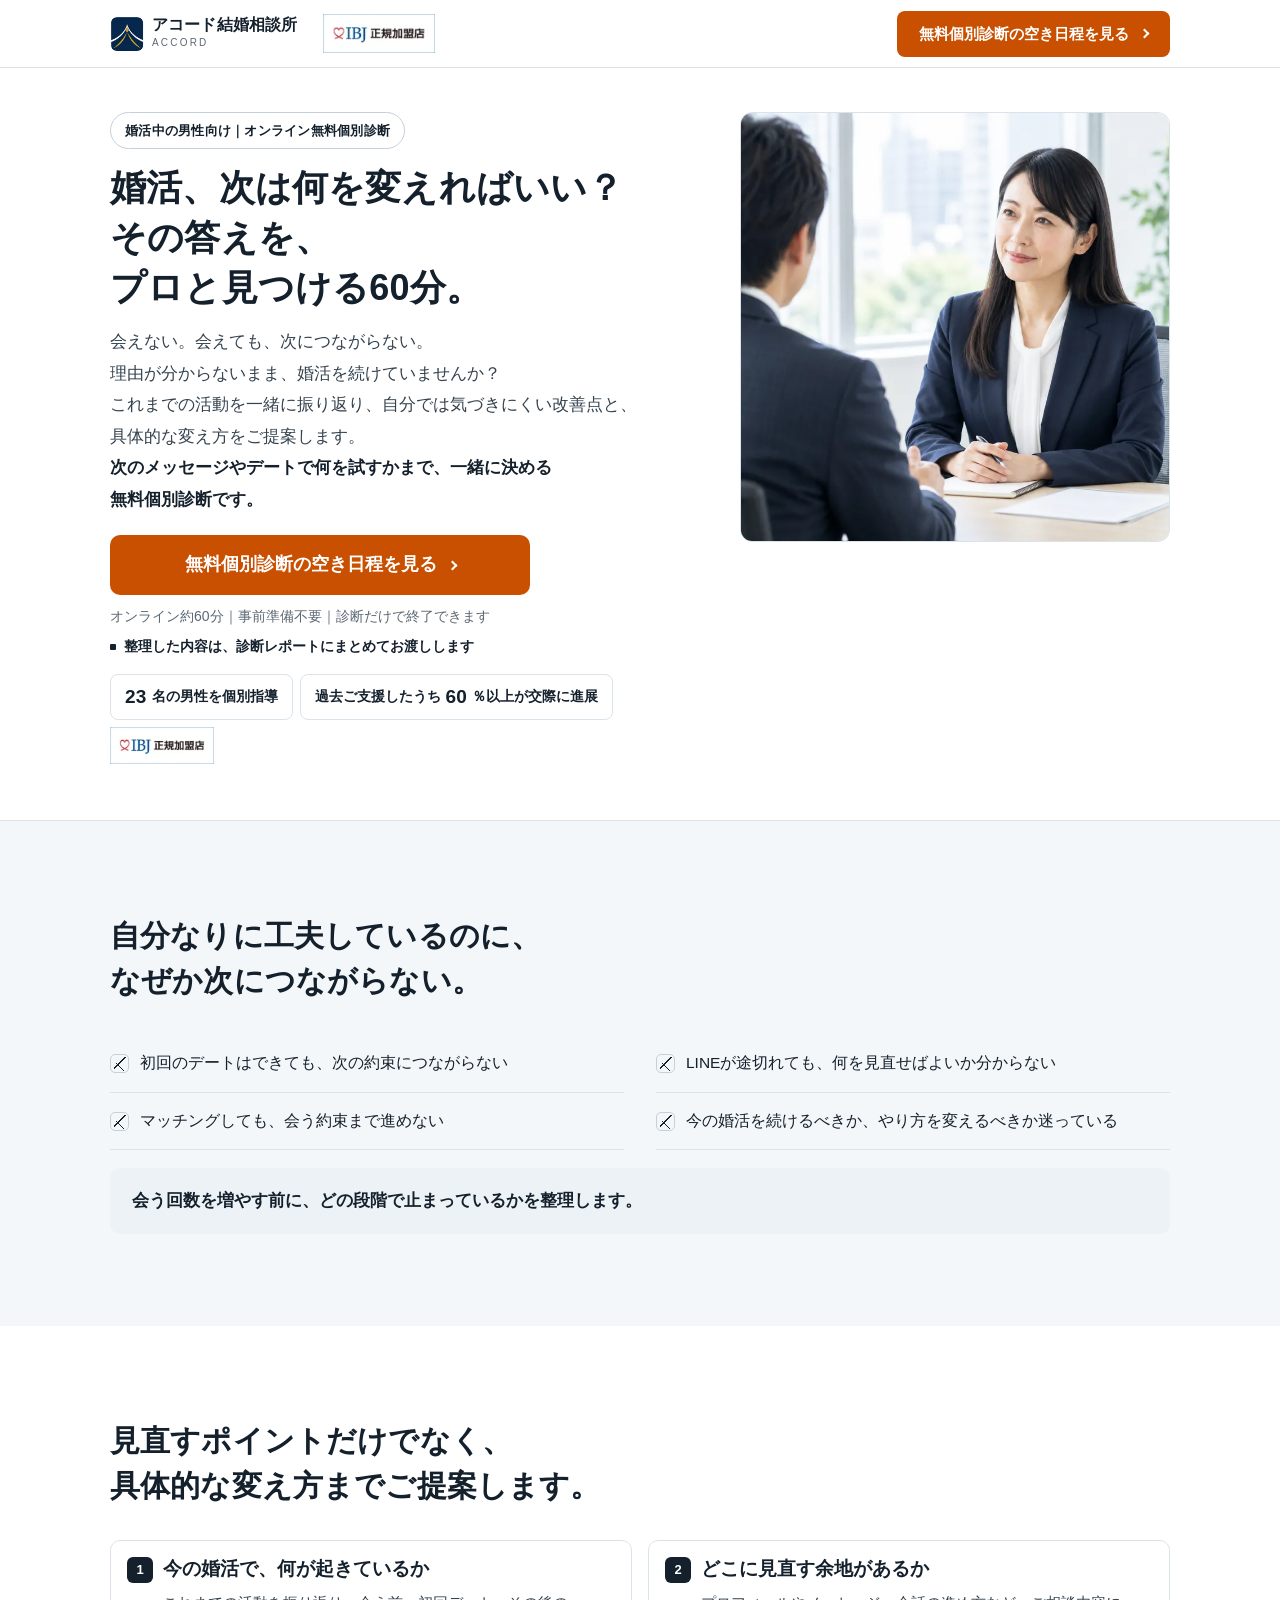
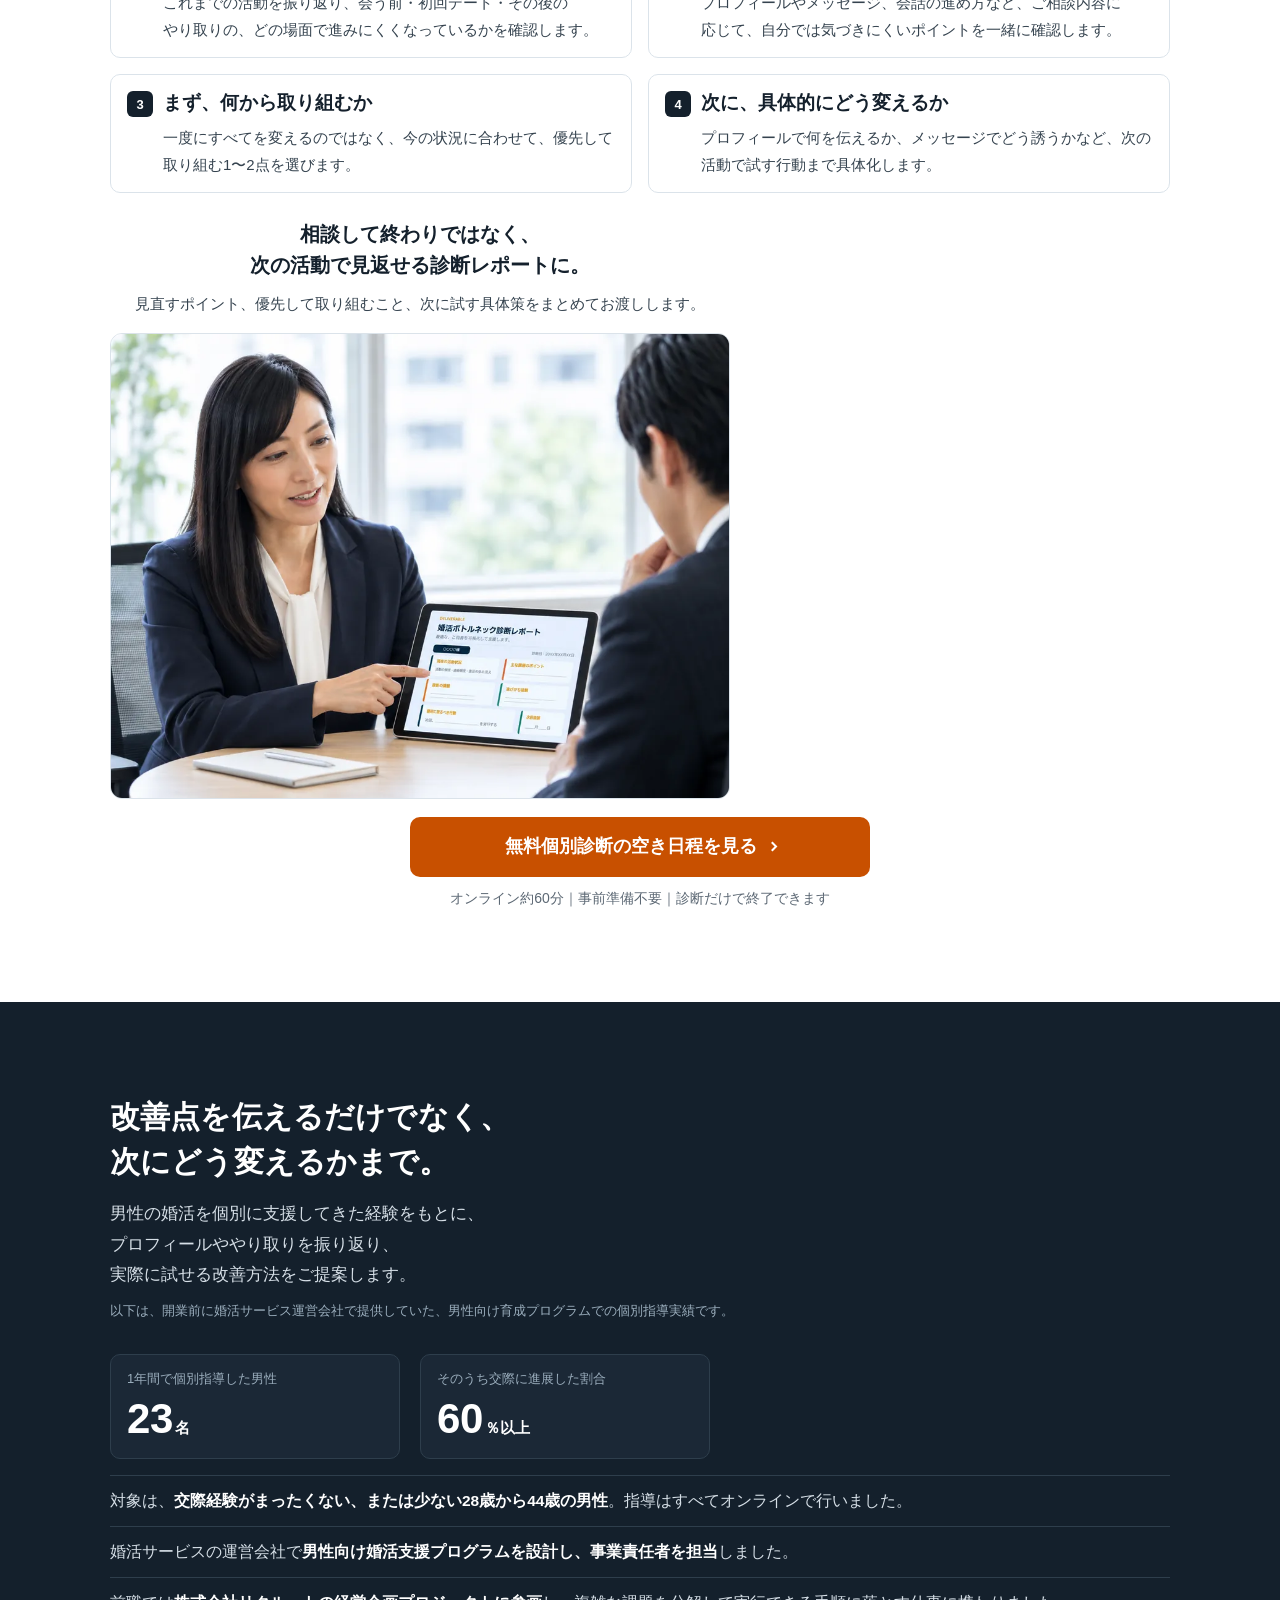
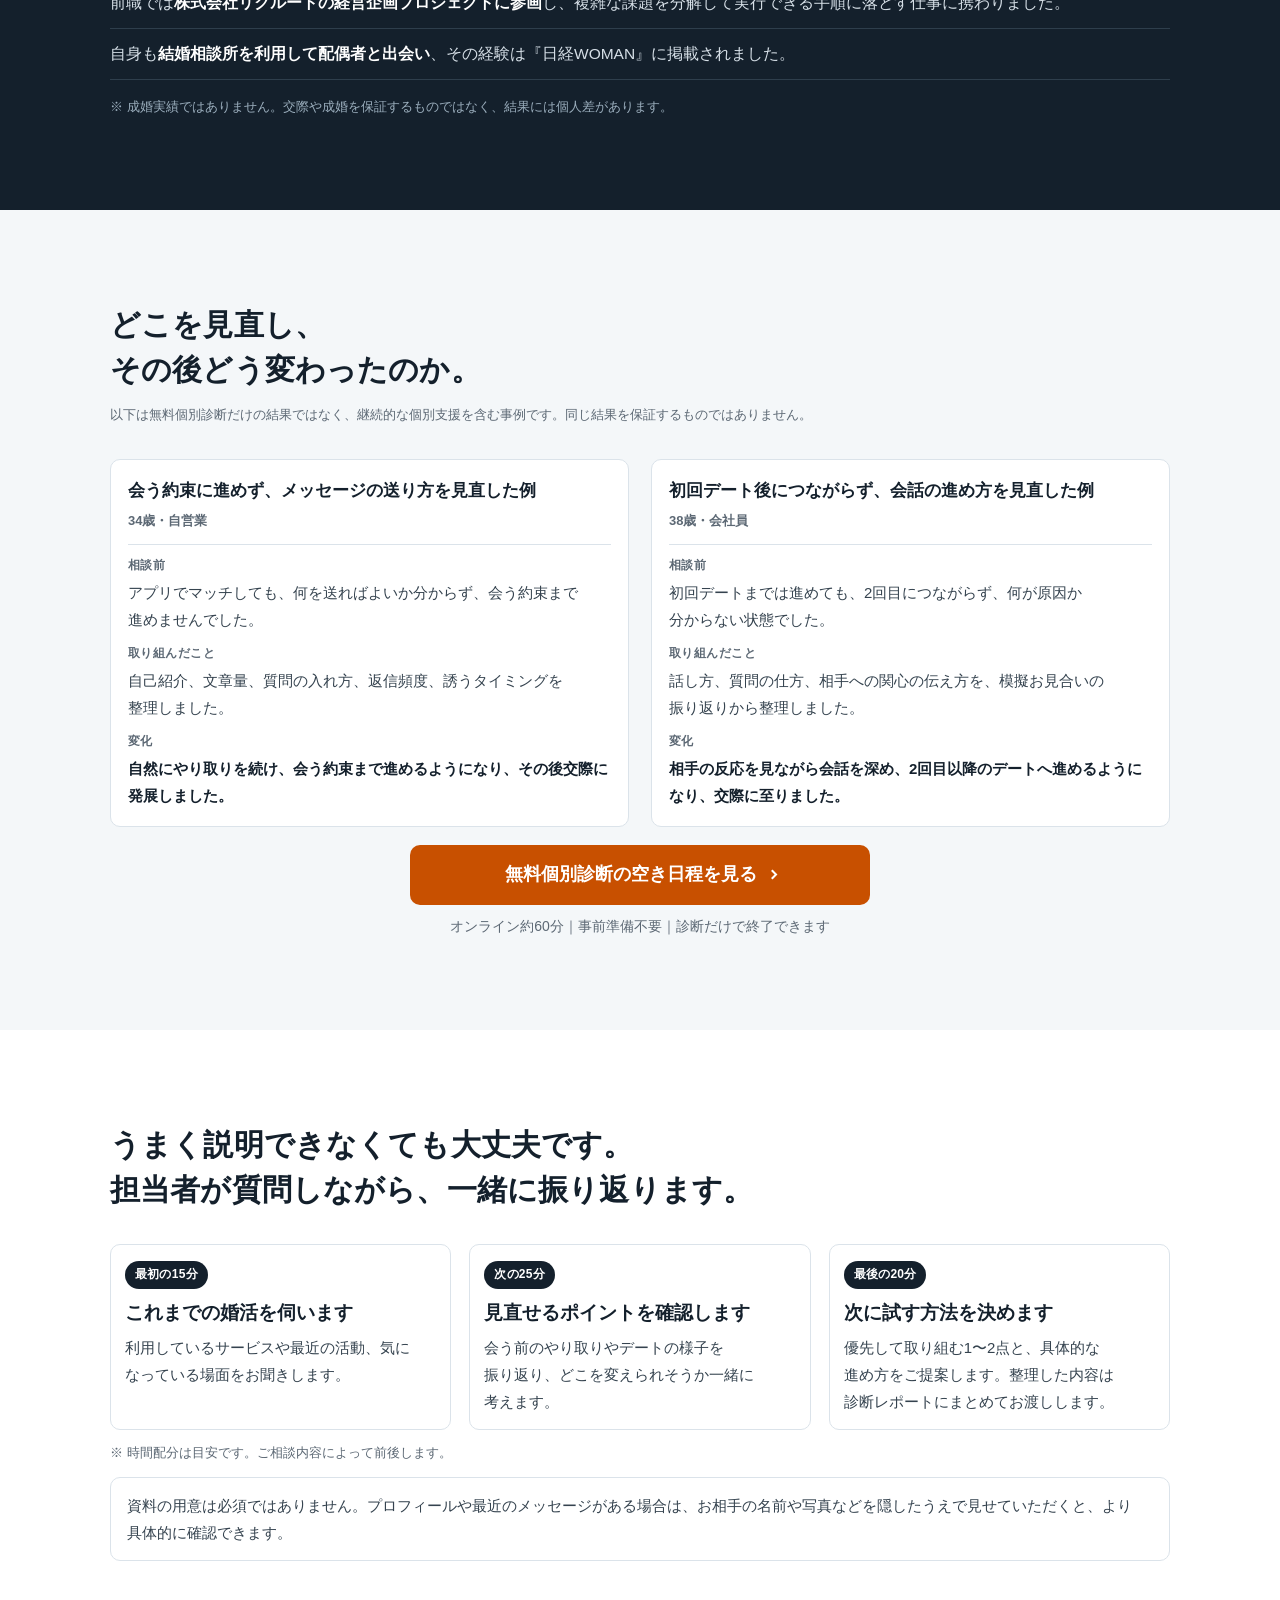
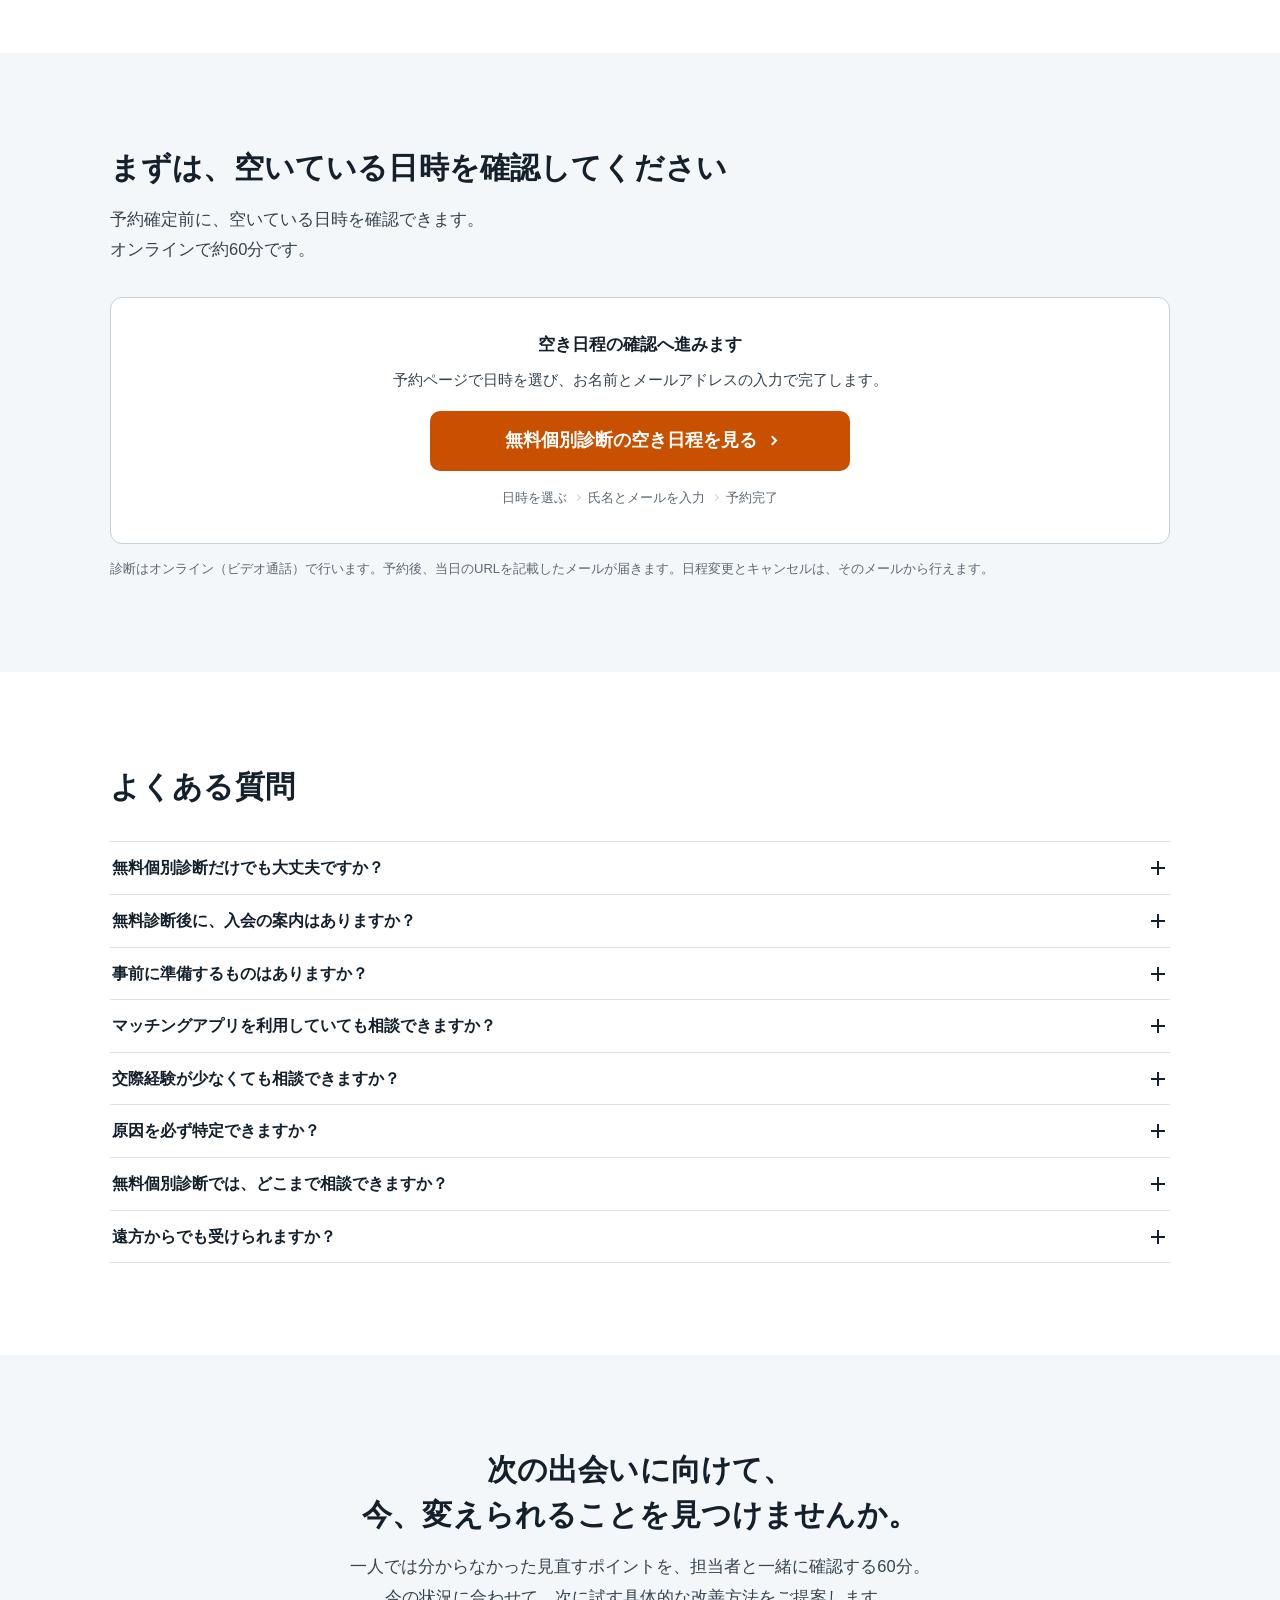
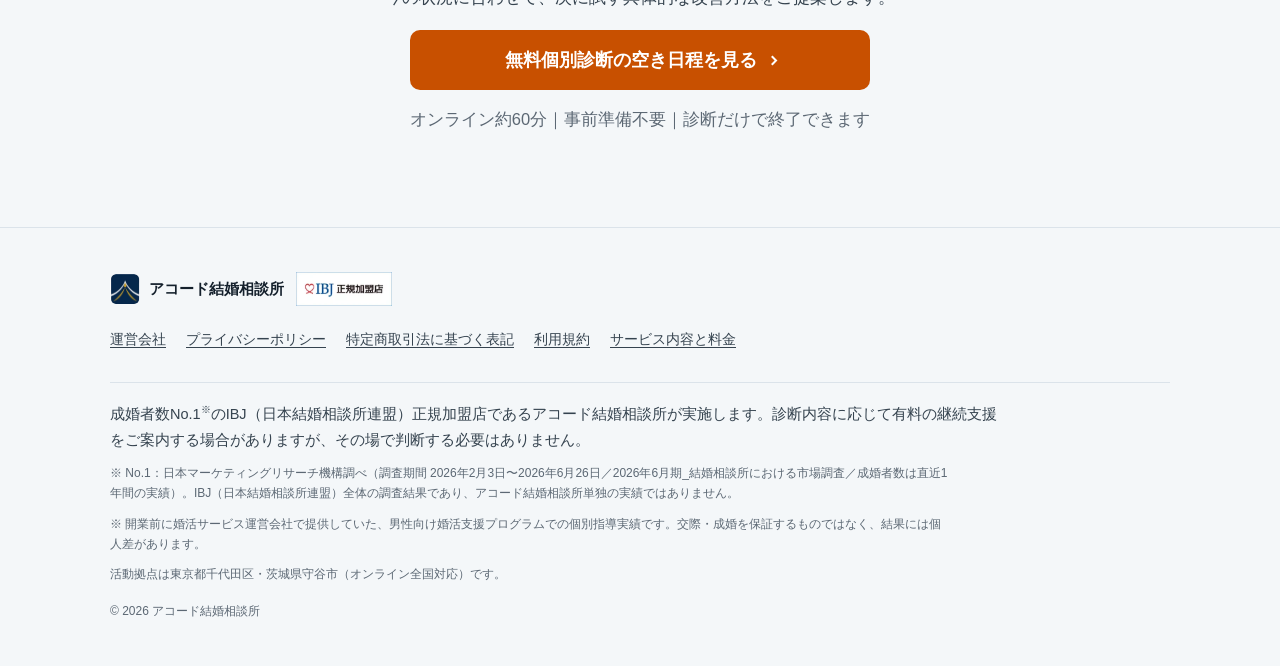
==== commit ed14eafa: "Add files via upload" ====
--- a/index.html
+++ b/index.html
@@ -102,16 +102,13 @@
 <section class="band band--tint">
   <div class="wrap">
     <div class="shead">
-      <h2 class="pw"><span>一つでも当てはまるなら、</span><span>相談対象です</span></h2>
+      <h2><span class="ln"><span>自分なりに</span><span>工夫しているのに、</span></span><span class="ln"><span>なぜか次に</span><span>つながらない。</span></span></h2>
     </div>
     <ul class="checks">
-      <li>マッチングしても、実際に会うところまで進まない</li>
-      <li>会えても、2回目のデートにつながらない</li>
-      <li>LINEやメッセージの途中で返信が止まる</li>
-      <li>直近でも複数人と会ったが、交際にならない</li>
-      <li>何が原因だったのか、自分では分からない</li>
-      <li>改善したいが、何から直せばよいか分からない</li>
-      <li>今のアプリや相談所を続けるべきか迷っている</li>
+      <li>初回のデートはできても、次の約束につながらない</li>
+      <li>LINEが途切れても、何を見直せばよいか分からない</li>
+      <li>マッチングしても、会う約束まで進めない</li>
+      <li>今の婚活を続けるべきか、やり方を変えるべきか迷っている</li>
     </ul>
     <p class="closer pw"><span>会う回数を増やす前に、</span><span>どの段階で止まっているかを整理します。</span></p>
   </div>
@@ -121,31 +118,34 @@
 <section class="band">
   <div class="wrap">
     <div class="shead">
-      <h2>60分で、次の4つを整理します</h2>
+      <h2><span class="ln"><span>見直すポイント</span><span>だけでなく、</span></span><span class="ln"><span>具体的な変え方まで</span><span>ご提案します。</span></span></h2>
     </div>
     <ol class="steps">
       <li>
-        <h3>現在地</h3>
-        <p>直近の申込み、マッチ、実際に会った人数、2回目や交際への移行状況を整理します。</p>
-      </li>
-      <li>
-        <h3>止まっている可能性が高い場所</h3>
-        <p>プロフィール、メッセージ、会話、LINE、デートのどこに改善余地があるかを整理します。</p>
-      </li>
-      <li>
-        <h3>最初に変える1〜2点</h3>
-        <p>すべてを一度に変えず、結果への影響が大きいものから優先順位をつけます。</p>
-      </li>
-      <li>
-        <h3>次の一手</h3>
-        <p>次の申込み、メッセージ、面会、デートで実際に何を試すか決めます。</p>
+        <h3>今の婚活で、何が起きているか</h3>
+        <p>これまでの活動を振り返り、会う前・初回デート・その後のやり取りの、どの場面で進みにくくなっているかを確認します。</p>
+      </li>
+      <li>
+        <h3>どこに見直す余地があるか</h3>
+        <p>プロフィールやメッセージ、会話の進め方など、ご相談内容に応じて、自分では気づきにくいポイントを一緒に確認します。</p>
+      </li>
+      <li>
+        <h3>まず、何から取り組むか</h3>
+        <p>一度にすべてを変えるのではなく、今の状況に合わせて、優先して取り組む1〜2点を選びます。</p>
+      </li>
+      <li>
+        <h3>次に、具体的にどう変えるか</h3>
+        <p>プロフィールで何を伝えるか、メッセージでどう誘うかなど、次の活動で試す行動まで具体化します。</p>
       </li>
     </ol>
-    <figure class="shot shot--wide">
-      <img src="assets/images/diagnosis.webp" width="1000" height="750"
-           alt="婚活のどこで止まっているかを項目に分けて整理していく様子" loading="lazy" decoding="async">
-      <figcaption class="note">面談では、活動状況を項目に分けながら整理していきます。</figcaption>
-    </figure>
+    <div class="report">
+      <h3><span class="ln"><span>相談して終わりではなく、</span></span><span class="ln"><span>次の活動で見返せる</span><span>診断レポートに。</span></span></h3>
+      <p>見直すポイント、優先して取り組むこと、次に試す具体策をまとめてお渡しします。</p>
+      <figure class="shot">
+        <img src="assets/images/diagnosis.webp" width="1000" height="750"
+             alt="診断レポートを見ながら、見直すポイントを確認している様子" loading="lazy" decoding="async">
+      </figure>
+    </div>
 
     <div class="cta-block cta-block--c">
       <a class="btn" href="#booking" data-cta="deliverables">
@@ -160,8 +160,9 @@
 <section class="band band--ink">
   <div class="wrap">
     <div class="shead">
-      <h2 class="pw"><span>感覚ではなく、</span><span>行動単位で整理してきました</span></h2>
-      <p class="lede pw"><span>以下は、開業前に</span><span>婚活サービス運営会社で提供していた、</span><span>男性向け育成プログラムでの</span><span>個別指導実績です。</span></p>
+      <h2><span class="ln"><span>改善点を伝える</span><span>だけでなく、</span></span><span class="ln"><span>次にどう変えるかまで。</span></span></h2>
+      <p class="lede pw"><span>男性の婚活を個別に支援してきた経験をもとに、</span><span>プロフィールややり取りを振り返り、</span><span>実際に試せる改善方法をご提案します。</span></p>
+      <p class="note proof__src pw"><span>以下は、開業前に</span><span>婚活サービス運営会社で提供していた、</span><span>男性向け育成プログラムでの</span><span>個別指導実績です。</span></p>
     </div>
     <ul class="figs">
       <li>
@@ -187,12 +188,13 @@
 <section class="band band--tint">
   <div class="wrap">
     <div class="shead">
-      <h2>行動を変えた方の事例</h2>
+      <h2><span class="ln"><span>どこを見直し、</span></span><span class="ln"><span>その後どう変わったのか。</span></span></h2>
       <p class="note" style="margin-top:12px">以下は無料個別診断だけの結果ではなく、継続的な個別支援を含む事例です。同じ結果を保証するものではありません。</p>
     </div>
     <div class="cases">
       <article class="case">
-        <p class="case__who">34歳・自営業</p>
+        <p class="case__title">会う約束に進めず、メッセージの送り方を見直した例</p>
+          <p class="case__who">34歳・自営業</p>
         <dl>
           <dt>相談前</dt>
           <dd>アプリでマッチしても、何を送ればよいか分からず、会う約束まで進めませんでした。</dd>
@@ -203,7 +205,8 @@
         </dl>
       </article>
       <article class="case">
-        <p class="case__who">38歳・会社員</p>
+        <p class="case__title">初回デート後につながらず、会話の進め方を見直した例</p>
+          <p class="case__who">38歳・会社員</p>
         <dl>
           <dt>相談前</dt>
           <dd>初回デートまでは進めても、2回目につながらず、何が原因か分からない状態でした。</dd>
@@ -227,27 +230,27 @@
 <section class="band">
   <div class="wrap">
     <div class="shead">
-      <h2>当日の60分は、次の順番で進めます</h2>
+      <h2><span class="ln"><span>うまく説明できなくても</span><span>大丈夫です。</span></span><span class="ln"><span>担当者が質問しながら、</span><span>一緒に振り返ります。</span></span></h2>
     </div>
     <ol class="flow">
       <li>
         <p class="t">最初の15分</p>
-        <h3>現在の活動状況を確認</h3>
-        <p>利用している婚活サービス、活動期間、申込み、マッチ、会えた人数、続かなかった場面を伺います。</p>
+        <h3>これまでの婚活を伺います</h3>
+        <p>利用しているサービスや最近の活動、気になっている場面をお聞きします。</p>
       </li>
       <li>
         <p class="t">次の25分</p>
-        <h3>止まっている場所を整理</h3>
-        <p>プロフィール、メッセージ、会話、LINE、デートに分けて、改善余地を確認します。</p>
+        <h3>見直せるポイントを確認します</h3>
+        <p>会う前のやり取りやデートの様子を振り返り、どこを変えられそうか一緒に考えます。</p>
       </li>
       <li>
         <p class="t">最後の20分</p>
-        <h3>最初に変える1〜2点を決定</h3>
-        <p>次の活動で何を試すか、具体的な行動へ落とし込みます。整理した内容は診断レポートにまとめてお渡しします。</p>
+        <h3>次に試す方法を決めます</h3>
+        <p>優先して取り組む1〜2点と、具体的な進め方をご提案します。整理した内容は診断レポートにまとめてお渡しします。</p>
       </li>
     </ol>
     <p class="note" style="margin-top:12px">※ 時間配分は目安です。ご相談内容によって前後します。</p>
-    <p class="prep">事前準備は不要です。プロフィール文、最近のメッセージ、直近の活動状況が分かるものがある場合は、個人情報を隠したうえで見せていただくと、より具体的に整理できます。</p>
+    <p class="prep">資料の用意は必須ではありません。プロフィールや最近のメッセージがある場合は、お相手の名前や写真などを隠したうえで見せていただくと、より具体的に確認できます。</p>
   </div>
 </section>
 
@@ -295,8 +298,8 @@
 <!-- ================= 9. 最終案内 ================= -->
 <section class="band band--tint final" id="final">
   <div class="wrap">
-    <h2 class="pw"><span>原因が分からないまま、</span><span>次の出会いへ進まないために</span></h2>
-    <p class="pw"><span>今の婚活で止まっている可能性が高い場所を整理し、</span><span>次に変える1〜2点を決めるところから始めましょう。</span></p>
+    <h2><span class="ln"><span>次の出会いに向けて、</span></span><span class="ln"><span>今、変えられることを</span><span>見つけませんか。</span></span></h2>
+    <p class="pw"><span>一人では分からなかった見直すポイントを、</span><span>担当者と一緒に確認する60分。</span><span>今の状況に合わせて、</span><span>次に試す具体的な改善方法をご提案します。</span></p>
     <div class="cta-block cta-block--c">
       <a class="btn" href="#booking" data-cta="final">
         無料個別診断の空き日程を見る<i class="chev" aria-hidden="true"></i>
--- a/assets/css/style.css
+++ b/assets/css/style.css
@@ -190,10 +190,8 @@
 .hero__lede{margin-top:14px;font-size:15.5px;line-height:1.85;color:var(--body)}
 @media (min-width:768px){ .hero__lede{font-size:17px;max-width:34em} }
 .hero__lede b{color:var(--ink);font-weight:700}
-h1 .ln{display:block}
-h1 .ln>span{display:inline-block}
-.hero__lede .ln{display:block}
-.hero__lede .ln>span,.hero__lede .ln b>span{display:inline-block}
+.ln{display:block}
+.ln>span,.ln b>span{display:inline-block}
 
 .hero .cta-block{margin-top:20px}
 @media (min-width:1024px){ .hero .cta-block .btn{max-width:420px} }
@@ -269,6 +267,11 @@
 .hero__media .shot figcaption{font-size:11.5px}
 .hero__media .shot{margin-top:22px}
 @media (min-width:1024px){ .hero__media .shot{margin-top:0;position:sticky;top:calc(var(--hd) + 20px)} }
+.report{max-width:620px;margin:26px auto 0;text-align:center}
+.report h3{font-size:17.5px;line-height:1.55}
+@media (min-width:768px){ .report h3{font-size:20px} }
+.report>p{margin-top:9px;font-size:15px;line-height:1.8}
+.report .shot{margin-top:16px}
 .shot--wide{max-width:620px;margin:20px auto 0}
 @media (min-width:768px){ .shot--wide{margin-top:26px} }
 
@@ -342,6 +345,7 @@
 /* --------------------------------------------------------------------------
    9. 実績
    -------------------------------------------------------------------------- */
+.proof__src{margin-top:10px}
 .figs{display:grid;grid-template-columns:1fr 1fr;gap:10px;margin-bottom:16px}
 @media (min-width:768px){ .figs{gap:20px;max-width:600px} }
 .figs li{padding:14px 16px;border:1px solid #2E3E4C;border-radius:var(--r);background:#1B2836}
@@ -362,7 +366,9 @@
 .cases{display:grid;gap:12px}
 @media (min-width:768px){ .cases{grid-template-columns:1fr 1fr;gap:22px} }
 .case{border:1px solid var(--line);border-radius:var(--r);background:var(--paper);padding:17px}
-.case__who{font-size:14px;font-weight:700;color:var(--ink);padding-bottom:12px;
+.case__title{font-size:15.5px;font-weight:700;line-height:1.6;color:var(--ink)}
+@media (min-width:768px){ .case__title{font-size:16.5px} }
+.case__who{margin-top:6px;font-size:13px;font-weight:700;color:var(--muted);padding-bottom:12px;
   border-bottom:1px solid var(--line)}
 .case dl{margin:0}
 .case dt{margin-top:10px;font-size:11.5px;font-weight:700;letter-spacing:.04em;color:var(--muted)}
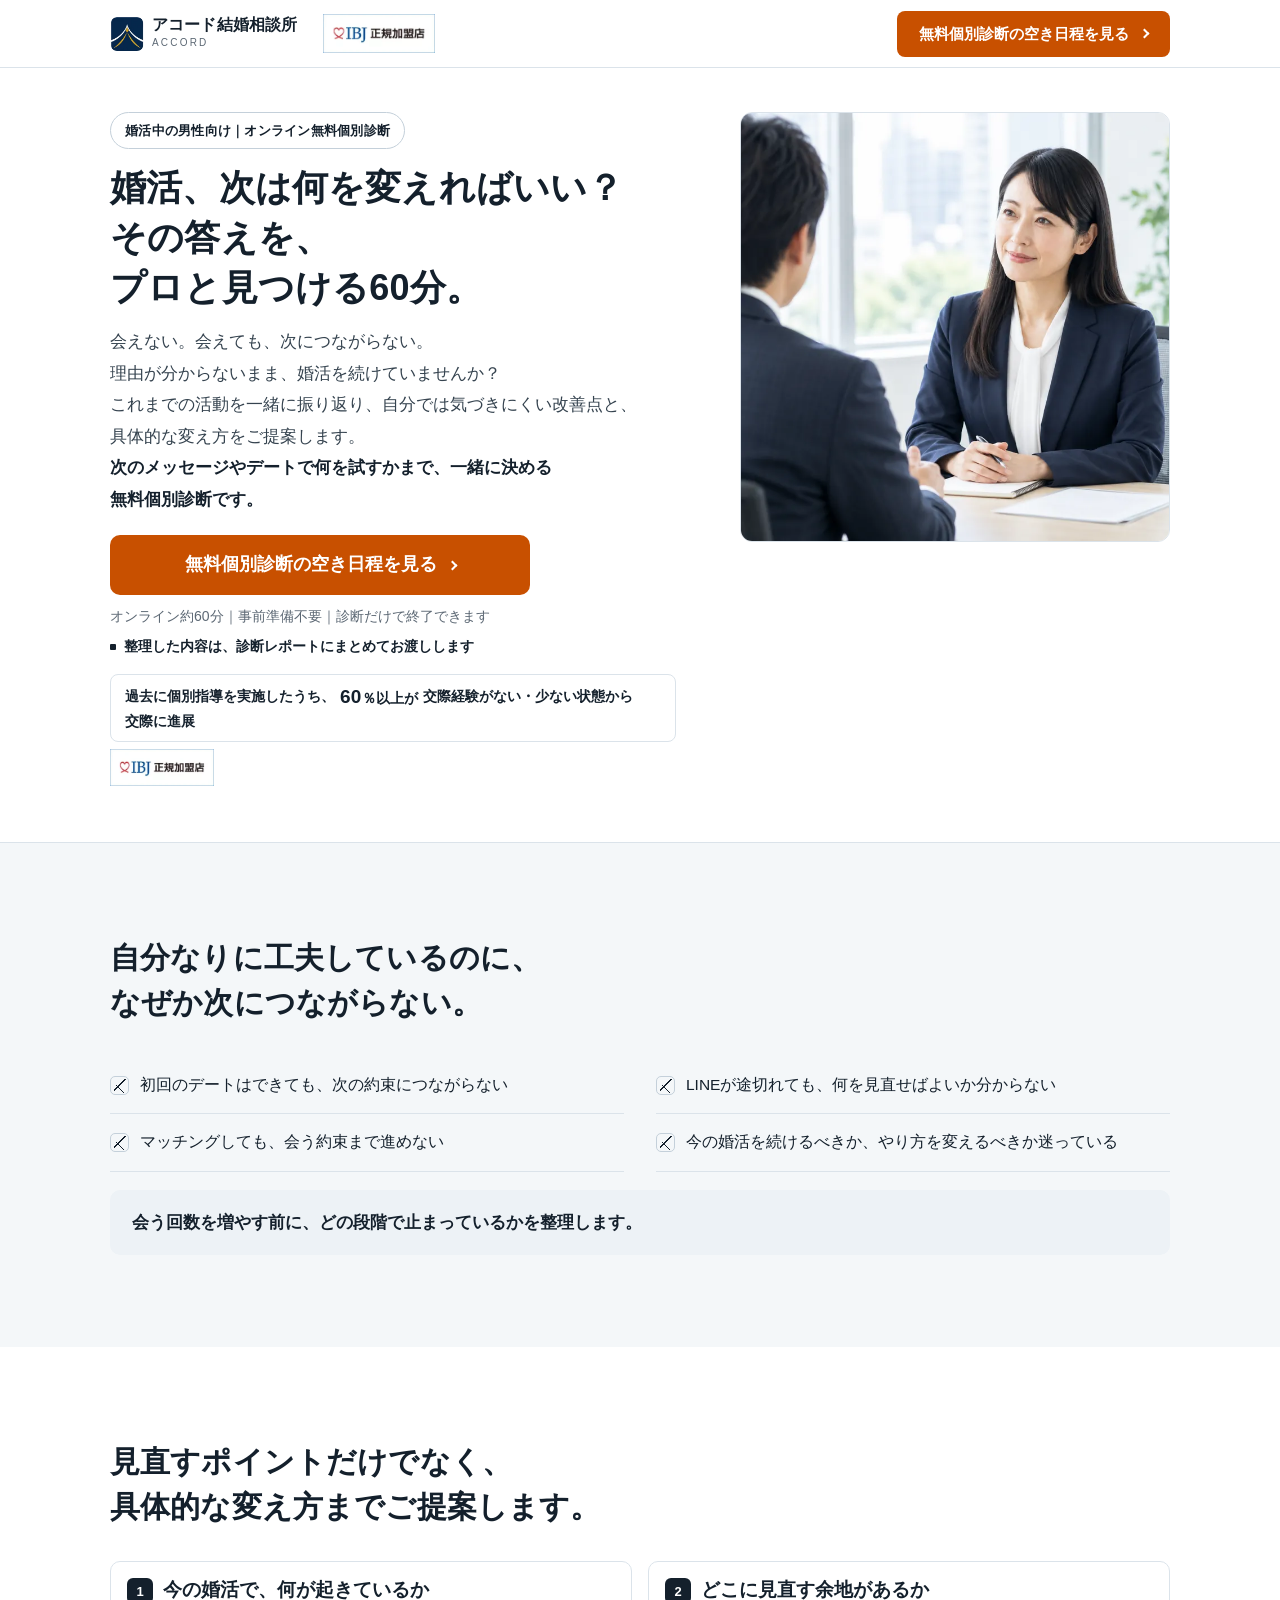
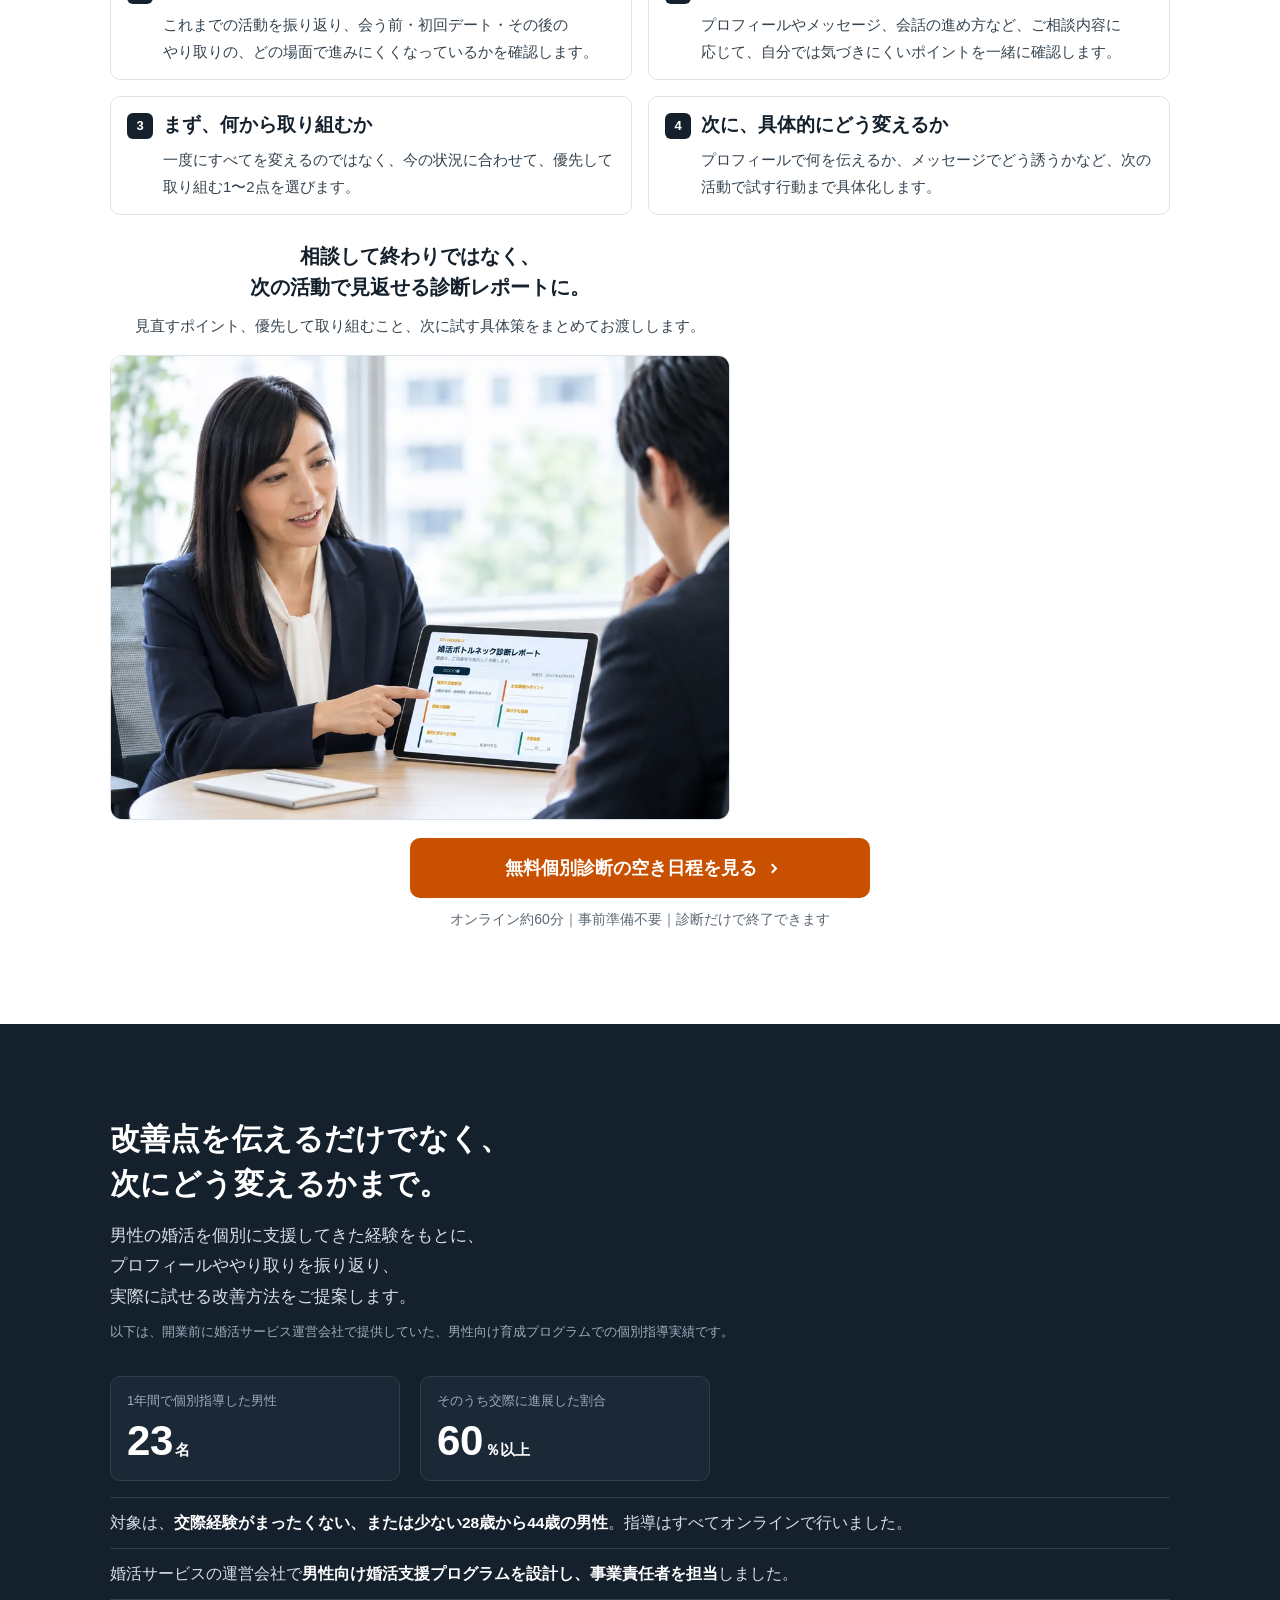
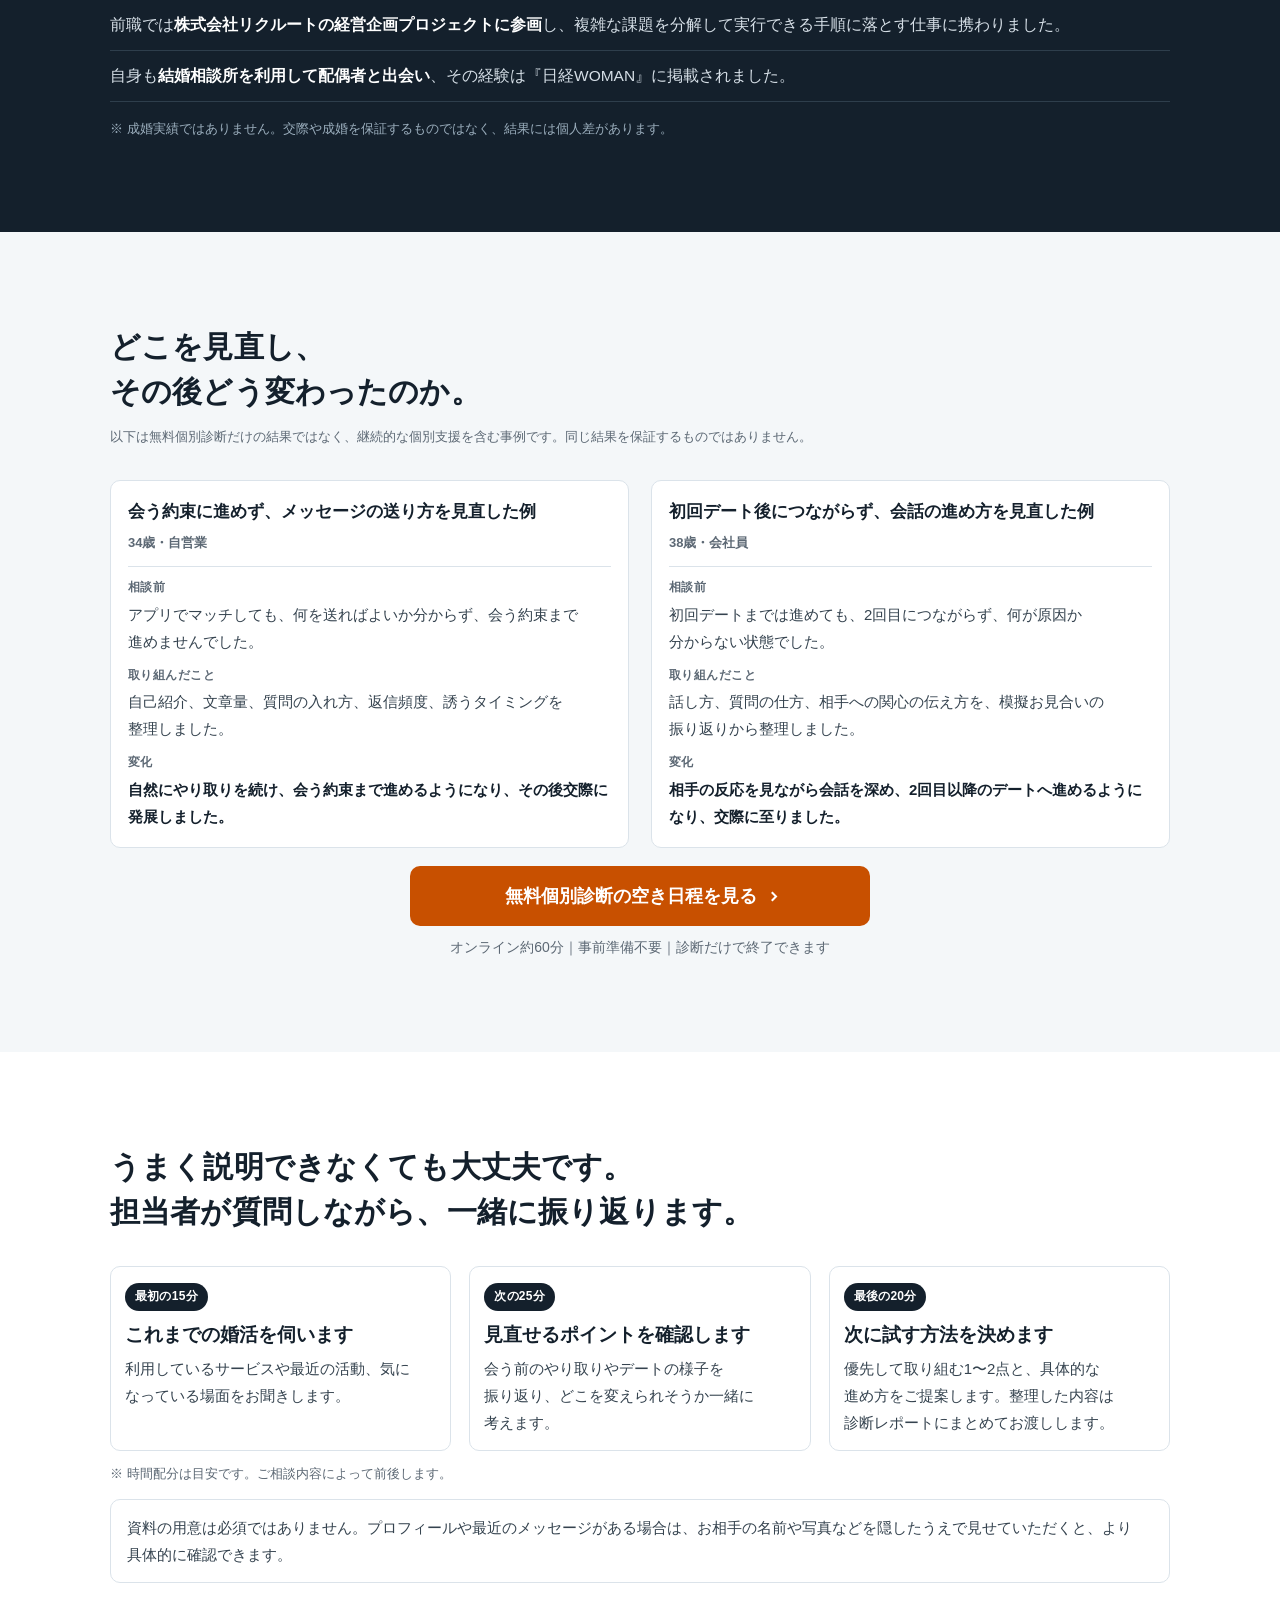
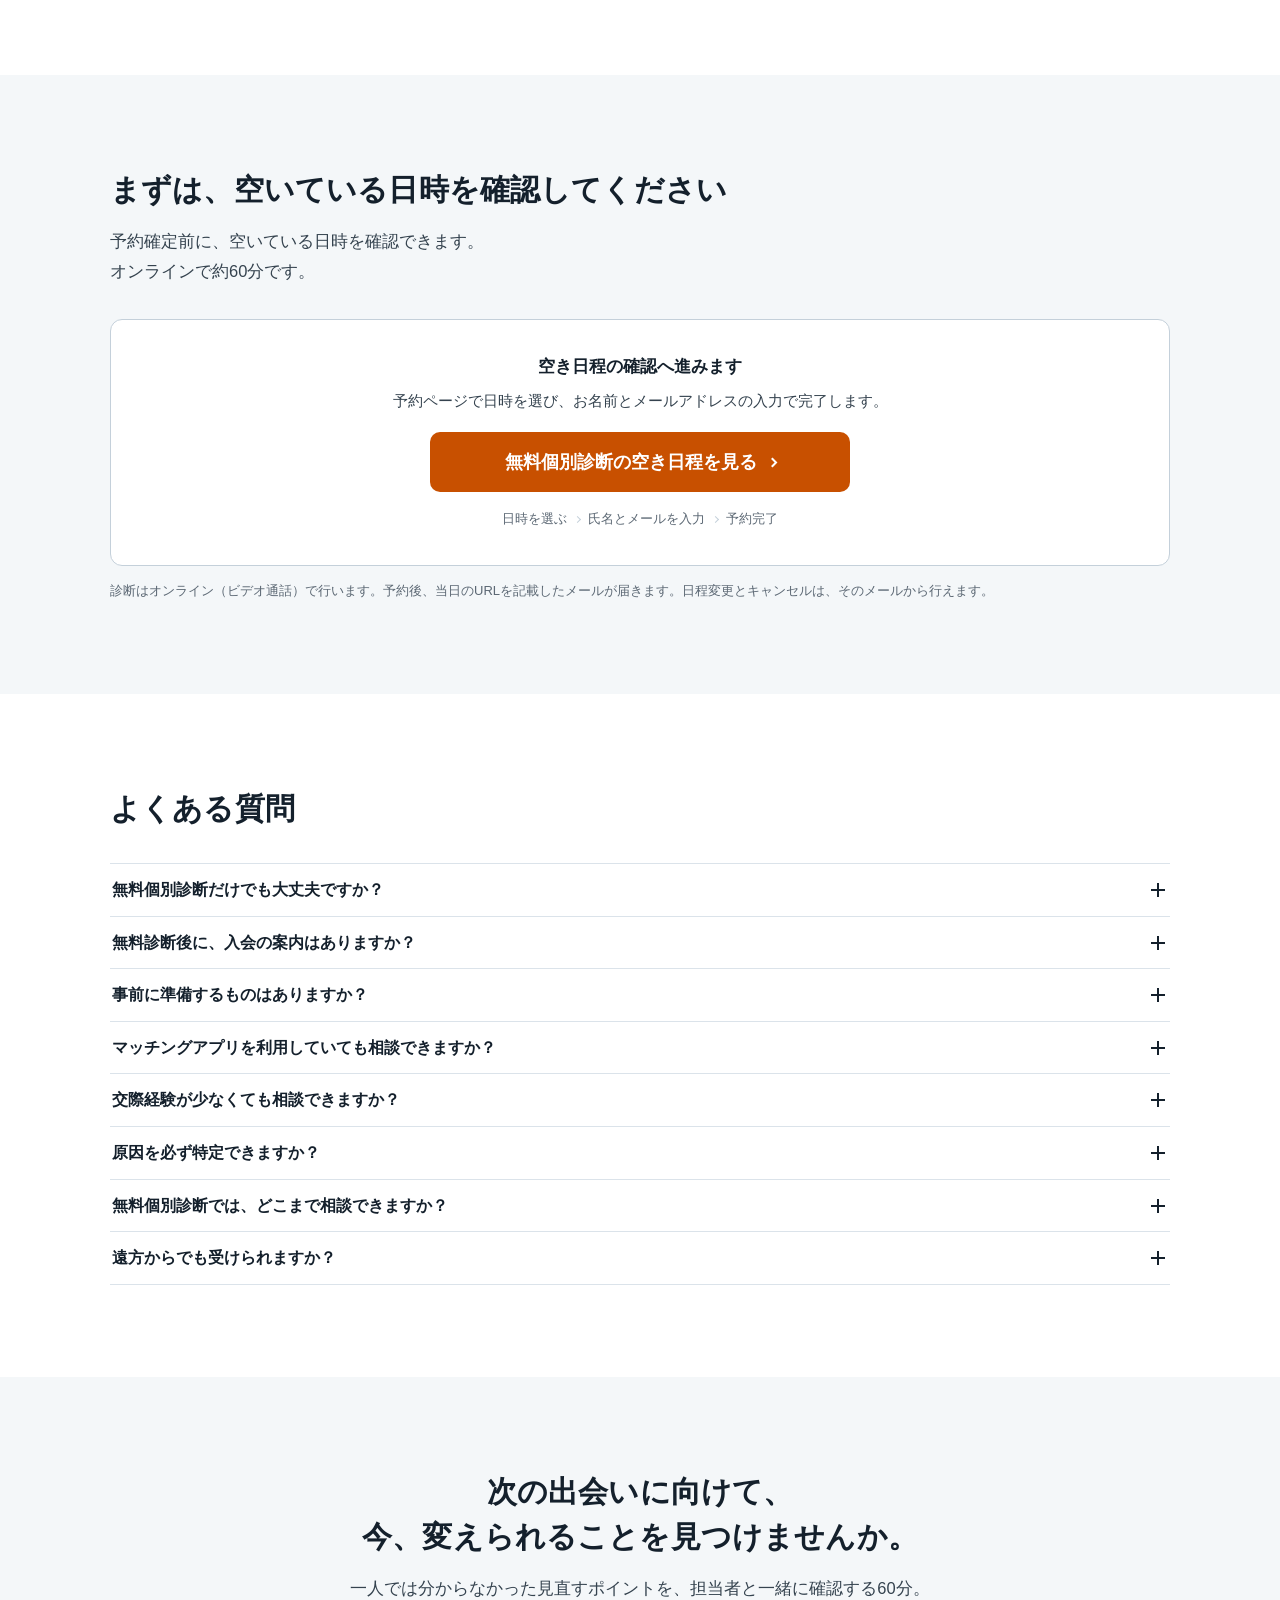
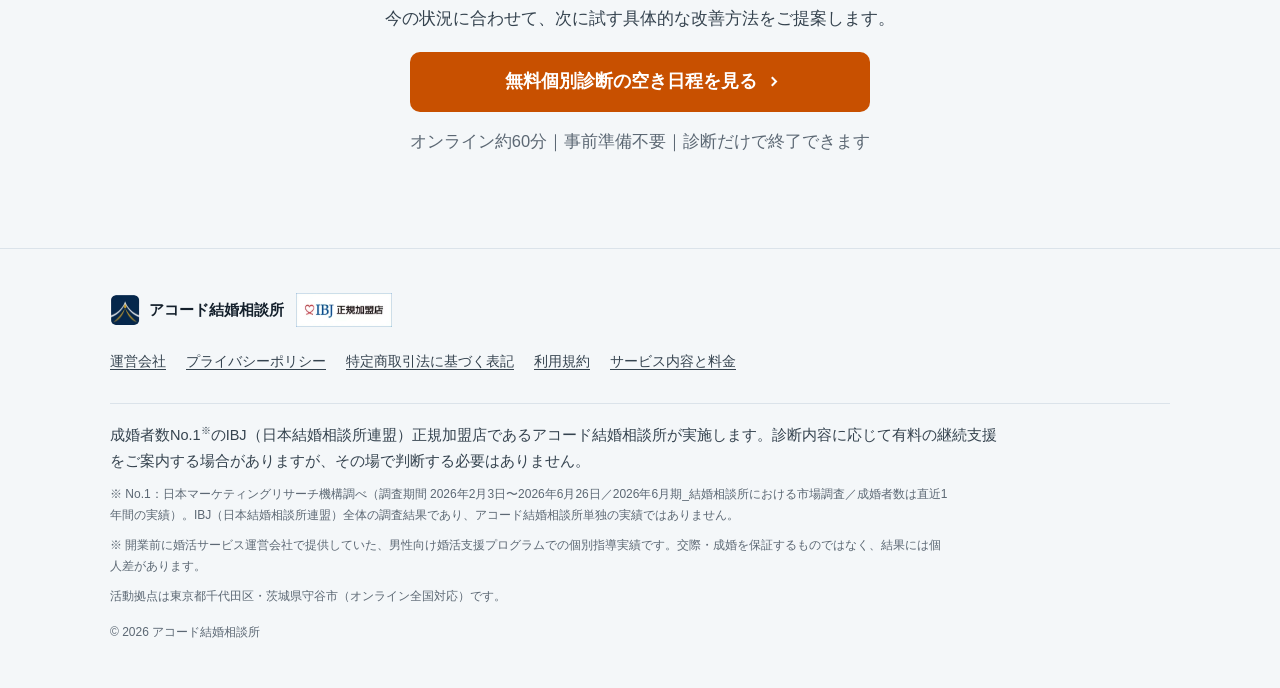
==== commit 7e68b1be: "Add files via upload" ====
--- a/index.html
+++ b/index.html
@@ -82,8 +82,7 @@
       </div>
 
       <ul class="trust">
-        <li><span class="fig">23</span><span>名の男性を個別指導</span></li>
-        <li><span>過去ご支援したうち</span><span class="fig">60</span><span>％以上が交際に進展</span></li>
+        <li class="trust__stat"><span>過去に個別指導を実施したうち、</span><span><span class="fig">60</span>％以上が</span><span>交際経験がない・少ない状態から</span><span>交際に進展</span></li>
         <li class="trust__ibj is-plain"><img src="assets/images/ibj.webp" width="88" height="31" alt="IBJ正規加盟店" decoding="async"></li>
       </ul>
     </div>
--- a/assets/css/style.css
+++ b/assets/css/style.css
@@ -214,6 +214,9 @@
 .trust .fig{font-size:17px;letter-spacing:.01em;font-variant-numeric:tabular-nums}
 @media (min-width:768px){ .trust .fig{font-size:19px} }
 .trust li.is-plain{padding:0;border:0;background:none}
+.trust__stat{width:100%;font-size:14px;line-height:1.65;padding:11px 14px}
+.trust__stat>span{display:inline-block}
+@media (min-width:768px){ .trust__stat{font-size:15px;padding:12px 16px} }
 .trust__ibj img{width:104px;height:37px;object-fit:contain}
 .trust__note{margin-top:9px}
 
